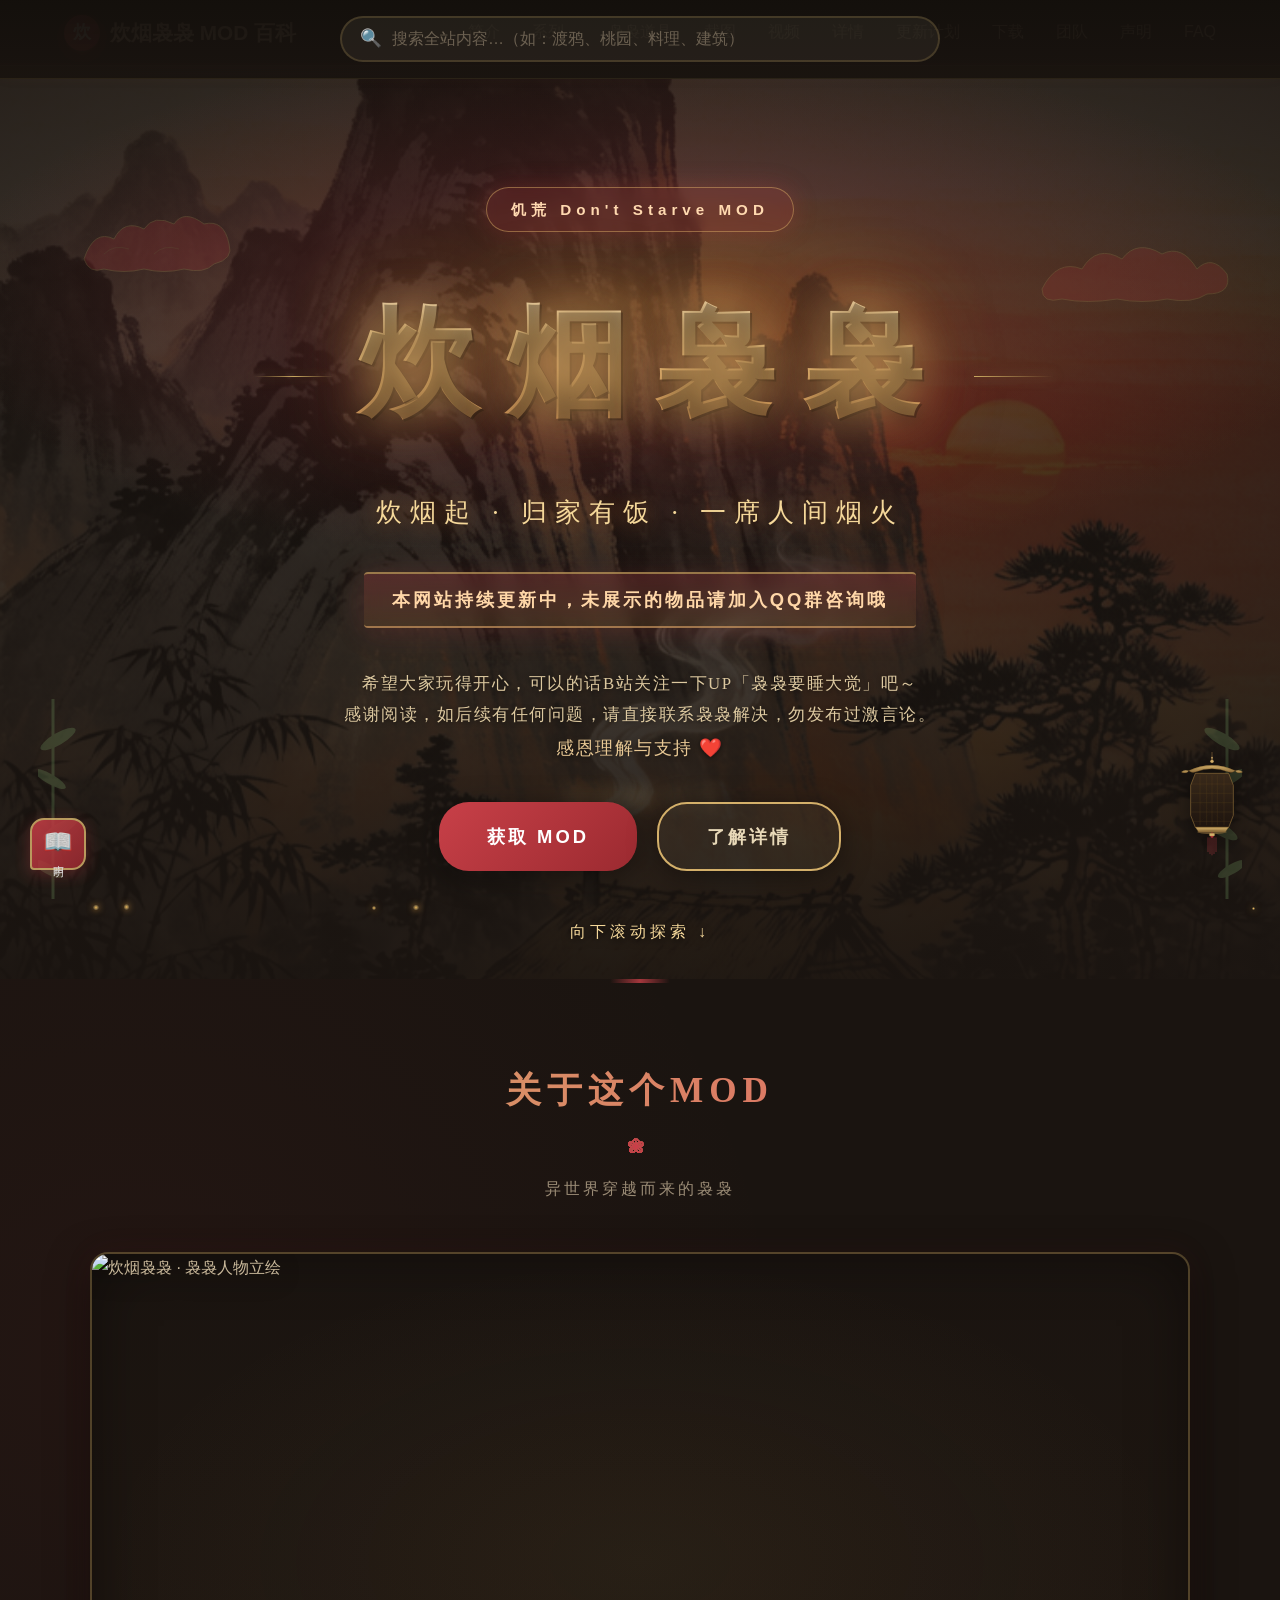
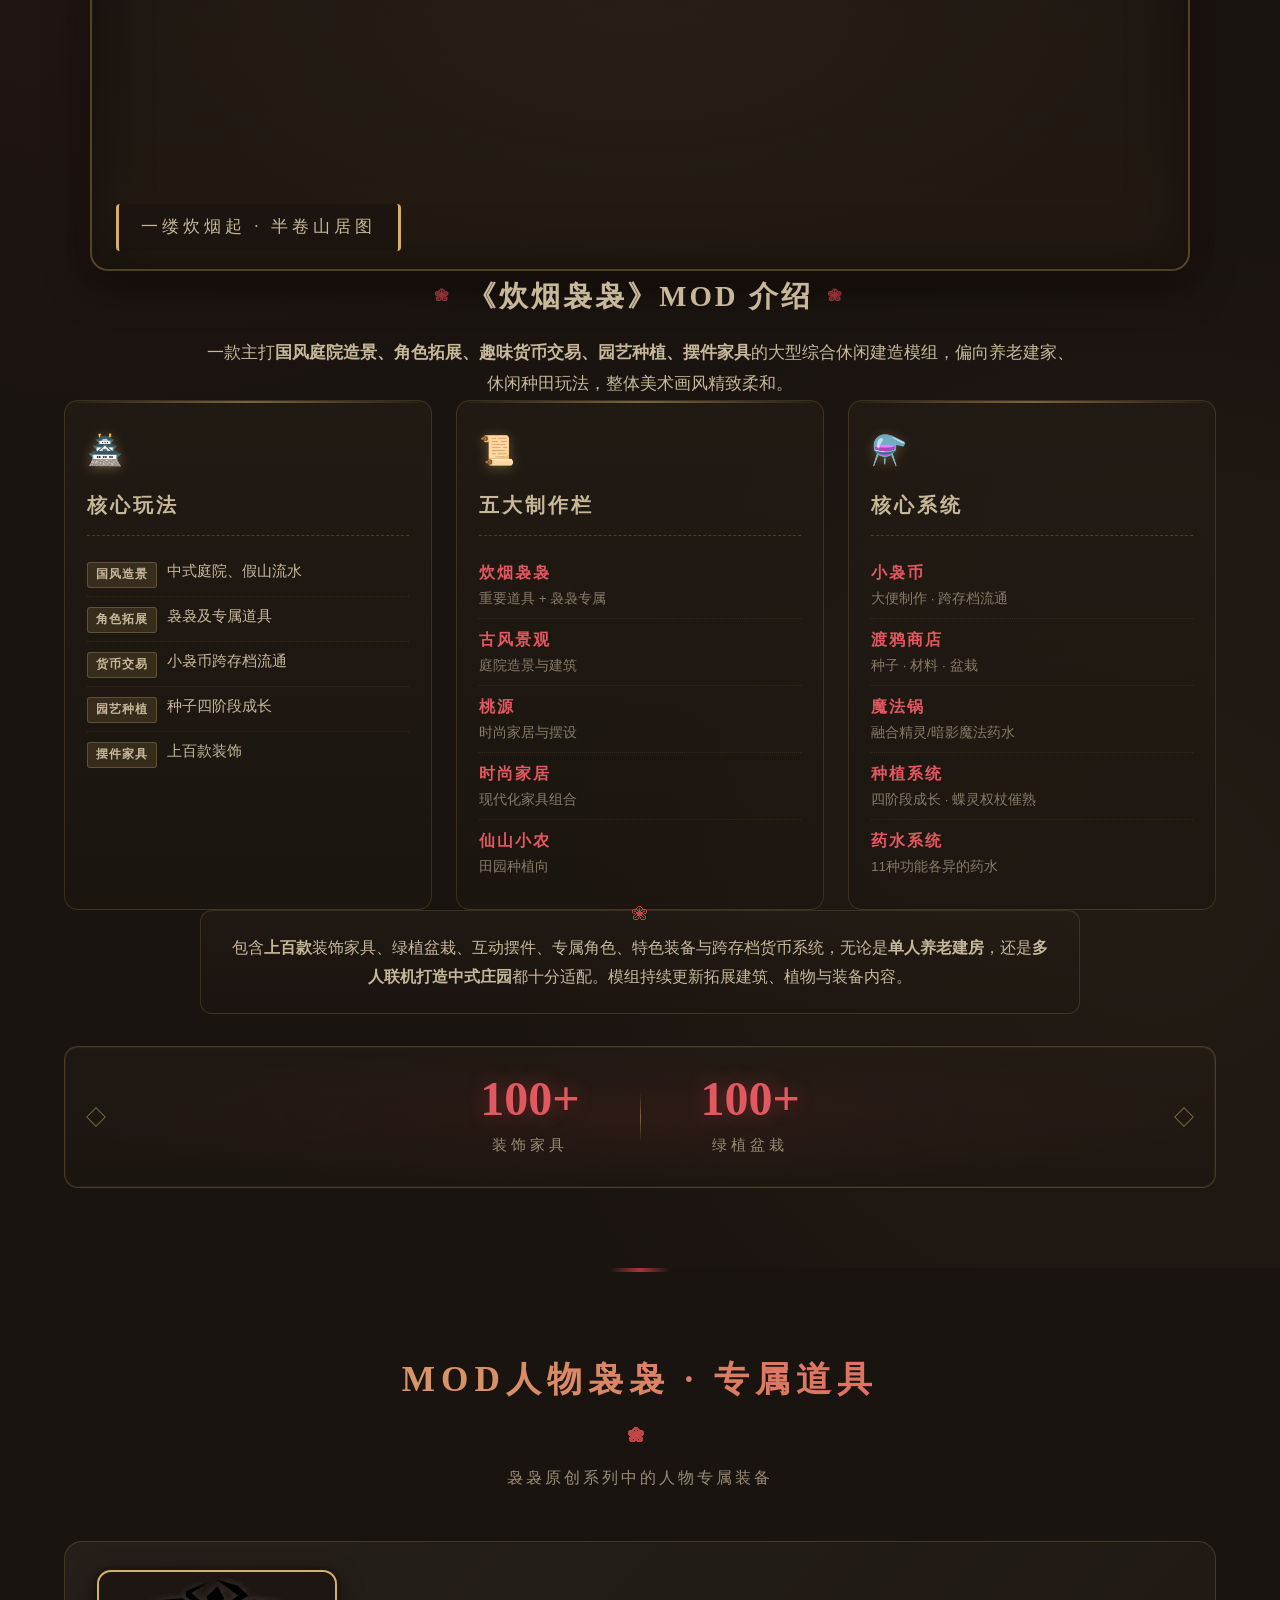
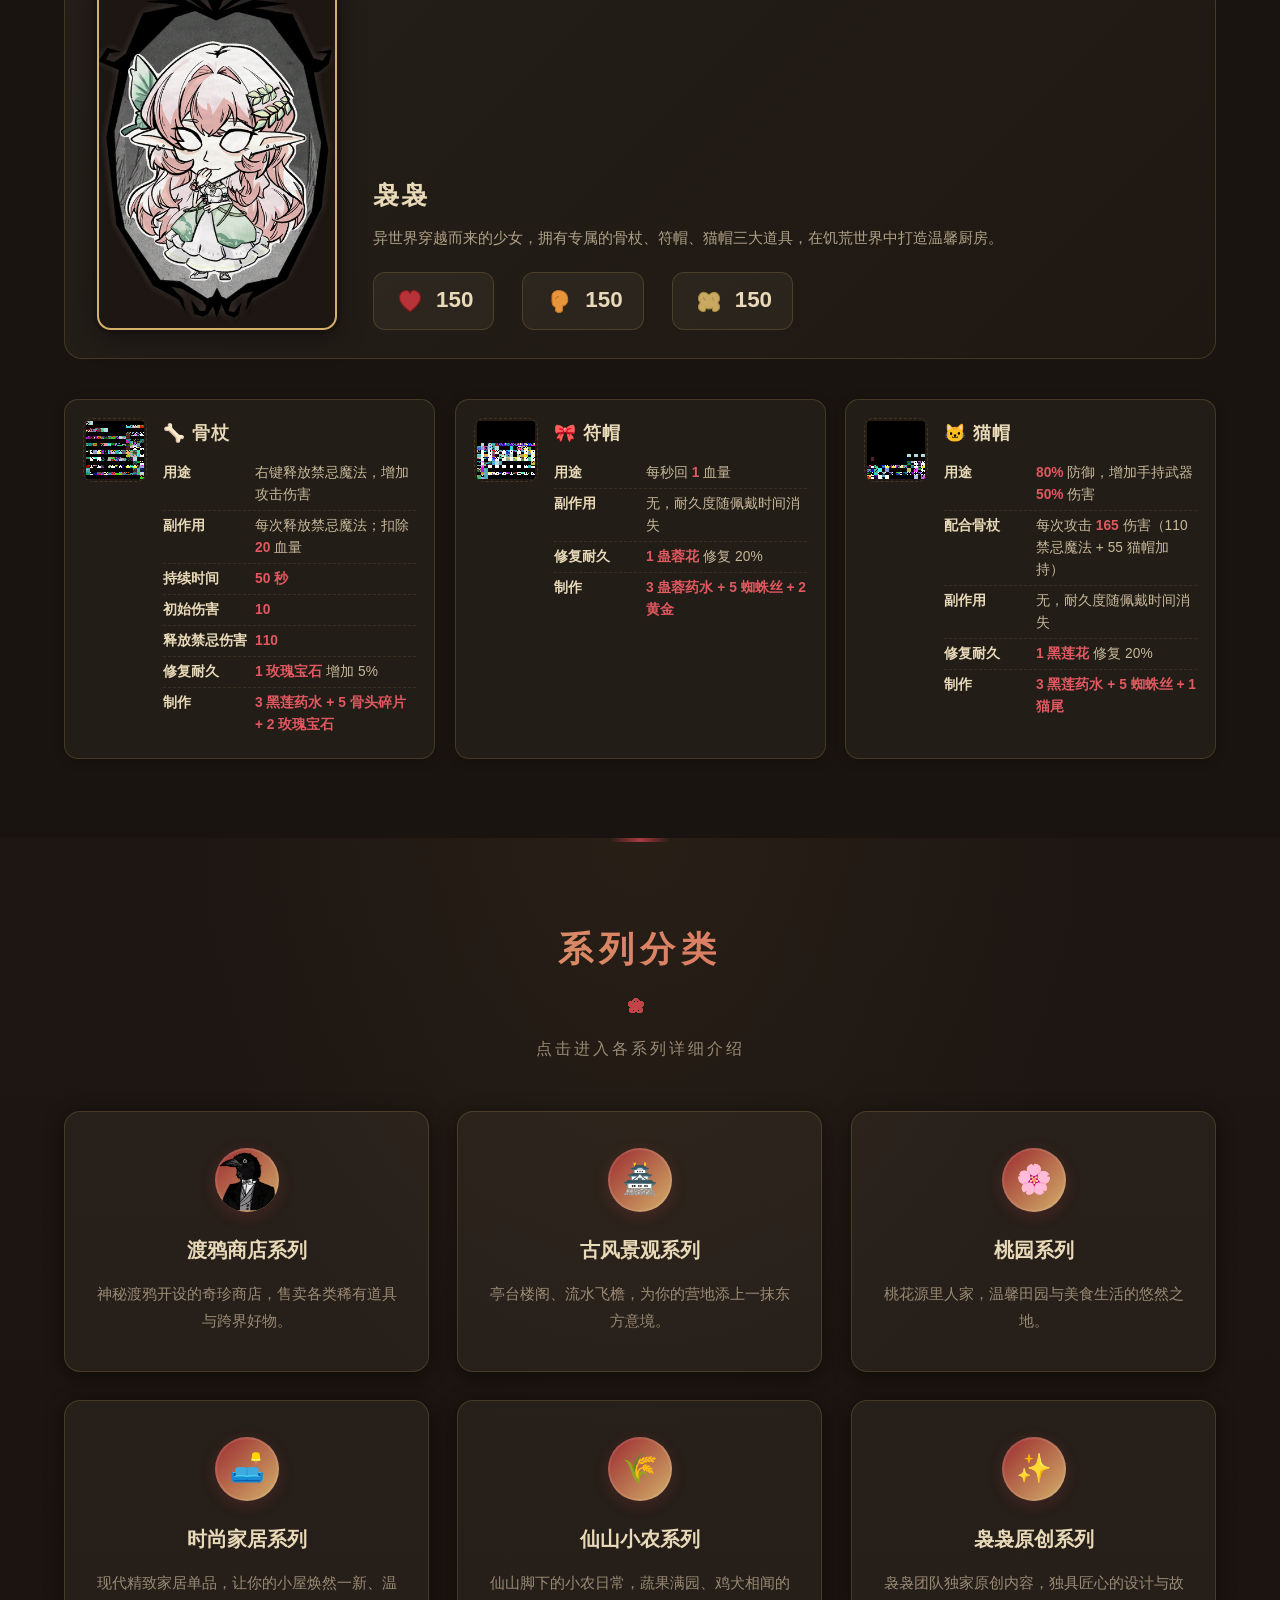
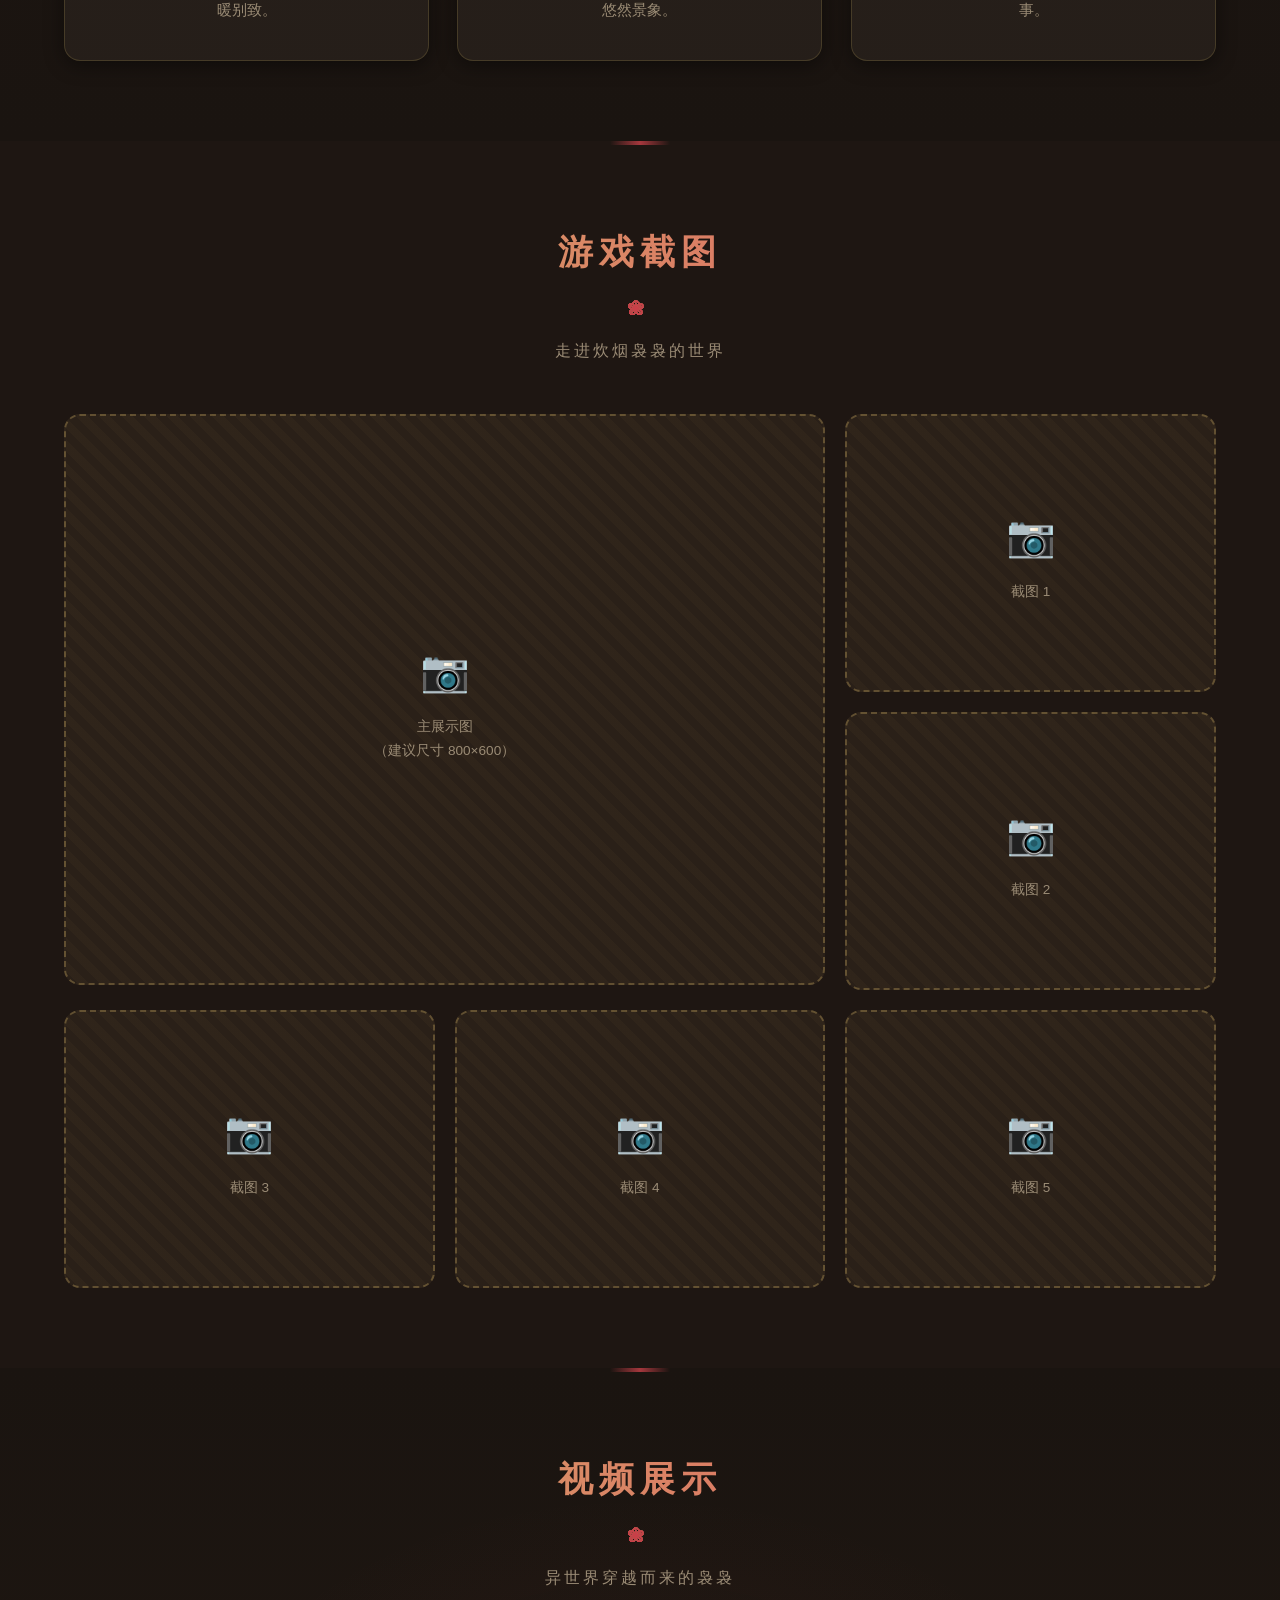
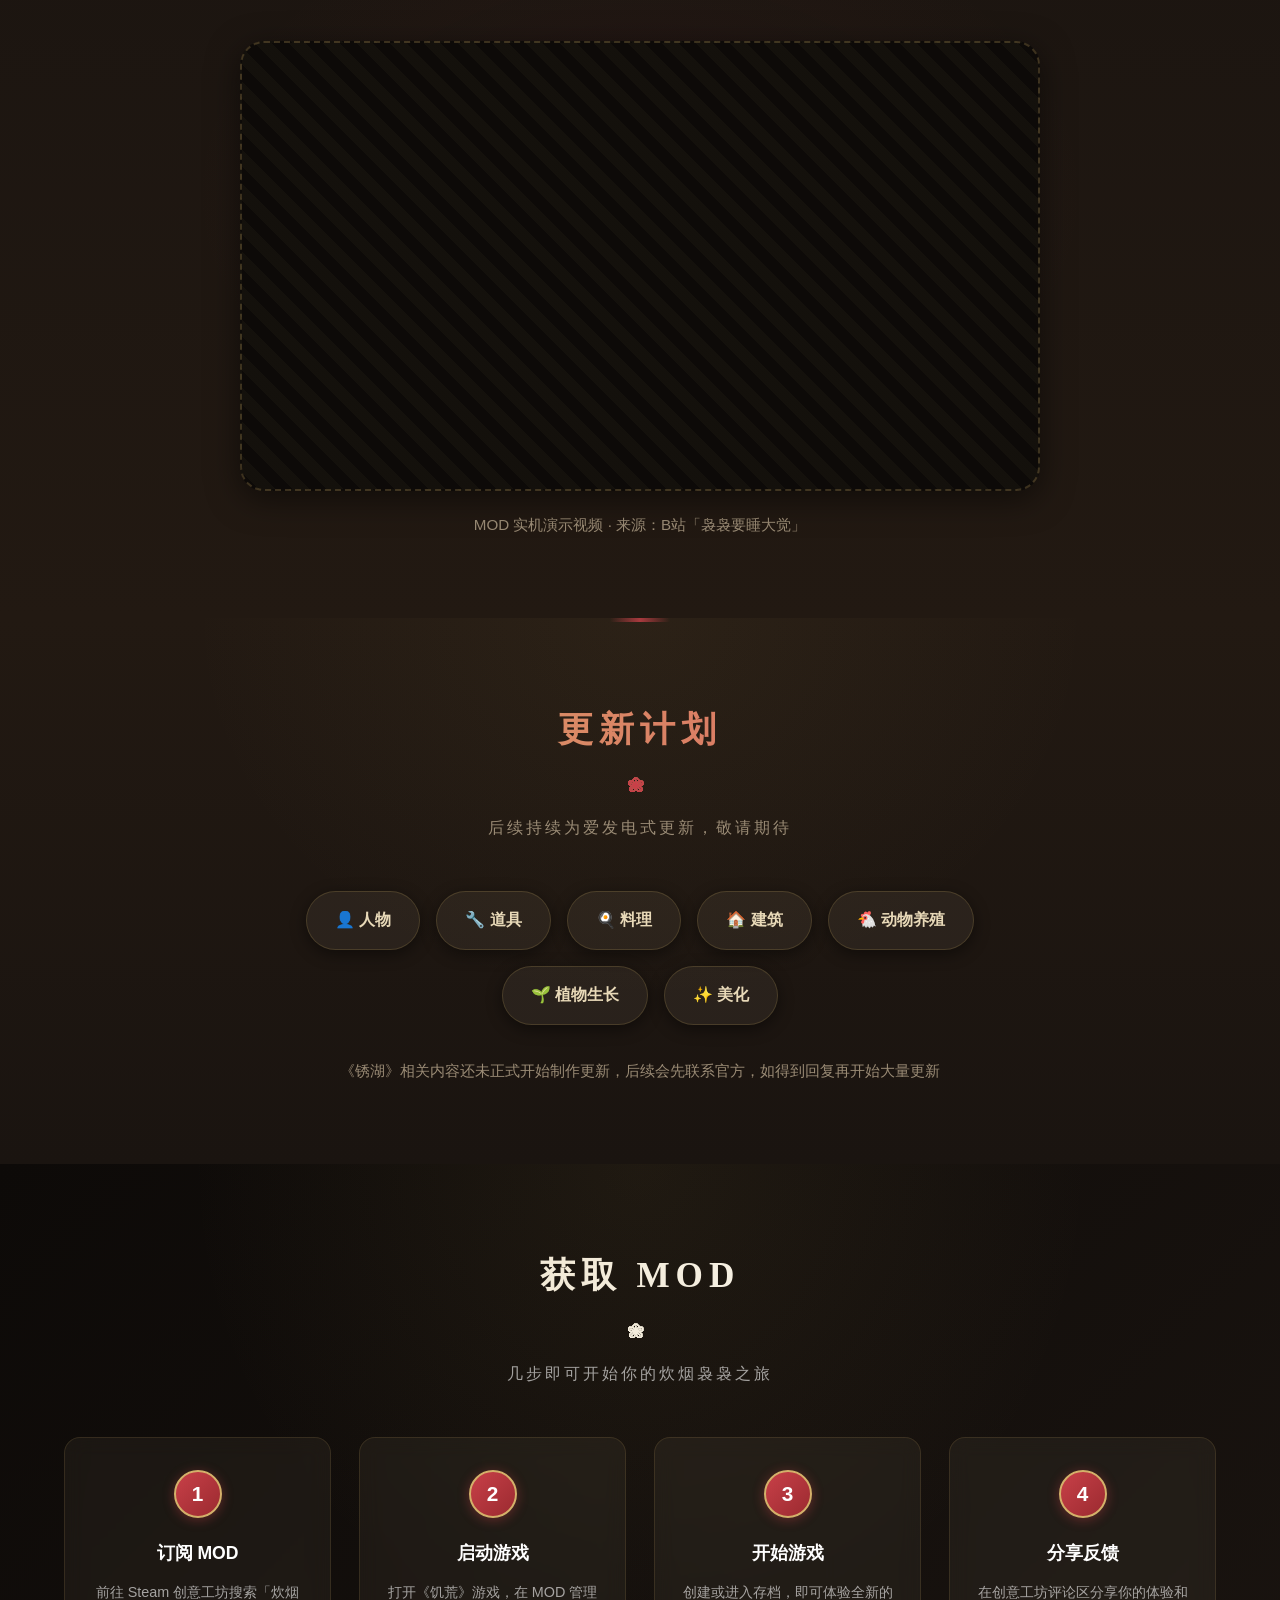
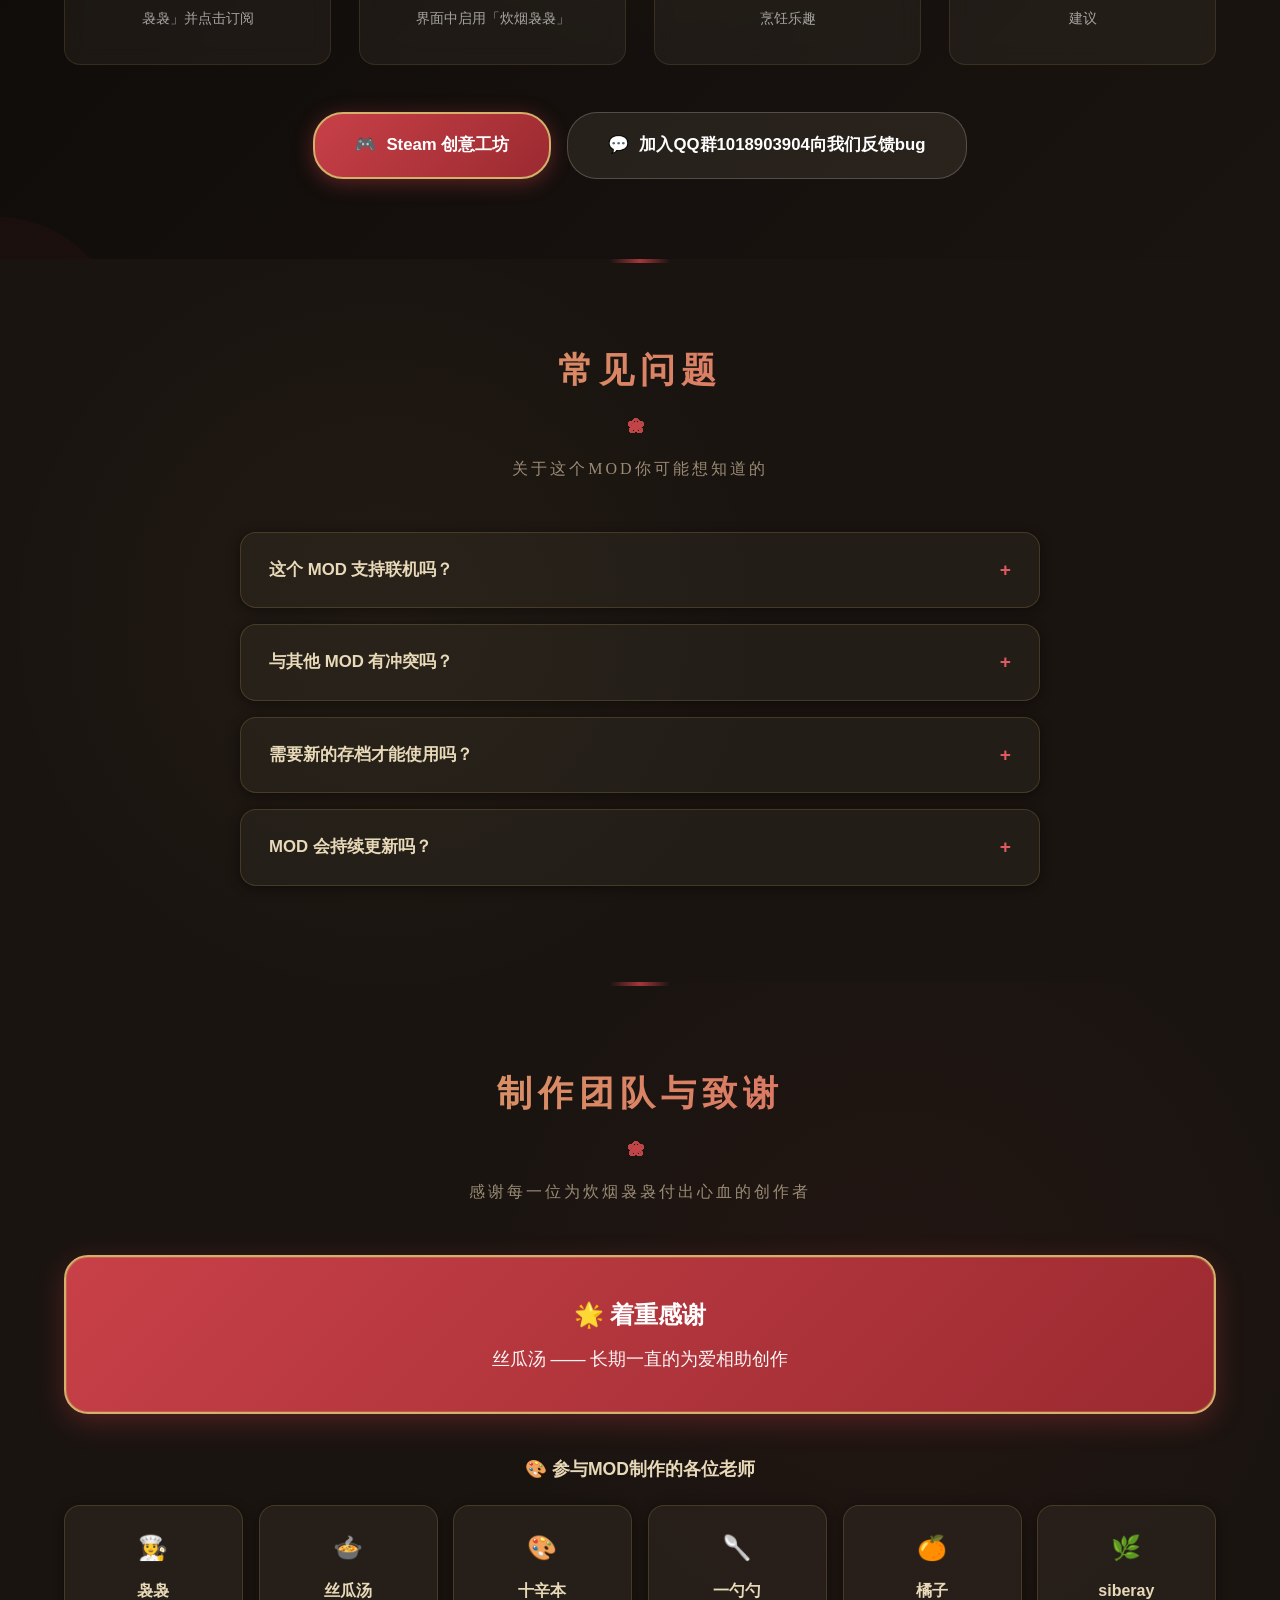
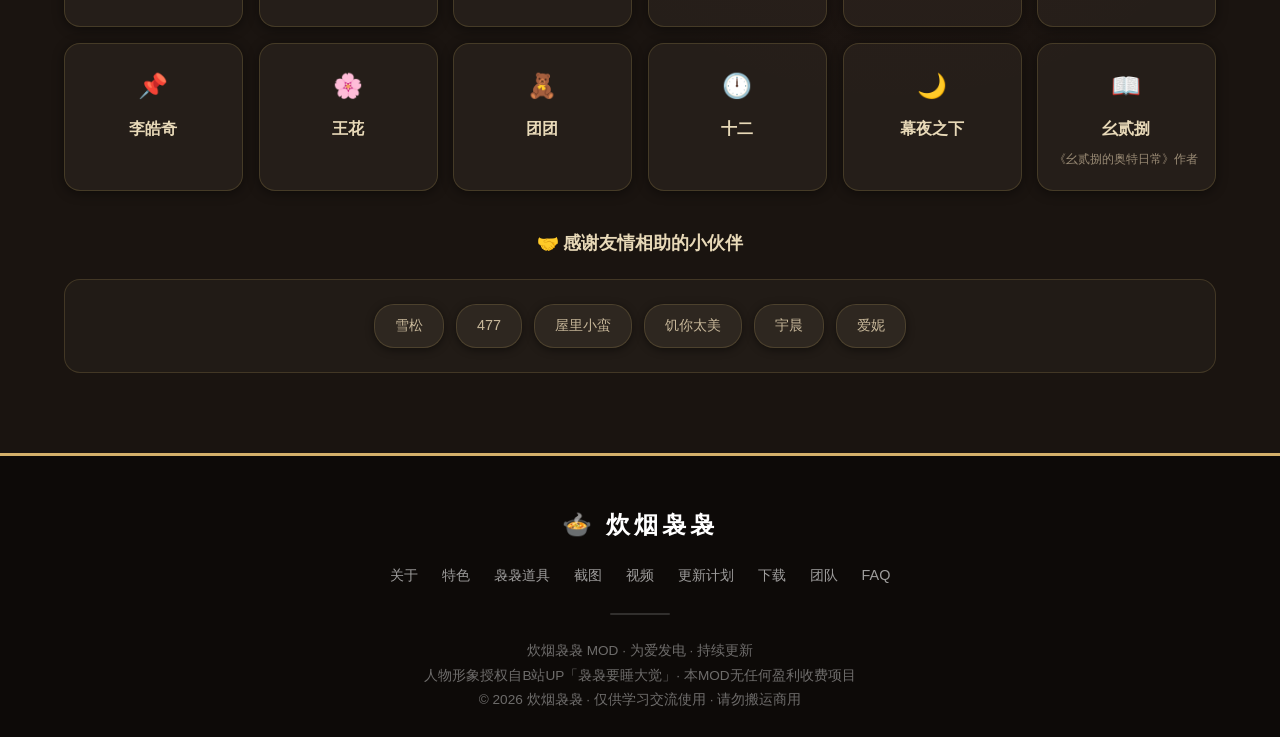
==== index.html @ ee92a2b7 "炊烟袅袅 MOD 百科 - 初始部署" ====
<!DOCTYPE html>
<html lang="zh-CN">
<head>
    <meta charset="UTF-8">
    <meta name="viewport" content="width=device-width, initial-scale=1.0">
    <title>炊烟袅袅 MOD 百科 | 饥荒</title>
    <meta name="description" content="炊烟袅袅 — 一款为《饥荒》打造的温馨田园美食MOD。炊烟升起，归家有饭。">
    <link rel="stylesheet" href="style.css?v=20260807_5">
</head>
<body>

    <!-- ==================== 导航栏 ==================== -->
    <!-- 【可修改】导航栏标题和链接可自行调整 -->
    <nav class="navbar" id="navbar">
        <div class="container">
            <a href="#hero" class="nav-logo">
                <span class="nav-logo-icon">炊</span>
                <span>炊烟袅袅 MOD 百科</span>
            </a>
            <ul class="nav-links" id="navLinks">
                <li><a href="#about">简介</a></li>
                <li class="nav-dropdown">
                    <a href="#features">系列 ▾</a>
                    <ul class="nav-dropdown-menu">
                        <li><a href="#features">▸ 系列总览</a></li>
                        <li><a href="series-duya.html">▸ 渡鸦商店</a></li>
                        <li><a href="series-gufeng.html">▸ 古风景观</a></li>
                        <li><a href="series-taoyuan.html">▸ 桃园系列</a></li>
                        <li><a href="series-shishang.html">▸ 时尚家居</a></li>
                        <li><a href="series-xianshan.html">▸ 仙山小农</a></li>
                        <li><a href="series-niaoniao.html">▸ 袅袅原创</a></li>
                    </ul>
                </li>
                <li><a href="#mod-character">袅袅道具</a></li>
                <li><a href="#gallery">截图</a></li>
                <li><a href="#video">视频</a></li>
                <li><a href="#details">详情</a></li>
                <li><a href="#roadmap">更新计划</a></li>
                <li><a href="#download">下载</a></li>
                <li><a href="#credits">团队</a></li>
                <li><a href="javascript:void(0)" onclick="openBookModal()">声明</a></li>
                <li><a href="#faq">FAQ</a></li>
            </ul>
            <button class="nav-toggle" id="navToggle">☰</button>
        </div>
    </nav>

    <!-- ==================== 搜索栏 ==================== -->
    <div class="search-bar-wrapper" id="searchBarWrapper">
        <div class="search-bar">
            <div class="search-input-wrapper">
                <span class="search-icon">🔍</span>
                <input type="text" class="search-input" id="searchInput" placeholder="搜索全站内容…（如：渡鸦、桃园、料理、建筑）" autocomplete="off">
                <button class="search-clear" id="searchClear" onclick="clearSearch()">✕</button>
            </div>
            <div class="search-results" id="searchResults"></div>
        </div>
    </div>

    <!-- ==================== Hero 英雄区 ==================== -->
    <!-- 【可修改】MOD名称、标语、徽标均可替换 -->
    <section class="hero" id="hero">
        <!-- 全屏背景图 -->
        <div class="hero-bg" style="background-image: url('assets/hero_guofeng.png');"></div>
        <!-- 暗化蒙版（让文字清晰） -->
        <div class="hero-overlay"></div>
        <!-- 顶部暖色光晕（夕阳感） -->
        <div class="hero-glow"></div>
        <!-- 顶部烟雾 -->
        <div class="hero-smoke">
            <span></span><span></span><span></span><span></span><span></span><span></span><span></span>
        </div>

        <!-- 装饰祥云（左上） -->
        <svg class="auspicious-cloud cloud-tl" width="180" height="90" viewBox="0 0 180 90" style="position:absolute;top:120px;left:5%;opacity:0.20;">
            <path d="M20,60 Q30,30 50,40 Q60,20 80,30 Q90,15 110,25 Q120,10 140,25 Q160,20 165,45 Q170,60 150,65 Q140,75 120,70 Q100,75 80,70 Q60,75 40,70 Q25,75 20,60 Z" fill="#B73239" stroke="#C9A961" stroke-width="1"/>
            <path d="M40,55 Q50,45 65,50" stroke="#C9A961" stroke-width="0.5" fill="none"/>
            <path d="M90,55 Q100,45 115,50" stroke="#C9A961" stroke-width="0.5" fill="none"/>
        </svg>

        <!-- 装饰祥云（右上） -->
        <svg class="auspicious-cloud cloud-tr" width="220" height="100" viewBox="0 0 220 100" style="position:absolute;top:140px;right:3%;opacity:0.18;">
            <path d="M20,70 Q35,40 60,50 Q75,25 100,40 Q115,20 140,35 Q160,25 175,50 Q190,35 205,55 Q210,75 185,75 Q170,85 145,80 Q120,85 95,80 Q65,85 40,80 Q20,85 20,70 Z" fill="#B73239" stroke="#C9A961" stroke-width="1"/>
        </svg>

        <!-- 装饰竹叶（左下） -->
        <svg class="bamboo" width="60" height="200" viewBox="0 0 60 200" style="position:absolute;bottom:80px;left:3%;opacity:0.30;">
            <line x1="15" y1="0" x2="15" y2="200" stroke="#6B8E5A" stroke-width="3"/>
            <ellipse cx="20" cy="40" rx="20" ry="6" fill="#6B8E5A" transform="rotate(-30 20 40)"/>
            <ellipse cx="12" cy="80" rx="18" ry="5" fill="#6B8E5A" transform="rotate(30 12 80)"/>
            <ellipse cx="22" cy="130" rx="20" ry="6" fill="#6B8E5A" transform="rotate(-30 22 130)"/>
            <ellipse cx="10" cy="170" rx="16" ry="5" fill="#6B8E5A" transform="rotate(30 10 170)"/>
        </svg>

        <!-- 装饰竹叶（右下） -->
        <svg class="bamboo" width="60" height="200" viewBox="0 0 60 200" style="position:absolute;bottom:80px;right:3%;opacity:0.30;">
            <line x1="45" y1="0" x2="45" y2="200" stroke="#6B8E5A" stroke-width="3"/>
            <ellipse cx="40" cy="40" rx="20" ry="6" fill="#6B8E5A" transform="rotate(30 40 40)"/>
            <ellipse cx="48" cy="80" rx="18" ry="5" fill="#6B8E5A" transform="rotate(-30 48 80)"/>
            <ellipse cx="38" cy="130" rx="20" ry="6" fill="#6B8E5A" transform="rotate(30 38 130)"/>
            <ellipse cx="50" cy="170" rx="16" ry="5" fill="#6B8E5A" transform="rotate(-30 50 170)"/>
        </svg>

        <div class="hero-content">
            <span class="hero-badge">饥荒 Don't Starve MOD</span>
            <h1 class="hero-title" data-text="炊烟袅袅">炊烟袅袅</h1>
            <div class="hero-subtitle">炊烟起 · 归家有饭 · 一席人间烟火</div>
            <p class="hero-notice">本网站持续更新中，未展示的物品请加入QQ群咨询哦</p>
            <div class="hero-greeting">
                <p>希望大家玩得开心，可以的话B站关注一下UP「袅袅要睡大觉」吧～</p>
                <p>感谢阅读，如后续有任何问题，请直接联系袅袅解决，勿发布过激言论。</p>
                <p class="hero-thanks">感恩理解与支持 ❤️</p>
            </div>
            <div class="hero-buttons">
                <a href="#download" class="btn btn-primary">获取 MOD</a>
                <a href="#about" class="btn btn-outline">了解详情</a>
            </div>
        </div>

        <div class="scroll-hint">向下滚动探索 ↓</div>
    </section>

    <!-- ==================== 关于/简介区 ==================== -->
    <section class="section about" id="about">
        <div class="container">
            <h2 class="section-title">关于这个MOD</h2>
            <p class="section-subtitle">异世界穿越而来的袅袅</p>

            <!-- 顶部横幅主图 -->
            <div class="about-banner fade-in">
                <img src="assets/图片高清放大.png" alt="炊烟袅袅 · 袅袅人物立绘">
                <div class="about-banner-caption">一缕炊烟起 · 半卷山居图</div>
            </div>

            <!-- 引言段：位于横幅下方居中 -->
            <div class="about-intro fade-in">
                <h3>《炊烟袅袅》MOD 介绍</h3>
                <p>一款主打<strong>国风庭院造景、角色拓展、趣味货币交易、园艺种植、摆件家具</strong>的大型综合休闲建造模组，偏向养老建家、休闲种田玩法，整体美术画风精致柔和。</p>
            </div>

            <!-- 三大模块卡片（核心玩法 / 制作栏 / 核心系统） -->
            <div class="about-cards">

                <!-- 卡片 1：核心玩法 -->
                <div class="about-card fade-in">
                    <div class="about-card-icon">🏯</div>
                    <h4>核心玩法</h4>
                    <ul class="about-card-list">
                        <li><span class="tag">国风造景</span>中式庭院、假山流水</li>
                        <li><span class="tag">角色拓展</span>袅袅及专属道具</li>
                        <li><span class="tag">货币交易</span>小袅币跨存档流通</li>
                        <li><span class="tag">园艺种植</span>种子四阶段成长</li>
                        <li><span class="tag">摆件家具</span>上百款装饰</li>
                    </ul>
                </div>

                <!-- 卡片 2：五个制作栏 -->
                <div class="about-card fade-in">
                    <div class="about-card-icon">📜</div>
                    <h4>五大制作栏</h4>
                    <ul class="about-card-list make-list">
                        <li><strong>炊烟袅袅</strong><span>重要道具 + 袅袅专属</span></li>
                        <li><strong>古风景观</strong><span>庭院造景与建筑</span></li>
                        <li><strong>桃源</strong><span>时尚家居与摆设</span></li>
                        <li><strong>时尚家居</strong><span>现代化家具组合</span></li>
                        <li><strong>仙山小农</strong><span>田园种植向</span></li>
                    </ul>
                </div>

                <!-- 卡片 3：核心系统 -->
                <div class="about-card fade-in">
                    <div class="about-card-icon">⚗️</div>
                    <h4>核心系统</h4>
                    <ul class="about-card-list system-list">
                        <li><strong>小袅币</strong><span>大便制作 · 跨存档流通</span></li>
                        <li><strong>渡鸦商店</strong><span>种子 · 材料 · 盆栽</span></li>
                        <li><strong>魔法锅</strong><span>融合精灵/暗影魔法药水</span></li>
                        <li><strong>种植系统</strong><span>四阶段成长 · 蝶灵权杖催熟</span></li>
                        <li><strong>药水系统</strong><span>11种功能各异的药水</span></li>
                    </ul>
                </div>
            </div>

            <!-- 尾部包裹段：适用场景 -->
            <div class="about-extra fade-in">
                <p>包含<strong>上百款</strong>装饰家具、绿植盆栽、互动摆件、专属角色、特色装备与跨存档货币系统，无论是<strong>单人养老建房</strong>，还是<strong>多人联机打造中式庄园</strong>都十分适配。模组持续更新拓展建筑、植物与装备内容。</p>
            </div>

            <!-- 底部统计数据条幅 -->
            <div class="about-stats-banner fade-in">
                <div class="about-stat">
                    <div class="stat-number">100<span class="stat-plus">+</span></div>
                    <div class="stat-label">装饰家具</div>
                </div>
                <div class="stats-divider"></div>
                <div class="about-stat">
                    <div class="stat-number">100<span class="stat-plus">+</span></div>
                    <div class="stat-label">绿植盆栽</div>
                </div>
            </div>
        </div>
    </section>

    <!-- ==================== MOD人物袅袅专属道具区 ==================== -->
    <section class="section mod-character" id="mod-character">
        <div class="container">
            <h2 class="section-title">MOD人物袅袅 · 专属道具</h2>
            <p class="section-subtitle">袅袅原创系列中的人物专属装备</p>

            <!-- 人物立绘 + 三维属性 -->
            <div class="char-showcase">
                <div class="char-portrait">
                    <img src="assets/niaoniao_portrait.png" alt="袅袅立绘" class="char-portrait-img">
                </div>
                <div class="char-info">
                    <h3>袅袅</h3>
                    <p>异世界穿越而来的少女，拥有专属的骨杖、符帽、猫帽三大道具，在饥荒世界中打造温馨厨房。</p>
                    <div class="char-stats">
                        <div class="char-stat-item">
                            <span class="char-stat-icon">
                                <svg viewBox="0 0 32 32" xmlns="http://www.w3.org/2000/svg">
                                    <path d="M16 28 C16 28 4 20 4 12 C4 7 8 4 12 4 C14 4 16 6 16 8 C16 6 18 4 20 4 C24 4 28 7 28 12 C28 20 16 28 16 28 Z" fill="#B73239" stroke="#8B1A1F" stroke-width="1.2"/>
                                </svg>
                            </span>
                            <span class="char-stat-value">150</span>
                        </div>
                        <div class="char-stat-item">
                            <span class="char-stat-icon">
                                <svg viewBox="0 0 32 32" xmlns="http://www.w3.org/2000/svg">
                                    <path d="M8 10 C8 6 12 4 16 4 C22 4 26 8 26 14 C26 18 24 21 20 22 L20 26 C20 28 18 29 16 29 C14 29 12 28 12 26 L12 23 C9 22 8 19 8 16 Z" fill="#E8943A" stroke="#C77A2A" stroke-width="1.2"/>
                                    <path d="M12 14 C12 12 14 11 16 11" stroke="#A85D1A" stroke-width="0.8" fill="none"/>
                                </svg>
                            </span>
                            <span class="char-stat-value">150</span>
                        </div>
                        <div class="char-stat-item">
                            <span class="char-stat-icon">
                                <svg viewBox="0 0 32 32" xmlns="http://www.w3.org/2000/svg">
                                    <path d="M10 6 C7 6 4 9 4 13 C4 15 5 17 6 18 C5 19 4 21 4 23 C4 26 7 28 10 28 C11 28 12 27 12 26 L12 24 C14 25 18 25 20 24 L20 26 C20 27 21 28 22 28 C25 28 28 26 28 23 C28 21 27 19 26 18 C27 17 28 15 28 13 C28 9 25 6 22 6 C20 6 18 7 16 9 C14 7 12 6 10 6 Z" fill="#C9A961" stroke="#A88A3E" stroke-width="1.2"/>
                                    <path d="M10 12 C10 14 11 15 12 15" stroke="#8B7230" stroke-width="0.8" fill="none"/>
                                    <path d="M20 12 C20 14 21 15 22 15" stroke="#8B7230" stroke-width="0.8" fill="none"/>
                                </svg>
                            </span>
                            <span class="char-stat-value">150</span>
                        </div>
                    </div>
                </div>
            </div>

            <div class="item-grid">

                <!-- 骨杖 -->
                <div class="item-card-small">
                    <div class="item-icon-64">
                        <img src="assets/niao_eq_staff_bone.png" alt="骨杖">
                    </div>
                    <div class="item-stats">
                        <h4 class="item-name" style="margin-bottom:8px;">🦴 骨杖</h4>
                        <div class="item-stat-row"><span class="item-stat-key">用途</span><span class="item-stat-val">右键释放禁忌魔法，增加攻击伤害</span></div>
                        <div class="item-stat-row"><span class="item-stat-key">副作用</span><span class="item-stat-val">每次释放禁忌魔法；扣除 <strong>20</strong> 血量</span></div>
                        <div class="item-stat-row"><span class="item-stat-key">持续时间</span><span class="item-stat-val"><strong>50 秒</strong></span></div>
                        <div class="item-stat-row"><span class="item-stat-key">初始伤害</span><span class="item-stat-val"><strong>10</strong></span></div>
                        <div class="item-stat-row"><span class="item-stat-key">释放禁忌伤害</span><span class="item-stat-val"><strong>110</strong></span></div>
                        <div class="item-stat-row"><span class="item-stat-key">修复耐久</span><span class="item-stat-val"><strong>1 玫瑰宝石</strong> 增加 5%</span></div>
                        <div class="item-stat-row"><span class="item-stat-key">制作</span><span class="item-stat-val"><strong>3 黑莲药水 + 5 骨头碎片 + 2 玫瑰宝石</strong></span></div>
                    </div>
                </div>

                <!-- 符帽 -->
                <div class="item-card-small">
                    <div class="item-icon-64">
                        <img src="assets/niao_eq_hat_talisman.png" alt="符帽">
                    </div>
                    <div class="item-stats">
                        <h4 class="item-name" style="margin-bottom:8px;">🎀 符帽</h4>
                        <div class="item-stat-row"><span class="item-stat-key">用途</span><span class="item-stat-val">每秒回 <strong>1</strong> 血量</span></div>
                        <div class="item-stat-row"><span class="item-stat-key">副作用</span><span class="item-stat-val">无，耐久度随佩戴时间消失</span></div>
                        <div class="item-stat-row"><span class="item-stat-key">修复耐久</span><span class="item-stat-val"><strong>1 蛊蓉花</strong> 修复 20%</span></div>
                        <div class="item-stat-row"><span class="item-stat-key">制作</span><span class="item-stat-val"><strong>3 蛊蓉药水 + 5 蜘蛛丝 + 2 黄金</strong></span></div>
                    </div>
                </div>

                <!-- 猫帽 -->
                <div class="item-card-small">
                    <div class="item-icon-64">
                        <img src="assets/niao_eq_hat_kitty.png" alt="猫帽">
                    </div>
                    <div class="item-stats">
                        <h4 class="item-name" style="margin-bottom:8px;">🐱 猫帽</h4>
                        <div class="item-stat-row"><span class="item-stat-key">用途</span><span class="item-stat-val"><strong>80%</strong> 防御，增加手持武器 <strong>50%</strong> 伤害</span></div>
                        <div class="item-stat-row"><span class="item-stat-key">配合骨杖</span><span class="item-stat-val">每次攻击 <strong>165</strong> 伤害（110 禁忌魔法 + 55 猫帽加持）</span></div>
                        <div class="item-stat-row"><span class="item-stat-key">副作用</span><span class="item-stat-val">无，耐久度随佩戴时间消失</span></div>
                        <div class="item-stat-row"><span class="item-stat-key">修复耐久</span><span class="item-stat-val"><strong>1 黑莲花</strong> 修复 20%</span></div>
                        <div class="item-stat-row"><span class="item-stat-key">制作</span><span class="item-stat-val"><strong>3 黑莲药水 + 5 蜘蛛丝 + 1 猫尾</strong></span></div>
                    </div>
                </div>

            </div>
        </div>
    </section>

    <!-- ==================== 系列分类区 ==================== -->
    <!-- 【可修改】系列卡片点击会跳转至下方对应系列详情区 -->
    <section class="section features" id="features">
        <div class="container">
            <h2 class="section-title">系列分类</h2>
            <p class="section-subtitle">点击进入各系列详细介绍</p>
            <div class="features-grid">
                <!-- 系列卡片 1：渡鸦商店 -->
                <a href="series-duya.html" class="series-card fade-in">
                    <div class="feature-icon feature-icon-img"><img src="assets/duya_shop_icon.png" alt="渡鸦商店"></div>
                    <h3>渡鸦商店系列</h3>
                    <p>神秘渡鸦开设的奇珍商店，售卖各类稀有道具与跨界好物。</p>
                </a>
                <!-- 系列卡片 2：古风景观 -->
                <a href="series-gufeng.html" class="series-card fade-in">
                    <div class="feature-icon">🏯</div>
                    <h3>古风景观系列</h3>
                    <p>亭台楼阁、流水飞檐，为你的营地添上一抹东方意境。</p>
                </a>
                <!-- 系列卡片 3：桃园 -->
                <a href="series-taoyuan.html" class="series-card fade-in">
                    <div class="feature-icon">🌸</div>
                    <h3>桃园系列</h3>
                    <p>桃花源里人家，温馨田园与美食生活的悠然之地。</p>
                </a>
                <!-- 系列卡片 4：时尚家居 -->
                <a href="series-shishang.html" class="series-card fade-in">
                    <div class="feature-icon">🛋️</div>
                    <h3>时尚家居系列</h3>
                    <p>现代精致家居单品，让你的小屋焕然一新、温暖别致。</p>
                </a>
                <!-- 系列卡片 5：仙山小农 -->
                <a href="series-xianshan.html" class="series-card fade-in">
                    <div class="feature-icon">🌾</div>
                    <h3>仙山小农系列</h3>
                    <p>仙山脚下的小农日常，蔬果满园、鸡犬相闻的悠然景象。</p>
                </a>
                <!-- 系列卡片 6：袅袅原创 -->
                <a href="series-niaoniao.html" class="series-card fade-in">
                    <div class="feature-icon">✨</div>
                    <h3>袅袅原创系列</h3>
                    <p>袅袅团队独家原创内容，独具匠心的设计与故事。</p>
                </a>
            </div>
        </div>
    </section>

    <!-- ==================== 图片展示区 ==================== -->
    <!-- 【可修改】每个占位框均可替换为实际游戏截图 -->
    <section class="section gallery" id="gallery">
        <div class="container">
            <h2 class="section-title">游戏截图</h2>
            <p class="section-subtitle">走进炊烟袅袅的世界</p>
            <div class="gallery-grid">
                <!-- 大图占位 -->
                <!-- 【图片占位】替换方法：删除占位内容，添加 <img src="图片路径" style="width:100%;height:100%;object-fit:cover;border-radius:14px;"> -->
                <div class="gallery-item large">
                    <span class="placeholder-icon">📷</span>
                    <span class="placeholder-text">主展示图<br>（建议尺寸 800×600）</span>
                </div>
                <!-- 小图占位 1 -->
                <div class="gallery-item">
                    <span class="placeholder-icon">📷</span>
                    <span class="placeholder-text">截图 1</span>
                </div>
                <!-- 小图占位 2 -->
                <div class="gallery-item">
                    <span class="placeholder-icon">📷</span>
                    <span class="placeholder-text">截图 2</span>
                </div>
                <!-- 小图占位 3 -->
                <div class="gallery-item">
                    <span class="placeholder-icon">📷</span>
                    <span class="placeholder-text">截图 3</span>
                </div>
                <!-- 小图占位 4 -->
                <div class="gallery-item">
                    <span class="placeholder-icon">📷</span>
                    <span class="placeholder-text">截图 4</span>
                </div>
                <!-- 小图占位 5 -->
                <div class="gallery-item">
                    <span class="placeholder-icon">📷</span>
                    <span class="placeholder-text">截图 5</span>
                </div>
            </div>
        </div>
    </section>

    <!-- ==================== 视频展示区 ==================== -->
    <section class="section video-section" id="video">
        <div class="container">
            <h2 class="section-title">视频展示</h2>
            <p class="section-subtitle">异世界穿越而来的袅袅</p>
            <div class="video-container">
                <iframe src="//player.bilibili.com/player.html?bvid=BV1P9VC6AEhm&autoplay=0" scrolling="no" border="0" frameborder="no" framespacing="0" allowfullscreen="true" style="width:100%;height:100%;border-radius:24px;"></iframe>
            </div>
            <p class="video-caption">MOD 实机演示视频 · 来源：B站「袅袅要睡大觉」</p>
        </div>
    </section>

    <!-- ==================== 更新计划区 ==================== -->
    <section class="section roadmap" id="roadmap">
        <div class="container">
            <h2 class="section-title">更新计划</h2>
            <p class="section-subtitle">后续持续为爱发电式更新，敬请期待</p>
            <div class="roadmap-tags">
                <div class="roadmap-tag">👤 人物</div>
                <div class="roadmap-tag">🔧 道具</div>
                <div class="roadmap-tag">🍳 料理</div>
                <div class="roadmap-tag">🏠 建筑</div>
                <div class="roadmap-tag">🐔 动物养殖</div>
                <div class="roadmap-tag">🌱 植物生长</div>
                <div class="roadmap-tag">✨ 美化</div>
            </div>
            <p class="roadmap-note">《锈湖》相关内容还未正式开始制作更新，后续会先联系官方，如得到回复再开始大量更新</p>
        </div>
    </section>

    <!-- ==================== 下载/指引区 ==================== -->
    <!-- 【可修改】下载链接和步骤说明可自行调整 -->
    <section class="section download" id="download">
        <div class="container">
            <h2 class="section-title">获取 MOD</h2>
            <p class="section-subtitle">几步即可开始你的炊烟袅袅之旅</p>
            <div class="download-steps">
                <div class="step-card">
                    <div class="step-number">1</div>
                    <h4>订阅 MOD</h4>
                    <p>前往 Steam 创意工坊搜索「炊烟袅袅」并点击订阅</p>
                </div>
                <div class="step-card">
                    <div class="step-number">2</div>
                    <h4>启动游戏</h4>
                    <p>打开《饥荒》游戏，在 MOD 管理界面中启用「炊烟袅袅」</p>
                </div>
                <div class="step-card">
                    <div class="step-number">3</div>
                    <h4>开始游戏</h4>
                    <p>创建或进入存档，即可体验全新的烹饪乐趣</p>
                </div>
                <div class="step-card">
                    <div class="step-number">4</div>
                    <h4>分享反馈</h4>
                    <p>在创意工坊评论区分享你的体验和建议</p>
                </div>
            </div>
            <div class="download-buttons">
                <!-- 【链接占位】将 # 替换为 Steam 创意工坊实际链接 -->
                <a href="#" class="btn-download" target="_blank" rel="noopener">
                    <span>🎮</span> Steam 创意工坊
                </a>
                <!-- 【链接占位】QQ群链接 -->
                <a href="https://qm.qq.com/q/1018903904" class="btn-download-secondary" target="_blank" rel="noopener">
                    <span>💬</span> 加入QQ群1018903904向我们反馈bug
                </a>
            </div>
        </div>
    </section>

    <!-- ==================== 常见问题区 ==================== -->
    <!-- 【可修改】问题和答案均可自行编辑 -->
    <section class="section faq" id="faq">
        <div class="container">
            <h2 class="section-title">常见问题</h2>
            <p class="section-subtitle">关于这个MOD你可能想知道的</p>
            <div class="faq-list">
                <div class="faq-item">
                    <div class="faq-question" onclick="toggleFAQ(this)">
                        <span>这个 MOD 支持联机吗？</span>
                        <span class="faq-icon">+</span>
                    </div>
                    <div class="faq-answer">
                        <p>支持。炊烟袅袅 MOD 兼容《饥荒：联机版》，你可以和好友一起享受烹饪的乐趣。请确保所有玩家都订阅并启用了该 MOD。</p>
                    </div>
                </div>
                <div class="faq-item">
                    <div class="faq-question" onclick="toggleFAQ(this)">
                        <span>与其他 MOD 有冲突吗？</span>
                        <span class="faq-icon">+</span>
                    </div>
                    <div class="faq-answer">
                        <p>本 MOD 经过充分测试，与大多数热门 MOD 兼容。如果遇到冲突问题，请调整 MOD 加载顺序或反馈给作者。</p>
                    </div>
                </div>
                <div class="faq-item">
                    <div class="faq-question" onclick="toggleFAQ(this)">
                        <span>需要新的存档才能使用吗？</span>
                        <span class="faq-icon">+</span>
                    </div>
                    <div class="faq-answer">
                        <p>不需要。你可以直接在已有存档中启用该 MOD，新增内容会在游戏中自然出现。</p>
                    </div>
                </div>
                <div class="faq-item">
                    <div class="faq-question" onclick="toggleFAQ(this)">
                        <span>MOD 会持续更新吗？</span>
                        <span class="faq-icon">+</span>
                    </div>
                    <div class="faq-answer">
                        <p>作者会根据玩家反馈持续优化和更新内容，后续计划加入更多食谱、建筑和特殊机制。</p>
                    </div>
                </div>
            </div>
        </div>
    </section>

    <!-- ==================== 制作团队与致谢区 ==================== -->
    <section class="section credits" id="credits">
        <div class="container">
            <h2 class="section-title">制作团队与致谢</h2>
            <p class="section-subtitle">感谢每一位为炊烟袅袅付出心血的创作者</p>

            <!-- 着重感谢 -->
            <div class="credits-highlight fade-in">
                <h3>🌟 着重感谢</h3>
                <p>丝瓜汤 —— 长期一直的为爱相助创作</p>
            </div>

            <!-- 制作团队 -->
            <p class="credits-section-label">🎨 参与MOD制作的各位老师</p>
            <div class="credits-team-grid">
                <div class="team-member">
                    <span class="member-icon">👩‍🍳</span>
                    袅袅
                </div>
                <div class="team-member">
                    <span class="member-icon">🍲</span>
                    丝瓜汤
                </div>
                <div class="team-member">
                    <span class="member-icon">🎨</span>
                    十辛本
                </div>
                <div class="team-member">
                    <span class="member-icon">🥄</span>
                    一勺勺
                </div>
                <div class="team-member">
                    <span class="member-icon">🍊</span>
                    橘子
                </div>
                <div class="team-member">
                    <span class="member-icon">🌿</span>
                    siberay
                </div>
                <div class="team-member">
                    <span class="member-icon">📌</span>
                    李皓奇
                </div>
                <div class="team-member">
                    <span class="member-icon">🌸</span>
                    王花
                </div>
                <div class="team-member">
                    <span class="member-icon">🧸</span>
                    团团
                </div>
                <div class="team-member">
                    <span class="member-icon">🕛</span>
                    十二
                </div>
                <div class="team-member">
                    <span class="member-icon">🌙</span>
                    幕夜之下
                </div>
                <div class="team-member">
                    <span class="member-icon">📖</span>
                    幺贰捌
                    <div class="member-note">《幺贰捌的奥特日常》作者</div>
                </div>
            </div>

            <!-- 友情相助 -->
            <p class="credits-section-label">🤝 感谢友情相助的小伙伴</p>
            <div class="credits-friends">
                <span class="friend-tag">雪松</span>
                <span class="friend-tag">477</span>
                <span class="friend-tag">屋里小蛮</span>
                <span class="friend-tag">饥你太美</span>
                <span class="friend-tag">宇晨</span>
                <span class="friend-tag">爱妮</span>
            </div>
        </div>
    </section>

    <!-- ==================== 页脚 ==================== -->
    <!-- 【可修改】页脚信息和链接可自行调整 -->
    <footer class="footer">
        <div class="container">
            <div class="footer-logo">
                <span>🍲</span> 炊烟袅袅
            </div>
            <div class="footer-links">
                <a href="#about">关于</a>
                <a href="#features">特色</a>
                <a href="#mod-character">袅袅道具</a>
                <a href="#gallery">截图</a>
                <a href="#video">视频</a>
                <a href="#roadmap">更新计划</a>
                <a href="#download">下载</a>
                <a href="#credits">团队</a>
                <a href="#faq">FAQ</a>
            </div>
            <div class="footer-divider"></div>
            <p class="footer-copy">
                炊烟袅袅 MOD · 为爱发电 · 持续更新<br>
                人物形象授权自B站UP「袅袅要睡大觉」· 本MOD无任何盈利收费项目<br>
                © 2026 炊烟袅袅 · 仅供学习交流使用 · 请勿搬运商用
            </p>
        </div>
    </footer>

    <!-- 返回顶部按钮 -->
    <button class="back-to-top" id="backToTop" onclick="scrollToTop()">↑</button>

    <!-- ==================== 浮动书本标签（版权与声明） ==================== -->
    <button class="book-float" id="bookFloat" onclick="openBookModal()" title="版权与声明">
        <span class="book-float-icon">📖</span>
        <span class="book-float-label">声明</span>
    </button>

    <!-- ==================== 版权声明弹窗 ==================== -->
    <div class="book-modal-overlay" id="bookModalOverlay" onclick="closeBookModal(event)">
        <div class="book-modal" onclick="event.stopPropagation()">
            <button class="book-modal-close" onclick="closeBookModal()">✕</button>
            <h3 class="book-modal-title">📜 版权与声明</h3>
            <div class="book-modal-body">
                <div class="book-modal-grid">
                    <div class="book-modal-card">
                        <h4>🎨 素材来源</h4>
                        <ul>
                            <li>部分贴图自小红书博主授权原创 + 其他游戏贴图临摹</li>
                            <li>部分贴图来自AI素材图临摹，如和其他MOD雷同纯属巧合</li>
                            <li>人物形象授权自bilibili平台UP主：<strong>袅袅要睡大觉</strong></li>
                        </ul>
                    </div>
                    <div class="book-modal-card">
                        <h4>📜 二创声明</h4>
                        <ul>
                            <li>本MOD添加有来自《桃源深处有人家》《仙山小农》贴图二创内容</li>
                            <li>非MOD与官方合作，但已与官方获得联系，并得到肯定回复</li>
                            <li>大家可以放心建家用，后续也会持续为爱发电式更新</li>
                            <li>所有内容直接订阅MOD游玩即可，无任何限制</li>
                        </ul>
                    </div>
                </div>
                <div class="book-modal-warning">
                    <strong>⚠️ 重要提醒：</strong>
                    本MOD无任何私下盈利收费项目，切勿上当受骗！！！！！　
                    请勿将本MOD二创内容私自搬运或商用！！！本MOD无权给予授权
                </div>
            </div>
        </div>
    </div>

    <!-- ==================== JavaScript ==================== -->
    <script>
        // 导航栏移动端菜单切换
        const navToggle = document.getElementById('navToggle');
        const navLinks = document.getElementById('navLinks');

        navToggle.addEventListener('click', function() {
            navLinks.classList.toggle('active');
        });

        // 点击导航链接后关闭移动端菜单
        document.querySelectorAll('.nav-links a').forEach(link => {
            link.addEventListener('click', function() {
                navLinks.classList.remove('active');
            });
        });

        // 导航栏滚动效果
        const navbar = document.getElementById('navbar');
        window.addEventListener('scroll', function() {
            if (window.scrollY > 50) {
                navbar.style.boxShadow = '0 2px 20px rgba(139, 94, 60, 0.2)';
            } else {
                navbar.style.boxShadow = '0 2px 20px rgba(139, 94, 60, 0.15)';
            }
        });

        // 返回顶部按钮
        const backToTop = document.getElementById('backToTop');
        window.addEventListener('scroll', function() {
            if (window.scrollY > 400) {
                backToTop.classList.add('visible');
            } else {
                backToTop.classList.remove('visible');
            }
        });

        function scrollToTop() {
            window.scrollTo({ top: 0, behavior: 'smooth' });
        }

        // FAQ 折叠切换
        function toggleFAQ(element) {
            const item = element.parentElement;
            const isActive = item.classList.contains('active');

            // 关闭所有 FAQ 项
            document.querySelectorAll('.faq-item').forEach(i => {
                i.classList.remove('active');
            });

            // 打开当前项（如果之前是关闭的）
            if (!isActive) {
                item.classList.add('active');
            }
        }

        // 滚动渐入动画
        const observerOptions = {
            threshold: 0.15,
            rootMargin: '0px 0px -50px 0px'
        };

        const observer = new IntersectionObserver(function(entries) {
            entries.forEach(entry => {
                if (entry.isIntersecting) {
                    entry.target.classList.add('visible');
                }
            });
        }, observerOptions);

        document.querySelectorAll('.fade-in').forEach(el => {
            observer.observe(el);
        });

        // 图片展示区点击提示
        document.querySelectorAll('.gallery-item').forEach(item => {
            item.addEventListener('click', function() {
                console.log('提示：请在代码中替换此占位框为实际图片');
            });
        });

        // ===== 版权声明弹窗 =====
        function openBookModal() {
            document.getElementById('bookModalOverlay').classList.add('active');
            document.body.style.overflow = 'hidden';
        }

        function closeBookModal(event) {
            if (event && event.target.closest('.book-modal')) return;
            document.getElementById('bookModalOverlay').classList.remove('active');
            document.body.style.overflow = '';
        }

        // 按 ESC 关闭弹窗
        document.addEventListener('keydown', function(e) {
            if (e.key === 'Escape') closeBookModal();
        });
    </script>
    <script src="search.js?v=20260807"></script>
    <script src="effects.js?v=20260807_4"></script>
    <script src="palace-lamp.js?v=20260807"></script>
</body>
</html>
---- style.css ----
/* ========================================
           炊烟袅袅 MOD 介绍站 - 暗夜古风样式表
           深墨底 #1A1410 / 暖金文字 #E8D9B8 / 朱砂红 #B73239 / 古金 #D4B06A
           ======================================== */

        /* ===== 自定义鼠标光标 ===== */
        body {
            cursor: url('assets/niaoniao.png') 16 16, auto;
        }

        a, button, .btn, .faq-question, .nav-toggle, .nav-logo-icon,
        .roadmap-tag, .team-member, .friend-tag, .gallery-item,
        .scroll-hint, .back-to-top {
            cursor: url('assets/niaoniao.png') 16 16, pointer;
        }

        /* ===== 重置与基础 ===== */
        *, *::before, *::after {
            margin: 0;
            padding: 0;
            box-sizing: border-box;
        }

        :root {
            /* 暗夜古风配色 */
            --color-primary: #C84048;          /* 朱砂红（提亮以适应深色背景） */
            --color-primary-dark: #9B2A30;     /* 深朱砂 */
            --color-primary-light: #E05860;    /* 浅朱砂 */
            --color-cream: #2A2018;            /* 深宣纸 */
            --color-cream-dark: #1E1612;       /* 更深宣纸 */
            --color-brown: #8B7355;            /* 古墨（中等亮度，用于边框） */
            --color-brown-dark: #E8D9B8;       /* 暖金（深色模式下变为浅色文字） */
            --color-green: #7BA66A;            /* 竹青（提亮） */
            --color-yellow: #D4B06A;           /* 古金（提亮以适应深色背景） */
            --color-ink: #E8D9B8;              /* 墨色文字（浅色） */
            --color-text: #C8B89A;             /* 正文文字（暖灰金） */
            --color-text-light: #9A8B75;       /* 浅墨文字 */
            --color-paper: #1A1410;            /* 纸张主色（深墨黑） */
            --color-cloud: #D4B06A;            /* 祥云金 */
            --color-white: #FFFFFF;
            --color-shadow: rgba(0, 0, 0, 0.45);
            --color-card-bg: rgba(255, 235, 200, 0.05);
            --color-card-border: rgba(201, 169, 97, 0.2);
            --radius-sm: 8px;
            --radius-md: 16px;
            --radius-lg: 24px;
            --transition: all 0.3s ease;
        }

        html {
            scroll-behavior: smooth;
        }

        body {
            font-family: "PingFang SC", "Microsoft YaHei", "Noto Serif SC", "STKaiti", "KaiTi", "楷体", sans-serif;
            background-color: var(--color-paper);
            color: var(--color-text);
            line-height: 1.8;
            overflow-x: hidden;
            /* 暗夜纹理叠加 */
            background-image:
                radial-gradient(circle at 20% 30%, rgba(183, 50, 57, 0.08) 0%, transparent 40%),
                radial-gradient(circle at 80% 70%, rgba(201, 169, 97, 0.06) 0%, transparent 40%),
                radial-gradient(circle at 50% 50%, rgba(30, 22, 18, 0.5) 0%, transparent 70%);
            background-attachment: fixed;
        }

        /* ===== 通用容器 ===== */
        .container {
            max-width: 1200px;
            margin: 0 auto;
            padding: 0 24px;
        }

        .section {
            padding: 80px 0;
            position: relative;
        }

        .section::before {
            content: "";
            position: absolute;
            top: 0;
            left: 50%;
            transform: translateX(-50%);
            width: 60px;
            height: 4px;
            background: linear-gradient(90deg, transparent, var(--color-primary), transparent);
            opacity: 0.8;
        }

        .section-title {
            text-align: center;
            font-size: 2.2rem;
            color: var(--color-brown-dark);
            margin-bottom: 12px;
            font-weight: 700;
            letter-spacing: 6px;
            font-family: "STKaiti", "KaiTi", "楷体", "Noto Serif SC", serif;
        }

        .section-subtitle {
            text-align: center;
            font-size: 1rem;
            color: var(--color-text-light);
            margin-bottom: 48px;
            letter-spacing: 3px;
            font-family: "STKaiti", "KaiTi", "楷体", serif;
        }

.section-title::after {
    content: "❀";
    display: block;
    color: var(--color-primary);
    -webkit-text-fill-color: var(--color-primary);
    margin: 12px auto 0;
    font-size: 1rem;
    letter-spacing: 8px;
}

        a {
            text-decoration: none;
            color: inherit;
            transition: var(--transition);
        }

        /* ===== 导航栏 ===== */
        .navbar {
            position: fixed;
            top: 0;
            left: 0;
            right: 0;
            z-index: 1000;
            background: rgba(20, 16, 12, 0.92);
            -webkit-backdrop-filter: blur(12px);
            backdrop-filter: blur(12px);
            box-shadow: 0 2px 20px rgba(0, 0, 0, 0.5);
            border-bottom: 1px solid rgba(201, 169, 97, 0.2);
            transition: var(--transition);
        }

        .navbar .container {
            display: flex;
            justify-content: space-between;
            align-items: center;
            padding-top: 14px;
            padding-bottom: 14px;
        }

        .nav-logo {
            display: flex;
            align-items: center;
            gap: 10px;
            font-size: 1.3rem;
            font-weight: 700;
            color: var(--color-brown-dark);
        }

        .nav-logo-icon {
            width: 36px;
            height: 36px;
            background: linear-gradient(135deg, var(--color-primary), var(--color-primary-dark));
            border-radius: 50%;
            display: flex;
            align-items: center;
            justify-content: center;
            font-size: 1.1rem;
            color: white;
            box-shadow: 0 2px 12px rgba(200, 64, 72, 0.4);
        }

        .nav-links {
            display: flex;
            gap: 32px;
            list-style: none;
        }

        .nav-links a {
            color: var(--color-text);
            font-weight: 500;
            position: relative;
            padding: 4px 0;
        }

        .nav-links a::after {
            content: "";
            position: absolute;
            bottom: 0;
            left: 0;
            width: 0;
            height: 2px;
            background: var(--color-primary);
            transition: width 0.3s ease;
        }

        .nav-links a:hover {
            color: var(--color-yellow);
        }

        .nav-links a:hover::after {
            width: 100%;
        }

        /* ===== 导航下拉菜单 ===== */
        .nav-dropdown {
            position: relative;
        }

        .nav-dropdown-menu {
            position: absolute;
            top: 100%;
            left: -16px;
            margin-top: 8px;
            background: rgba(26, 20, 16, 0.98);
            -webkit-backdrop-filter: blur(12px);
            backdrop-filter: blur(12px);
            border: 1px solid rgba(201, 169, 97, 0.25);
            border-radius: var(--radius-sm);
            box-shadow: 0 8px 32px rgba(0, 0, 0, 0.5);
            list-style: none;
            min-width: 180px;
            padding: 8px 0;
            opacity: 0;
            visibility: hidden;
            transform: translateY(-6px);
            transition: all 0.25s ease;
            z-index: 1001;
        }

        .nav-dropdown:hover .nav-dropdown-menu {
            opacity: 1;
            visibility: visible;
            transform: translateY(0);
        }

        .nav-dropdown-menu li {
            margin: 0;
        }

        .nav-dropdown-menu a {
            display: block;
            padding: 8px 18px;
            color: var(--color-text);
            font-size: 0.92rem;
            white-space: nowrap;
        }

        .nav-dropdown-menu a:hover {
            background: rgba(200, 64, 72, 0.12);
            color: var(--color-yellow);
        }

        .nav-dropdown-menu a::after {
            display: none;
        }

        .nav-toggle {
            display: none;
            font-size: 1.5rem;
            background: none;
            border: none;
            color: var(--color-brown-dark);
            cursor: pointer;
        }

        /* ===== Hero 英雄区（震撼全屏开场） ===== */
        .hero {
            min-height: 100vh;
            display: flex;
            align-items: center;
            justify-content: center;
            text-align: center;
            position: relative;
            overflow: hidden;
            padding-top: 0;
            isolation: isolate;
        }

        /* 全屏背景图 */
        .hero-bg {
            position: absolute;
            inset: 0;
            background-size: cover;
            background-position: center 30%;
            background-repeat: no-repeat;
            z-index: -3;
            animation: heroZoom 30s ease-in-out infinite alternate;
            filter: brightness(0.95) saturate(1.05);
        }

        @keyframes heroZoom {
            0%   { transform: scale(1.0); }
            100% { transform: scale(1.08); }
        }

        /* 暗化蒙版（让文字清晰显示） */
        .hero-overlay {
            position: absolute;
            inset: 0;
            z-index: -2;
            background:
                radial-gradient(ellipse at center, rgba(26, 20, 16, 0.55) 0%, rgba(26, 20, 16, 0.85) 100%),
                linear-gradient(180deg,
                    rgba(26, 20, 16, 0.55) 0%,
                    rgba(26, 20, 16, 0.30) 30%,
                    rgba(26, 20, 16, 0.45) 60%,
                    rgba(26, 20, 16, 0.85) 100%);
        }

        /* 顶部暖色光晕（夕阳感） */
        .hero-glow {
            position: absolute;
            top: -10%;
            left: 50%;
            transform: translateX(-50%);
            width: 130%;
            height: 70%;
            background: radial-gradient(ellipse at center, rgba(212, 130, 65, 0.35) 0%, rgba(200, 64, 72, 0.15) 30%, transparent 60%);
            z-index: -1;
            pointer-events: none;
            animation: glowPulse 8s ease-in-out infinite;
        }

        @keyframes glowPulse {
            0%, 100% { opacity: 0.85; }
            50%      { opacity: 1; }
        }

        /* 顶部上升的烟雾 */
        .hero-smoke {
            position: absolute;
            top: 25%;
            left: 50%;
            transform: translateX(-50%);
            width: 600px;
            height: 500px;
            pointer-events: none;
            z-index: -1;
            opacity: 0.7;
        }

        .hero-smoke span {
            position: absolute;
            bottom: 0;
            width: 14px;
            height: 14px;
            background: radial-gradient(circle, rgba(255, 220, 170, 0.85) 0%, rgba(201, 169, 97, 0.4) 50%, transparent 80%);
            border-radius: 50%;
            filter: blur(10px);
        }

        .hero-smoke span:nth-child(1) { left: 42%; animation: smokeRise 6s ease-in-out infinite; }
        .hero-smoke span:nth-child(2) { left: 48%; animation: smokeRise 7s ease-in-out infinite 0.6s; }
        .hero-smoke span:nth-child(3) { left: 55%; animation: smokeRise 5.5s ease-in-out infinite 1.2s; }
        .hero-smoke span:nth-child(4) { left: 60%; animation: smokeRise 7.5s ease-in-out infinite 1.8s; }
        .hero-smoke span:nth-child(5) { left: 38%; animation: smokeRise 6.5s ease-in-out infinite 2.4s; }
        .hero-smoke span:nth-child(6) { left: 50%; animation: smokeRise 8s ease-in-out infinite 3s; }
        .hero-smoke span:nth-child(7) { left: 45%; animation: smokeRise 6.8s ease-in-out infinite 3.6s; }

        @keyframes smokeRise {
            0%   { transform: translateY(0) scale(1); opacity: 0; }
            20%  { opacity: 0.8; }
            100% { transform: translateY(-450px) scale(4); opacity: 0; }
        }

        .hero-content {
            position: relative;
            z-index: 10;
            max-width: 1000px;
            padding: 0 24px;
            animation: heroFadeIn 1.6s ease-out;
        }

        @keyframes heroFadeIn {
            0%   { opacity: 0; transform: translateY(40px); }
            100% { opacity: 1; transform: translateY(0); }
        }

        .hero-badge {
            display: inline-block;
            background: rgba(200, 64, 72, 0.18);
            color: #FFD9B0;
            padding: 8px 24px;
            border-radius: 24px;
            font-size: 0.95rem;
            font-weight: 600;
            margin-bottom: 24px;
            letter-spacing: 5px;
            border: 1px solid rgba(212, 169, 100, 0.5);
            box-shadow: 0 0 24px rgba(200, 64, 72, 0.25);
            backdrop-filter: blur(6px);
            -webkit-backdrop-filter: blur(6px);
        }

        .hero-title {
            font-size: 7.5rem;
            font-weight: 800;
            color: #FFF6E0;
            margin: 0 0 18px;
            letter-spacing: 28px;
            text-shadow:
                0 0 40px rgba(255, 200, 120, 0.6),
                0 0 80px rgba(212, 130, 65, 0.5),
                0 4px 20px rgba(0, 0, 0, 0.7),
                2px 2px 0 rgba(0, 0, 0, 0.4);
            font-family: "STKaiti", "KaiTi", "楷体", "Noto Serif SC", serif;
            margin-left: 28px; /* 补偿字间距造成的视觉偏移 */
            background: linear-gradient(180deg,
                #FFF8E5 0%,
                #F5D89A 35%,
                #E8B870 60%,
                #D4945A 80%,
                #B86A40 100%);
            -webkit-background-clip: text;
            -webkit-text-fill-color: transparent;
            background-clip: text;
            position: relative;
            display: inline-block;
            animation: titleGlow 4s ease-in-out infinite;
        }

        @keyframes titleGlow {
            0%, 100% {
                filter: drop-shadow(0 0 30px rgba(255, 200, 120, 0.4))
                        drop-shadow(0 0 60px rgba(212, 130, 65, 0.3));
            }
            50% {
                filter: drop-shadow(0 0 45px rgba(255, 220, 160, 0.7))
                        drop-shadow(0 0 90px rgba(212, 130, 65, 0.5));
            }
        }

        /* 标题左右两侧古风装饰线 */
        .hero-title::before {
            content: "";
            display: inline-block;
            width: 80px;
            height: 1px;
            background: linear-gradient(90deg, transparent, #C9A961, transparent);
            vertical-align: middle;
            margin: 0 24px 0 0;
            box-shadow: 0 0 12px rgba(201, 169, 97, 0.5);
            -webkit-text-fill-color: transparent;
        }
        .hero-title::after {
            content: "";
            display: inline-block;
            width: 80px;
            height: 1px;
            background: linear-gradient(90deg, #C9A961, transparent);
            vertical-align: middle;
            margin: 0 0 0 24px;
            box-shadow: 0 0 12px rgba(201, 169, 97, 0.5);
            -webkit-text-fill-color: transparent;
        }

        .hero-subtitle {
            font-size: 1.6rem;
            color: #F5D89A;
            margin: 0 0 36px;
            letter-spacing: 8px;
            font-family: "STKaiti", "KaiTi", "楷体", serif;
            text-shadow: 0 0 20px rgba(212, 130, 65, 0.6), 0 2px 10px rgba(0, 0, 0, 0.5);
            font-weight: 400;
        }

        .hero-notice {
            display: inline-block;
            font-size: 1.15rem;
            font-weight: 600;
            color: #FFD7A8;
            margin: 0 0 36px;
            letter-spacing: 3px;
            padding: 12px 28px;
            background: linear-gradient(180deg, rgba(200, 64, 72, 0.25), rgba(212, 130, 65, 0.15));
            border-top: 2px solid rgba(212, 169, 100, 0.6);
            border-bottom: 2px solid rgba(212, 169, 100, 0.6);
            max-width: 90%;
            line-height: 1.5;
            backdrop-filter: blur(8px);
            -webkit-backdrop-filter: blur(8px);
            border-radius: 4px;
            box-shadow: 0 4px 30px rgba(200, 64, 72, 0.2);
        }

        .hero-greeting {
            margin-top: 4px;
            margin-bottom: 36px;
            text-align: center;
            color: #DDC9A0;
            font-size: 1.05rem;
            line-height: 1.9;
            letter-spacing: 1.5px;
            font-family: "STKaiti", "KaiTi", "楷体", serif;
            text-shadow: 0 1px 4px rgba(0, 0, 0, 0.5);
        }

        .hero-greeting p { margin: 0; }
        .hero-thanks { color: #E8C894 !important; font-size: 1.15rem !important; }

        .hero-buttons {
            display: flex;
            gap: 20px;
            justify-content: center;
            flex-wrap: wrap;
            margin-top: 8px;
        }

        .hero-buttons .btn {
            padding: 16px 48px;
            font-size: 1.15rem;
            letter-spacing: 3px;
            box-shadow: 0 6px 30px rgba(0, 0, 0, 0.4);
        }

        .btn {
            display: inline-flex;
            align-items: center;
            gap: 8px;
            padding: 14px 36px;
            border-radius: 30px;
            font-size: 1rem;
            font-weight: 600;
            cursor: pointer;
            border: none;
            transition: var(--transition);
            letter-spacing: 1px;
        }

        .btn-primary {
            background: linear-gradient(135deg, var(--color-primary), var(--color-primary-dark));
            color: white;
            box-shadow: 0 4px 20px rgba(200, 64, 72, 0.4);
        }

        .btn-primary:hover {
            background: var(--color-primary-dark);
            transform: translateY(-2px);
            box-shadow: 0 6px 24px rgba(200, 64, 72, 0.55);
        }

        .btn-outline {
            background: rgba(255, 235, 200, 0.05);
            color: var(--color-brown-dark);
            border: 2px solid var(--color-yellow);
        }

        .btn-outline:hover {
            background: rgba(201, 169, 97, 0.15);
            color: var(--color-yellow);
            transform: translateY(-2px);
        }

        .scroll-hint {
            position: absolute;
            bottom: 32px;
            left: 50%;
            transform: translateX(-50%);
            color: #F5D89A;
            font-size: 1rem;
            letter-spacing: 4px;
            font-family: "STKaiti", "KaiTi", serif;
            text-shadow: 0 2px 8px rgba(0, 0, 0, 0.8);
            animation: bounce 2s ease-in-out infinite;
            z-index: 10;
        }

        @keyframes bounce {
            0%, 100% { transform: translateX(-50%) translateY(0); }
            50% { transform: translateX(-50%) translateY(8px); }
        }

        /* ===== 关于/简介区 ===== */
        .about {
            background: var(--color-paper);
            background-image:
                radial-gradient(circle at 10% 20%, rgba(183, 50, 57, 0.06) 0%, transparent 35%),
                radial-gradient(circle at 90% 80%, rgba(201, 169, 97, 0.05) 0%, transparent 35%);
        }

        /* ===== 关于区（新布局：横幅 + 卡片网格） ===== */
        .about-grid {
            display: grid;
            grid-template-columns: 1fr;
            gap: 36px;
        }

        /* 顶部横幅主图 */
        .about-banner {
            position: relative;
            width: 100%;
            max-width: 1100px;
            margin: 0 auto;
            aspect-ratio: 16 / 9;
            max-height: 620px;
            border-radius: 18px;
            overflow: hidden;
            border: 2px solid rgba(201, 169, 97, 0.3);
            box-shadow:
                0 12px 40px rgba(0, 0, 0, 0.5),
                0 0 30px rgba(200, 64, 72, 0.08),
                inset 0 0 60px rgba(0, 0, 0, 0.4);
            transition: transform 0.6s ease, box-shadow 0.6s ease;
            background:
                radial-gradient(ellipse at center, rgba(201, 169, 97, 0.06) 0%, transparent 70%),
                linear-gradient(180deg, #1A1410 0%, #221912 100%);
        }

        .about-banner:hover {
            box-shadow:
                0 16px 50px rgba(0, 0, 0, 0.6),
                0 0 40px rgba(201, 169, 97, 0.18),
                inset 0 0 0 1px rgba(201, 169, 97, 0.3);
        }

        .about-banner img {
            width: 100%;
            height: 100%;
            object-fit: contain;
            object-position: center center;
            display: block;
            transition: transform 8s ease;
            filter: drop-shadow(0 4px 12px rgba(0, 0, 0, 0.4));
        }

        .about-banner:hover img {
            transform: scale(1.03);
        }

        .about-banner-caption {
            position: absolute;
            left: 24px;
            bottom: 18px;
            padding: 8px 22px;
            background: rgba(26, 20, 16, 0.7);
            color: var(--color-yellow-light);
            font-family: "STKaiti", "KaiTi", "楷体", serif;
            font-size: 1.05rem;
            letter-spacing: 4px;
            border-left: 3px solid var(--color-yellow);
            border-right: 3px solid var(--color-yellow);
            backdrop-filter: blur(8px);
            -webkit-backdrop-filter: blur(8px);
            border-radius: 4px;
        }

        /* 引言段 */
        .about-intro {
            max-width: 880px;
            margin: 0 auto;
            text-align: center;
        }

        .about-intro h3 {
            font-family: "STKaiti", "KaiTi", "楷体", serif;
            font-size: 1.8rem;
            color: var(--color-yellow-light);
            margin-bottom: 14px;
            letter-spacing: 3px;
            position: relative;
            display: inline-block;
            padding: 0 32px;
        }

        .about-intro h3::before,
        .about-intro h3::after {
            content: "❀";
            position: absolute;
            top: 50%;
            transform: translateY(-50%);
            color: var(--color-primary);
            font-size: 0.85rem;
            opacity: 0.7;
        }

        .about-intro h3::before { left: 0; }
        .about-intro h3::after { right: 0; }

        .about-intro p {
            color: var(--color-text);
            font-size: 1.05rem;
            line-height: 1.9;
            margin: 0;
        }

        .about-intro strong {
            color: var(--color-yellow-light);
            font-weight: 600;
        }

        /* 三列卡片网格 */
        .about-cards {
            display: grid;
            grid-template-columns: repeat(3, 1fr);
            gap: 24px;
        }

        .about-card {
            background: linear-gradient(180deg, rgba(38, 30, 22, 0.6) 0%, rgba(28, 22, 16, 0.6) 100%);
            border: 1px solid rgba(201, 169, 97, 0.18);
            border-radius: 14px;
            padding: 24px 22px;
            transition: transform 0.4s ease, border-color 0.4s ease, box-shadow 0.4s ease;
            position: relative;
            overflow: hidden;
        }

        .about-card::before {
            content: "";
            position: absolute;
            top: 0;
            left: 0;
            right: 0;
            height: 2px;
            background: linear-gradient(90deg, transparent, var(--color-yellow), transparent);
            opacity: 0.5;
            transition: opacity 0.4s ease;
        }

        .about-card:hover {
            transform: translateY(-4px);
            border-color: rgba(201, 169, 97, 0.45);
            box-shadow: 0 12px 30px rgba(0, 0, 0, 0.5),
                        0 0 24px rgba(201, 169, 97, 0.12);
        }

        .about-card:hover::before {
            opacity: 1;
        }

        .about-card-icon {
            font-size: 1.8rem;
            margin-bottom: 10px;
            display: inline-block;
            filter: drop-shadow(0 2px 6px rgba(201, 169, 97, 0.4));
        }

        .about-card h4 {
            font-family: "STKaiti", "KaiTi", "楷体", serif;
            font-size: 1.25rem;
            color: var(--color-yellow-light);
            margin: 0 0 16px;
            letter-spacing: 3px;
            padding-bottom: 12px;
            border-bottom: 1px dashed rgba(201, 169, 97, 0.25);
        }

        .about-card-list {
            list-style: none;
            margin: 0;
            padding: 0;
        }

        .about-card-list li {
            display: flex;
            align-items: flex-start;
            gap: 10px;
            padding: 8px 0;
            font-size: 0.93rem;
            color: var(--color-text);
            border-bottom: 1px dotted rgba(201, 169, 97, 0.12);
            line-height: 1.6;
        }

        .about-card-list li:last-child {
            border-bottom: none;
        }

        /* 核心玩法 列表项的 tag 标签 */
        .about-card-list .tag {
            display: inline-block;
            padding: 2px 8px;
            background: rgba(201, 169, 97, 0.15);
            color: var(--color-yellow-light);
            border-radius: 3px;
            font-size: 0.78rem;
            font-weight: 600;
            letter-spacing: 1px;
            white-space: nowrap;
            border: 1px solid rgba(201, 169, 97, 0.3);
            flex-shrink: 0;
            margin-top: 2px;
        }

        /* 制作栏 / 系统 列表项 */
        .make-list li,
        .system-list li {
            display: flex;
            flex-direction: column;
            gap: 2px;
        }

        .make-list strong,
        .system-list strong {
            color: var(--color-primary-light);
            font-family: "STKaiti", "KaiTi", "楷体", serif;
            font-size: 1.02rem;
            letter-spacing: 2px;
        }

        .make-list span,
        .system-list span {
            color: var(--color-text-light);
            font-size: 0.85rem;
            opacity: 0.85;
        }

        /* 尾部段落 */
        .about-extra {
            max-width: 880px;
            margin: 0 auto;
            text-align: center;
            padding: 22px 28px;
            background: linear-gradient(180deg, rgba(38, 30, 22, 0.5) 0%, rgba(28, 22, 16, 0.4) 100%);
            border-radius: 12px;
            border: 1px solid rgba(201, 169, 97, 0.18);
            position: relative;
        }

        .about-extra::before {
            content: "❀";
            position: absolute;
            top: -10px;
            left: 50%;
            transform: translateX(-50%);
            background: var(--color-bg);
            padding: 0 12px;
            color: var(--color-primary);
            font-size: 1rem;
        }

        .about-extra p {
            color: var(--color-text);
            font-size: 0.98rem;
            line-height: 1.85;
            margin: 0;
        }

        .about-extra strong {
            color: var(--color-yellow-light);
            font-weight: 600;
        }

        /* 底部统计条幅 */
        .about-stats-banner {
            display: flex;
            align-items: center;
            justify-content: center;
            gap: 60px;
            margin-top: 32px;
            padding: 28px 40px;
            background:
                radial-gradient(ellipse at center, rgba(200, 64, 72, 0.08) 0%, transparent 70%),
                linear-gradient(180deg, rgba(38, 30, 22, 0.5) 0%, rgba(28, 22, 16, 0.6) 100%);
            border-radius: 14px;
            border: 1px solid rgba(201, 169, 97, 0.25);
            box-shadow: inset 0 0 0 1px rgba(201, 169, 97, 0.08);
            position: relative;
        }

        .about-stats-banner::before,
        .about-stats-banner::after {
            content: "";
            position: absolute;
            top: 50%;
            width: 14px;
            height: 14px;
            border: 1px solid var(--color-yellow);
            transform: translateY(-50%) rotate(45deg);
            opacity: 0.5;
        }

        .about-stats-banner::before { left: 24px; }
        .about-stats-banner::after { right: 24px; }

        .about-stat {
            text-align: center;
        }

        .about-stat .stat-number {
            font-size: 3rem;
            font-weight: 800;
            color: var(--color-primary-light);
            line-height: 1;
            text-shadow: 0 0 20px rgba(200, 64, 72, 0.4);
            font-family: "STKaiti", "KaiTi", "楷体", serif;
        }

        .about-stat .stat-plus {
            color: var(--color-yellow);
            font-weight: 700;
            font-size: 2.2rem;
            margin-left: 2px;
        }

        .about-stat .stat-label {
            font-size: 0.95rem;
            color: var(--color-text-light);
            margin-top: 6px;
            letter-spacing: 4px;
        }

        .stats-divider {
            width: 1px;
            height: 50px;
            background: linear-gradient(180deg, transparent, var(--color-yellow), transparent);
            opacity: 0.5;
        }

        /* ===== 特色介绍区 ===== */
        .features {
            background:
                radial-gradient(ellipse at center top, rgba(201, 169, 97, 0.06) 0%, transparent 50%),
                linear-gradient(180deg, #1E1612 0%, #1A1410 100%);
        }

        .features-grid {
            display: grid;
            grid-template-columns: repeat(auto-fill, minmax(300px, 1fr));
            gap: 28px;
        }

        .feature-card {
            background: var(--color-card-bg);
            border-radius: var(--radius-md);
            padding: 36px 28px;
            text-align: center;
            box-shadow: 0 4px 20px var(--color-shadow);
            transition: var(--transition);
            border: 1px solid var(--color-card-border);
            position: relative;
            overflow: hidden;
        }

        .feature-card::before {
            content: "";
            position: absolute;
            top: 0;
            left: 0;
            right: 0;
            height: 4px;
            background: linear-gradient(90deg, var(--color-primary), var(--color-yellow));
            opacity: 0;
            transition: opacity 0.3s ease;
        }

        .feature-card:hover {
            transform: translateY(-6px);
            box-shadow: 0 8px 30px rgba(200, 64, 72, 0.25);
            border-color: var(--color-primary);
            background: rgba(255, 235, 200, 0.08);
        }

        .feature-card:hover::before {
            opacity: 1;
        }

        .feature-icon {
            width: 64px;
            height: 64px;
            margin: 0 auto 20px;
            background: linear-gradient(135deg, var(--color-primary-dark), var(--color-yellow));
            border-radius: 50%;
            display: flex;
            align-items: center;
            justify-content: center;
            font-size: 1.8rem;
            box-shadow: inset 0 0 0 2px rgba(255, 255, 255, 0.1), 0 4px 16px rgba(200, 64, 72, 0.2);
            overflow: hidden;
        }

        .feature-icon-img img {
            width: 100%;
            height: 100%;
            object-fit: cover;
            display: block;
        }

        .feature-card h3 {
            font-size: 1.25rem;
            color: var(--color-brown-dark);
            margin-bottom: 12px;
        }

        .feature-card p {
            color: var(--color-text-light);
            font-size: 0.95rem;
        }

        /* ===== 系列卡片（可点击的 a 标签）===== */
        a.series-card {
            display: block;
            text-decoration: none;
            color: inherit;
            background: var(--color-card-bg);
            border-radius: var(--radius-md);
            padding: 36px 28px;
            text-align: center;
            box-shadow: 0 4px 20px var(--color-shadow);
            transition: var(--transition);
            border: 1px solid var(--color-card-border);
            position: relative;
            overflow: hidden;
        }

        a.series-card::before {
            content: "";
            position: absolute;
            top: 0;
            left: 0;
            right: 0;
            height: 4px;
            background: linear-gradient(90deg, var(--color-primary), var(--color-yellow));
            opacity: 0;
            transition: opacity 0.3s ease;
        }

        a.series-card:hover {
            transform: translateY(-6px);
            box-shadow: 0 8px 30px rgba(200, 64, 72, 0.25);
            border-color: var(--color-primary);
            background: rgba(255, 235, 200, 0.08);
        }

        a.series-card:hover::before {
            opacity: 1;
        }

        a.series-card h3 {
            font-size: 1.25rem;
            color: var(--color-brown-dark);
            margin-bottom: 12px;
        }

        a.series-card p {
            color: var(--color-text-light);
            font-size: 0.95rem;
        }

        a.series-card::after {
            content: "点击进入 →";
            display: block;
            margin-top: 16px;
            font-size: 0.85rem;
            color: var(--color-primary-light);
            opacity: 0;
            transition: opacity 0.3s ease;
        }

        a.series-card:hover::after {
            opacity: 1;
        }

        /* ===== 系列详情区 ===== */
        .series-detail {
            background: linear-gradient(180deg, var(--color-cream) 0%, var(--color-cream-dark) 100%);
        }

        .series-back {
            display: inline-block;
            color: var(--color-primary-light);
            text-decoration: none;
            font-weight: 600;
            margin-bottom: 24px;
            padding: 6px 14px;
            border-radius: 20px;
            border: 1px solid var(--color-primary);
            background: rgba(200, 64, 72, 0.1);
            transition: var(--transition);
        }

        .series-back:hover {
            background: var(--color-primary);
            color: white;
        }

        .series-header {
            display: flex;
            align-items: center;
            gap: 20px;
            margin-bottom: 32px;
            padding-bottom: 20px;
            border-bottom: 2px dashed rgba(201, 169, 97, 0.3);
        }

        .series-icon-big {
            width: 90px;
            height: 90px;
            min-width: 90px;
            background: linear-gradient(135deg, var(--color-primary-dark), var(--color-yellow));
            border-radius: 50%;
            display: flex;
            align-items: center;
            justify-content: center;
            font-size: 2.6rem;
            box-shadow: inset 0 0 0 3px rgba(255, 255, 255, 0.1), 0 4px 16px rgba(200, 64, 72, 0.3);
            overflow: hidden;
        }

        .series-icon-big img {
            width: 100%;
            height: 100%;
            object-fit: cover;
            display: block;
        }

        .series-intro {
            background: rgba(255, 235, 200, 0.04);
            border-left: 4px solid var(--color-primary);
            padding: 24px 28px;
            border-radius: var(--radius-sm);
            margin-bottom: 40px;
            line-height: 1.9;
            color: var(--color-text);
        }

        .series-intro p {
            margin-bottom: 12px;
        }

        .series-intro p:last-child {
            margin-bottom: 0;
        }

        .series-sub-heading {
            font-size: 1.3rem;
            color: var(--color-brown-dark);
            margin: 32px 0 20px;
            padding-left: 14px;
            border-left: 4px solid var(--color-primary);
        }

        .series-gallery {
            display: grid;
            grid-template-columns: repeat(3, 1fr);
            gap: 16px;
            margin-bottom: 32px;
        }

        .series-text {
            background: rgba(255, 235, 200, 0.04);
            padding: 28px 32px;
            border-radius: var(--radius-md);
            border: 1px solid var(--color-card-border);
            line-height: 1.9;
        }

        .series-text p {
            margin-bottom: 14px;
            color: var(--color-text);
        }

        .series-text p:last-child {
            margin-bottom: 0;
        }

        @media (max-width: 968px) {
            .series-gallery {
                grid-template-columns: repeat(2, 1fr);
            }
        }

        @media (max-width: 768px) {
            .series-header {
                flex-direction: column;
                align-items: flex-start;
                text-align: left;
            }

            .series-gallery {
                grid-template-columns: 1fr;
            }

            .series-icon-big {
                margin-bottom: 8px;
            }
        }

        /* ===== 图片展示区 ===== */
        .gallery {
            background: var(--color-cream-dark);
        }

        .gallery-grid {
            display: grid;
            grid-template-columns: repeat(3, 1fr);
            gap: 20px;
        }

        .gallery-item {
            aspect-ratio: 4/3;
            background:
                repeating-linear-gradient(45deg, transparent 0px, transparent 8px, rgba(201, 169, 97, 0.03) 8px, rgba(201, 169, 97, 0.03) 16px),
                var(--color-cream);
            border-radius: var(--radius-md);
            border: 2px dashed rgba(201, 169, 97, 0.35);
            display: flex;
            flex-direction: column;
            align-items: center;
            justify-content: center;
            color: var(--color-text-light);
            cursor: pointer;
            transition: var(--transition);
            position: relative;
            overflow: hidden;
        }

        .gallery-item:hover {
            border-color: var(--color-primary);
            background:
                repeating-linear-gradient(45deg, transparent 0px, transparent 8px, rgba(200, 64, 72, 0.04) 8px, rgba(200, 64, 72, 0.04) 16px),
                rgba(40, 30, 22, 0.8);
            transform: scale(1.02);
        }

        .gallery-item .placeholder-icon {
            font-size: 2.5rem;
            margin-bottom: 8px;
        }

        .gallery-item .placeholder-text {
            font-size: 0.85rem;
            text-align: center;
            padding: 0 12px;
        }

        .gallery-item.large {
            grid-column: span 2;
            grid-row: span 2;
        }

        /* ===== 视频展示区 ===== */
        .video-section {
            background:
                radial-gradient(ellipse at center, rgba(200, 64, 72, 0.06) 0%, transparent 50%),
                linear-gradient(180deg, #1A1410 0%, #221912 100%);
        }

        .video-container {
            max-width: 800px;
            margin: 0 auto;
            aspect-ratio: 16/9;
            background:
                repeating-linear-gradient(45deg, transparent 0px, transparent 12px, rgba(201, 169, 97, 0.04) 12px, rgba(201, 169, 97, 0.04) 24px),
                #0D0A08;
            border-radius: var(--radius-lg);
            display: flex;
            flex-direction: column;
            align-items: center;
            justify-content: center;
            color: rgba(255, 255, 255, 0.4);
            box-shadow: 0 8px 32px rgba(0, 0, 0, 0.5);
            border: 2px dashed rgba(201, 169, 97, 0.25);
            position: relative;
            overflow: hidden;
        }

        .video-container .placeholder-icon {
            font-size: 4rem;
            margin-bottom: 16px;
        }

        .video-container .placeholder-text {
            font-size: 1rem;
            text-align: center;
            padding: 0 20px;
        }

        .video-caption {
            text-align: center;
            margin-top: 20px;
            color: var(--color-text-light);
            font-size: 0.95rem;
        }

        /* ===== 详细内容区（可编辑文字） ===== */
        .details {
            background: var(--color-cream-dark);
        }

        .details-grid {
            display: grid;
            grid-template-columns: repeat(2, 1fr);
            gap: 40px;
        }

        .detail-block {
            background: var(--color-card-bg);
            border-radius: var(--radius-md);
            padding: 36px;
            box-shadow: 0 4px 20px var(--color-shadow);
            border-left: 4px solid var(--color-primary);
            border-top: 1px solid var(--color-card-border);
            border-right: 1px solid var(--color-card-border);
            border-bottom: 1px solid var(--color-card-border);
        }

        .detail-block h3 {
            font-size: 1.4rem;
            color: var(--color-brown-dark);
            margin-bottom: 16px;
            display: flex;
            align-items: center;
            gap: 10px;
        }

        .detail-block .detail-icon {
            width: 40px;
            height: 40px;
            background: var(--color-primary-dark);
            border-radius: 50%;
            display: flex;
            align-items: center;
            justify-content: center;
            font-size: 1.2rem;
            flex-shrink: 0;
        }

        .detail-block p {
            color: var(--color-text);
            margin-bottom: 12px;
            line-height: 1.9;
        }

        .detail-block ul {
            list-style: none;
            padding-left: 8px;
        }

        .detail-block ul li {
            color: var(--color-text);
            padding: 6px 0;
            padding-left: 24px;
            position: relative;
        }

        .detail-block ul li::before {
            content: "🍲";
            position: absolute;
            left: 0;
        }

        /* ===== 下载/指引区 ===== */
        .download {
            background:
                radial-gradient(ellipse at top, rgba(201, 169, 97, 0.08) 0%, transparent 50%),
                linear-gradient(135deg, #0D0A08 0%, #1A1410 100%);
            color: white;
            text-align: center;
            position: relative;
            overflow: hidden;
        }

        .download::before {
            content: "";
            position: absolute;
            top: -50%;
            right: -10%;
            width: 300px;
            height: 300px;
            background: rgba(201, 169, 97, 0.06);
            border-radius: 50%;
        }

        .download::after {
            content: "";
            position: absolute;
            bottom: -30%;
            left: -10%;
            width: 250px;
            height: 250px;
            background: rgba(200, 64, 72, 0.05);
            border-radius: 50%;
        }

        .download .section-title {
            color: white;
        }

.download .section-title::after {
    background: var(--color-yellow);
    -webkit-text-fill-color: var(--color-yellow);
}

        .download .section-subtitle {
            color: rgba(255, 255, 255, 0.6);
        }

        .download-steps {
            display: grid;
            grid-template-columns: repeat(auto-fit, minmax(250px, 1fr));
            gap: 28px;
            margin-bottom: 48px;
            position: relative;
            z-index: 1;
        }

        .step-card {
            background: rgba(255, 235, 200, 0.05);
            -webkit-backdrop-filter: blur(10px);
            backdrop-filter: blur(10px);
            border-radius: var(--radius-md);
            padding: 32px 24px;
            border: 1px solid rgba(201, 169, 97, 0.15);
            transition: var(--transition);
        }

        .step-card:hover {
            background: rgba(255, 235, 200, 0.1);
            transform: translateY(-4px);
            border-color: rgba(201, 169, 97, 0.3);
        }

        .step-number {
            width: 48px;
            height: 48px;
            background: linear-gradient(135deg, var(--color-primary), var(--color-primary-dark));
            border-radius: 50%;
            display: flex;
            align-items: center;
            justify-content: center;
            font-size: 1.3rem;
            font-weight: 800;
            margin: 0 auto 20px;
            color: white;
            border: 2px solid var(--color-yellow);
            box-shadow: 0 2px 12px rgba(200, 64, 72, 0.4);
        }

        .step-card h4 {
            font-size: 1.1rem;
            margin-bottom: 10px;
        }

        .step-card p {
            color: rgba(255, 255, 255, 0.6);
            font-size: 0.9rem;
        }

        .download-buttons {
            display: flex;
            gap: 16px;
            justify-content: center;
            flex-wrap: wrap;
            position: relative;
            z-index: 1;
        }

        .btn-download {
            background: linear-gradient(135deg, var(--color-primary), var(--color-primary-dark));
            color: white;
            padding: 16px 40px;
            border-radius: 30px;
            font-size: 1.05rem;
            font-weight: 700;
            box-shadow: 0 4px 20px rgba(200, 64, 72, 0.4);
            display: inline-flex;
            align-items: center;
            gap: 10px;
            border: 2px solid var(--color-yellow);
        }

        .btn-download:hover {
            background: var(--color-primary-light);
            transform: translateY(-2px);
            box-shadow: 0 6px 24px rgba(200, 64, 72, 0.55);
        }

        .btn-download-secondary {
            background: rgba(255, 235, 200, 0.08);
            color: white;
            padding: 16px 40px;
            border-radius: 30px;
            font-size: 1.05rem;
            font-weight: 600;
            border: 1px solid rgba(255, 255, 255, 0.2);
            display: inline-flex;
            align-items: center;
            gap: 10px;
        }

        .btn-download-secondary:hover {
            background: rgba(255, 235, 200, 0.15);
            transform: translateY(-2px);
        }

        /* ===== 常见问题区 ===== */
        .faq {
            background: var(--color-paper);
            background-image:
                radial-gradient(circle at 30% 50%, rgba(201, 169, 97, 0.04) 0%, transparent 40%);
        }

        .faq-list {
            max-width: 800px;
            margin: 0 auto;
        }

        .faq-item {
            background: rgba(255, 235, 200, 0.04);
            border-radius: var(--radius-md);
            margin-bottom: 16px;
            overflow: hidden;
            box-shadow: 0 2px 12px var(--color-shadow);
            transition: var(--transition);
            border: 1px solid var(--color-card-border);
        }

        .faq-item:hover {
            box-shadow: 0 4px 20px rgba(200, 64, 72, 0.15);
            border-color: rgba(201, 169, 97, 0.3);
        }

        .faq-question {
            padding: 20px 28px;
            cursor: pointer;
            display: flex;
            justify-content: space-between;
            align-items: center;
            font-weight: 600;
            color: var(--color-brown-dark);
            font-size: 1.05rem;
            transition: var(--transition);
        }

        .faq-question:hover {
            color: var(--color-yellow);
        }

        .faq-question .faq-icon {
            transition: transform 0.3s ease;
            font-size: 1.2rem;
            color: var(--color-primary-light);
        }

        .faq-item.active .faq-question .faq-icon {
            transform: rotate(45deg);
        }

        .faq-answer {
            max-height: 0;
            overflow: hidden;
            transition: max-height 0.3s ease, padding 0.3s ease;
            padding: 0 28px;
            color: var(--color-text-light);
        }

        .faq-item.active .faq-answer {
            max-height: 200px;
            padding: 0 28px 20px;
        }

        /* ===== 页脚 ===== */
        .footer {
            background: #0D0A08;
            color: rgba(255, 255, 255, 0.6);
            padding: 48px 0 24px;
            text-align: center;
            border-top: 3px solid var(--color-yellow);
        }

        .footer-logo {
            font-size: 1.5rem;
            font-weight: 700;
            color: white;
            margin-bottom: 16px;
            display: flex;
            align-items: center;
            justify-content: center;
            gap: 10px;
            font-family: "STKaiti", "KaiTi", "楷体", "Noto Serif SC", serif;
            letter-spacing: 4px;
        }

        .footer-links {
            display: flex;
            gap: 24px;
            justify-content: center;
            margin-bottom: 24px;
            flex-wrap: wrap;
        }

        .footer-links a {
            color: rgba(255, 255, 255, 0.6);
            font-size: 0.9rem;
        }

        .footer-links a:hover {
            color: var(--color-yellow);
        }

        .footer-divider {
            width: 60px;
            height: 2px;
            background: rgba(255, 255, 255, 0.15);
            margin: 0 auto 24px;
            border-radius: 1px;
        }

        .footer-copy {
            font-size: 0.85rem;
            color: rgba(255, 255, 255, 0.4);
        }

        /* ===== 更新计划区 ===== */
        .roadmap {
            background:
                radial-gradient(ellipse at top, rgba(201, 169, 97, 0.06) 0%, transparent 50%),
                linear-gradient(180deg, #221912 0%, #1A1410 100%);
        }

        .roadmap-tags {
            display: flex;
            flex-wrap: wrap;
            gap: 16px;
            justify-content: center;
            max-width: 800px;
            margin: 0 auto;
        }

        .roadmap-tag {
            background: rgba(255, 235, 200, 0.06);
            padding: 14px 28px;
            border-radius: 30px;
            font-size: 1rem;
            font-weight: 600;
            color: var(--color-brown-dark);
            box-shadow: 0 4px 16px var(--color-shadow);
            transition: var(--transition);
            display: inline-flex;
            align-items: center;
            gap: 8px;
            border: 1px solid var(--color-card-border);
        }

        .roadmap-tag:hover {
            background: linear-gradient(135deg, var(--color-primary), var(--color-primary-dark));
            color: white;
            transform: translateY(-3px);
            box-shadow: 0 6px 20px rgba(200, 64, 72, 0.4);
            border-color: var(--color-yellow);
        }

        .roadmap-note {
            text-align: center;
            margin-top: 32px;
            color: var(--color-text-light);
            font-size: 0.95rem;
        }

        /* ===== 制作团队与致谢区 ===== */
        .credits {
            background: var(--color-paper);
            background-image:
                radial-gradient(circle at 70% 30%, rgba(183, 50, 57, 0.05) 0%, transparent 35%);
        }

        .credits-highlight {
            background: linear-gradient(135deg, var(--color-primary) 0%, var(--color-primary-dark) 100%);
            border-radius: var(--radius-lg);
            padding: 36px;
            text-align: center;
            color: white;
            margin-bottom: 40px;
            box-shadow:
                0 8px 28px rgba(200, 64, 72, 0.3),
                inset 0 0 0 1px rgba(201, 169, 97, 0.3);
            border: 2px solid var(--color-yellow);
        }

        .credits-highlight h3 {
            font-size: 1.5rem;
            margin-bottom: 8px;
        }

        .credits-highlight p {
            font-size: 1.1rem;
            opacity: 0.95;
        }

        .credits-team-grid {
            display: grid;
            grid-template-columns: repeat(auto-fill, minmax(160px, 1fr));
            gap: 16px;
            margin-bottom: 36px;
        }

        .team-member {
            background: rgba(255, 235, 200, 0.05);
            border-radius: var(--radius-md);
            padding: 20px 16px;
            text-align: center;
            box-shadow: 0 2px 12px var(--color-shadow);
            transition: var(--transition);
            font-weight: 600;
            color: var(--color-brown-dark);
            border: 1px solid var(--color-card-border);
        }

        .team-member:hover {
            transform: translateY(-4px);
            box-shadow: 0 6px 20px rgba(200, 64, 72, 0.2);
            border: 1px solid var(--color-primary);
            background: rgba(255, 235, 200, 0.08);
        }

        .team-member .member-icon {
            font-size: 1.5rem;
            margin-bottom: 8px;
            display: block;
        }

        .team-member .member-note {
            font-size: 0.78rem;
            color: var(--color-text-light);
            font-weight: 400;
            margin-top: 4px;
        }

        .credits-section-label {
            text-align: center;
            font-size: 1.1rem;
            color: var(--color-brown-dark);
            margin-bottom: 20px;
            font-weight: 600;
        }

        .credits-friends {
            display: flex;
            flex-wrap: wrap;
            gap: 12px;
            justify-content: center;
            padding: 24px;
            background: rgba(255, 235, 200, 0.03);
            border-radius: var(--radius-md);
            border: 1px solid var(--color-card-border);
        }

        .friend-tag {
            background: rgba(255, 235, 200, 0.06);
            padding: 8px 20px;
            border-radius: 20px;
            font-size: 0.9rem;
            color: var(--color-text);
            box-shadow: 0 2px 8px var(--color-shadow);
            border: 1px solid var(--color-card-border);
        }

        /* ===== 版权声明区 ===== */
        .copyright {
            background:
                radial-gradient(ellipse at top, rgba(183, 50, 57, 0.05) 0%, transparent 50%),
                linear-gradient(180deg, #221912 0%, #1A1410 100%);
        }

        .copyright-cards {
            display: grid;
            grid-template-columns: repeat(auto-fit, minmax(300px, 1fr));
            gap: 24px;
            margin-bottom: 32px;
        }

        .copyright-card {
            background: rgba(255, 235, 200, 0.04);
            border-radius: var(--radius-md);
            padding: 28px;
            box-shadow: 0 4px 16px var(--color-shadow);
            border-top: 4px solid var(--color-yellow);
            border: 1px solid var(--color-card-border);
            border-top-width: 4px;
            border-top-color: var(--color-yellow);
        }

        .copyright-card h4 {
            font-size: 1.15rem;
            color: var(--color-brown-dark);
            margin-bottom: 14px;
            display: flex;
            align-items: center;
            gap: 8px;
        }

        .copyright-card p {
            color: var(--color-text);
            font-size: 0.92rem;
            margin-bottom: 10px;
            line-height: 1.9;
        }

        .copyright-card p:last-child {
            margin-bottom: 0;
        }

        .copyright-card ul {
            list-style: none;
            padding: 0;
        }

        .copyright-card ul li {
            color: var(--color-text);
            font-size: 0.92rem;
            padding: 6px 0;
            padding-left: 20px;
            position: relative;
            line-height: 1.8;
        }

        .copyright-card ul li::before {
            content: "•";
            color: var(--color-primary-light);
            position: absolute;
            left: 6px;
            font-weight: bold;
        }

        .copyright-warning {
            background:
                repeating-linear-gradient(45deg, transparent 0px, transparent 10px, rgba(200, 64, 72, 0.06) 10px, rgba(200, 64, 72, 0.06) 20px),
                rgba(200, 64, 72, 0.08);
            border: 2px solid var(--color-primary);
            border-radius: var(--radius-md);
            padding: 28px 32px;
            margin-bottom: 24px;
        }

        .copyright-warning h4 {
            color: var(--color-primary-light);
            font-size: 1.15rem;
            margin-bottom: 14px;
            display: flex;
            align-items: center;
            gap: 8px;
        }

        .copyright-warning p {
            color: var(--color-text);
            font-size: 0.95rem;
            margin-bottom: 8px;
            line-height: 1.9;
        }

        .copyright-warning p:last-child {
            margin-bottom: 0;
        }

        .copyright-note {
            text-align: center;
            color: var(--color-text-light);
            font-size: 0.95rem;
            line-height: 2;
            max-width: 700px;
            margin: 0 auto;
        }

        .copyright-note strong {
            color: var(--color-brown-dark);
        }

        /* ===== 返回顶部按钮 ===== */
        .back-to-top {
            position: fixed;
            bottom: 30px;
            right: 30px;
            width: 48px;
            height: 48px;
            background: linear-gradient(135deg, var(--color-primary), var(--color-primary-dark));
            color: white;
            border-radius: 50%;
            display: flex;
            align-items: center;
            justify-content: center;
            font-size: 1.3rem;
            cursor: pointer;
            box-shadow: 0 4px 16px rgba(200, 64, 72, 0.4);
            opacity: 0;
            visibility: hidden;
            transition: var(--transition);
            z-index: 999;
            border: 2px solid var(--color-yellow);
        }

        .back-to-top.visible {
            opacity: 1;
            visibility: visible;
        }

        .back-to-top:hover {
            background: var(--color-primary-dark);
            transform: translateY(-3px);
        }

        /* ===== 响应式适配 ===== */
        @media (max-width: 968px) {
            .about-cards {
                grid-template-columns: 1fr;
                gap: 20px;
            }

            .details-grid {
                grid-template-columns: 1fr;
            }

            .gallery-grid {
                grid-template-columns: repeat(2, 1fr);
            }

            .gallery-item.large {
                grid-column: span 2;
            }
        }

        @media (max-width: 768px) {
            .nav-links {
                display: none;
                position: absolute;
                top: 100%;
                left: 0;
                right: 0;
                background: rgba(20, 16, 12, 0.98);
                flex-direction: column;
                padding: 20px;
                box-shadow: 0 4px 20px rgba(0, 0, 0, 0.5);
                gap: 16px;
            }

            .nav-links.active {
                display: flex;
            }

            .nav-toggle {
                display: block;
            }

            .hero-title {
                font-size: 3.4rem;
                letter-spacing: 16px;
                margin-left: 16px;
            }
            .hero-title::before, .hero-title::after {
                width: 40px;
                margin: 0 12px;
            }

            .hero-subtitle {
                font-size: 1.1rem;
                letter-spacing: 4px;
            }

            .hero-badge {
                font-size: 0.8rem;
                padding: 6px 16px;
                letter-spacing: 3px;
            }

            .hero-notice {
                font-size: 0.95rem;
                padding: 10px 16px;
                letter-spacing: 2px;
            }

            .section-title {
                font-size: 1.7rem;
            }

            .section {
                padding: 60px 0;
            }

            .gallery-grid {
                grid-template-columns: 1fr;
            }

            .gallery-item.large {
                grid-column: span 1;
                grid-row: span 1;
            }

            .about-stats {
                gap: 20px;
            }

            .about-banner {
                aspect-ratio: 4 / 3;
                max-height: 380px;
                border-radius: 12px;
            }

            .about-banner-caption {
                font-size: 0.85rem;
                padding: 6px 14px;
                letter-spacing: 3px;
                left: 12px;
                bottom: 12px;
            }

            .about-cards {
                grid-template-columns: 1fr;
                gap: 18px;
            }

            .about-card {
                padding: 20px 18px;
            }

            .about-intro h3 {
                font-size: 1.5rem;
                padding: 0 24px;
            }

            .about-stats-banner {
                gap: 30px;
                padding: 22px 20px;
            }

            .about-stats-banner::before,
            .about-stats-banner::after {
                display: none;
            }

            .about-stat .stat-number {
                font-size: 2.4rem;
            }

            .about-stat .stat-plus {
                font-size: 1.8rem;
            }

            .nav-dropdown-menu {
                position: static;
                opacity: 1;
                visibility: visible;
                transform: none;
                box-shadow: none;
                background: rgba(200, 64, 72, 0.08);
                border: none;
                border-left: 2px solid var(--color-primary);
                border-radius: 0;
                margin-top: 4px;
                padding: 4px 0;
                min-width: auto;
            }

            .nav-dropdown-menu a {
                padding: 6px 24px;
                font-size: 0.85rem;
            }
        }

        /* ===== 滚动渐入动画 ===== */
        .fade-in {
            opacity: 0;
            transform: translateY(30px);
            transition: opacity 0.6s ease, transform 0.6s ease;
        }

        .fade-in.visible {
            opacity: 1;
            transform: translateY(0);
        }

        /* ===== 搜索栏 ===== */
        .search-bar-wrapper {
            background: linear-gradient(180deg, rgba(20, 16, 12, 0.98) 0%, rgba(26, 20, 16, 0.95) 100%);
            padding: 16px 24px;
            border-bottom: 1px solid rgba(201, 169, 97, 0.12);
            position: relative;
            z-index: 1001;
        }

        .search-bar-wrapper.hidden {
            display: none;
        }

        .search-bar {
            max-width: 600px;
            margin: 0 auto;
            position: relative;
        }

        .search-input-wrapper {
            display: flex;
            align-items: center;
            background: rgba(255, 235, 200, 0.06);
            border: 2px solid rgba(201, 169, 97, 0.2);
            border-radius: 28px;
            padding: 0 18px;
            transition: all 0.3s ease;
        }

        .search-input-wrapper:focus-within {
            border-color: var(--color-primary);
            box-shadow: 0 2px 16px rgba(200, 64, 72, 0.2);
            background: rgba(255, 235, 200, 0.1);
        }

        .search-input-wrapper .search-icon {
            font-size: 1.1rem;
            color: var(--color-text-light);
            margin-right: 10px;
            flex-shrink: 0;
        }

        .search-input {
            flex: 1;
            border: none;
            outline: none;
            background: transparent;
            font-size: 1rem;
            color: var(--color-text);
            padding: 12px 0;
            font-family: inherit;
        }

        .search-input::placeholder {
            color: var(--color-text-light);
            opacity: 0.6;
        }

        .search-clear {
            background: none;
            border: none;
            font-size: 1.2rem;
            color: var(--color-text-light);
            cursor: pointer;
            padding: 4px 8px;
            display: none;
        }

        .search-clear.visible {
            display: block;
        }

        /* 搜索结果下拉 */
        .search-results {
            display: none;
            position: absolute;
            top: calc(100% + 8px);
            left: 0;
            right: 0;
            background: rgba(20, 16, 12, 0.98);
            -webkit-backdrop-filter: blur(12px);
            backdrop-filter: blur(12px);
            border-radius: 16px;
            box-shadow: 0 8px 32px rgba(0, 0, 0, 0.5);
            border: 1px solid rgba(201, 169, 97, 0.2);
            max-height: 400px;
            overflow-y: auto;
            z-index: 1002;
        }

        .search-results.visible {
            display: block;
        }

        .search-result-item {
            padding: 14px 20px;
            border-bottom: 1px solid rgba(201, 169, 97, 0.08);
            cursor: pointer;
            transition: background 0.2s ease;
        }

        .search-result-item:last-child {
            border-bottom: none;
        }

        .search-result-item:hover {
            background: rgba(200, 64, 72, 0.1);
        }

        .search-result-title {
            font-weight: 600;
            color: var(--color-brown-dark);
            font-size: 0.95rem;
            margin-bottom: 4px;
            display: flex;
            align-items: center;
            gap: 6px;
        }

        .search-result-tag {
            display: inline-block;
            background: rgba(200, 64, 72, 0.15);
            color: var(--color-primary-light);
            font-size: 0.7rem;
            padding: 2px 8px;
            border-radius: 10px;
            font-weight: 500;
        }

        .search-result-snippet {
            font-size: 0.85rem;
            color: var(--color-text-light);
            line-height: 1.5;
        }

        .search-result-snippet mark {
            background: rgba(201, 169, 97, 0.25);
            color: var(--color-yellow);
            border-radius: 2px;
            padding: 0 2px;
        }

        .search-no-result {
            padding: 24px 20px;
            text-align: center;
            color: var(--color-text-light);
            font-size: 0.9rem;
        }

        .search-loading {
            padding: 20px;
            text-align: center;
            color: var(--color-text-light);
            font-size: 0.9rem;
        }

        /* ===== 系列页面导航栏（简化版） ===== */
        .series-nav {
            position: sticky;
            top: 0;
            z-index: 1000;
            background: rgba(20, 16, 12, 0.92);
            -webkit-backdrop-filter: blur(12px);
            backdrop-filter: blur(12px);
            box-shadow: 0 2px 20px rgba(0, 0, 0, 0.5);
            border-bottom: 1px solid rgba(201, 169, 97, 0.2);
        }

        .series-nav .container {
            display: flex;
            justify-content: space-between;
            align-items: center;
            padding-top: 12px;
            padding-bottom: 12px;
            flex-wrap: wrap;
            gap: 12px;
        }

        .series-nav-left {
            display: flex;
            align-items: center;
            gap: 16px;
        }

        .series-nav-back {
            display: inline-flex;
            align-items: center;
            gap: 6px;
            color: var(--color-primary-light);
            font-weight: 600;
            padding: 6px 16px;
            border-radius: 20px;
            border: 1px solid var(--color-primary);
            background: rgba(200, 64, 72, 0.1);
            transition: var(--transition);
            font-size: 0.9rem;
        }

        .series-nav-back:hover {
            background: var(--color-primary);
            color: white;
        }

        .series-nav-title {
            font-size: 1.1rem;
            font-weight: 700;
            color: var(--color-brown-dark);
            font-family: "STKaiti", "KaiTi", "楷体", serif;
        }

        .series-nav-links {
            display: flex;
            gap: 12px;
            list-style: none;
            flex-wrap: wrap;
        }

        .series-nav-links a {
            color: var(--color-text);
            font-size: 0.85rem;
            padding: 4px 10px;
            border-radius: 14px;
            transition: var(--transition);
        }

        .series-nav-links a:hover {
            background: rgba(200, 64, 72, 0.12);
            color: var(--color-yellow);
        }

        .series-nav-links a.current {
            background: var(--color-primary);
            color: white;
        }

        /* ===== 系列页面搜索栏 ===== */
        .series-search-wrapper {
            background: rgba(20, 16, 12, 0.92);
            padding: 10px 24px;
            border-bottom: 1px solid rgba(201, 169, 97, 0.08);
        }

        @media (max-width: 768px) {
            .search-bar-wrapper {
                padding: 12px 16px;
            }

            .series-nav .container {
                flex-direction: column;
                align-items: flex-start;
            }

            .series-nav-links {
                gap: 6px;
            }

            .series-nav-links a {
                font-size: 0.8rem;
                padding: 3px 8px;
            }
        }
/* Hero 标题下问候语 (样式已在 hero 内联块定义，此处删除以避免冲突) */

/* ===== 浮动书本标签（版权与声明） ===== */
.book-float {
    position: fixed;
    bottom: 30px;
    left: 30px;
    display: flex;
    flex-direction: column;
    align-items: center;
    gap: 2px;
    width: 56px;
    padding: 10px 4px 8px;
    background: linear-gradient(135deg, var(--color-primary), var(--color-primary-dark));
    color: white;
    border: 2px solid var(--color-yellow);
    border-radius: 14px 14px 14px 4px;
    cursor: pointer;
    box-shadow: 0 4px 16px rgba(200, 64, 72, 0.4);
    transition: var(--transition);
    z-index: 998;
    opacity: 0.85;
}

.book-float:hover {
    opacity: 1;
    transform: translateY(-3px);
    box-shadow: 0 6px 22px rgba(200, 64, 72, 0.6);
}

.book-float-icon {
    font-size: 1.5rem;
    line-height: 1;
}

.book-float-label {
    font-size: 0.7rem;
    letter-spacing: 2px;
    writing-mode: vertical-rl;
    text-orientation: upright;
}

/* ===== 版权声明弹窗 ===== */
.book-modal-overlay {
    position: fixed;
    top: 0;
    left: 0;
    width: 100%;
    height: 100%;
    background: rgba(0, 0, 0, 0.8);
    -webkit-backdrop-filter: blur(6px);
    backdrop-filter: blur(6px);
    display: flex;
    align-items: center;
    justify-content: center;
    opacity: 0;
    visibility: hidden;
    transition: opacity 0.3s ease, visibility 0.3s ease;
    z-index: 10000;
    padding: 20px;
}

.book-modal-overlay.active {
    opacity: 1;
    visibility: visible;
}

.book-modal {
    position: relative;
    max-width: 680px;
    width: 100%;
    max-height: 85vh;
    overflow-y: auto;
    background: linear-gradient(160deg, #2A2018 0%, #1E1612 100%);
    border: 2px solid var(--color-yellow);
    border-radius: 18px;
    padding: 36px 36px 30px;
    box-shadow: 0 12px 48px rgba(0, 0, 0, 0.6);
    transform: scale(0.9);
    transition: transform 0.3s ease;
}

.book-modal-overlay.active .book-modal {
    transform: scale(1);
}

.book-modal-close {
    position: absolute;
    top: 14px;
    right: 16px;
    width: 32px;
    height: 32px;
    background: rgba(200, 64, 72, 0.15);
    border: none;
    border-radius: 50%;
    font-size: 1.1rem;
    color: var(--color-primary-light);
    cursor: pointer;
    transition: var(--transition);
    display: flex;
    align-items: center;
    justify-content: center;
}

.book-modal-close:hover {
    background: var(--color-primary);
    color: white;
    transform: rotate(90deg);
}

.book-modal-title {
    color: var(--color-primary-light);
    font-size: 1.5rem;
    margin-bottom: 22px;
    text-align: center;
    letter-spacing: 4px;
    font-weight: 700;
}

.book-modal-grid {
    display: grid;
    grid-template-columns: repeat(2, 1fr);
    gap: 20px;
    margin-bottom: 18px;
}

.book-modal-card {
    background: rgba(255, 235, 200, 0.05);
    border-radius: 12px;
    padding: 16px 18px;
    border-left: 3px solid var(--color-green);
}

.book-modal-card h4 {
    color: var(--color-brown-dark);
    font-size: 1rem;
    margin-bottom: 10px;
    font-weight: 700;
}

.book-modal-card ul {
    list-style: none;
    padding: 0;
    margin: 0;
}

.book-modal-card li {
    color: var(--color-text);
    font-size: 0.88rem;
    line-height: 1.7;
    padding-left: 14px;
    position: relative;
    margin-bottom: 4px;
}

.book-modal-card li::before {
    content: "·";
    position: absolute;
    left: 4px;
    color: var(--color-primary-light);
    font-weight: 700;
}

.book-modal-warning {
    background: linear-gradient(135deg, rgba(200, 64, 72, 0.12) 0%, rgba(200, 64, 72, 0.06) 100%);
    border: 2px solid var(--color-primary);
    border-radius: 12px;
    padding: 14px 18px;
    color: var(--color-text);
    font-size: 0.92rem;
    line-height: 1.7;
    text-align: center;
}

.book-modal-warning strong {
    color: var(--color-primary-light);
}

/* ===== 弹窗响应式 ===== */
@media (max-width: 768px) {
    .book-modal-grid {
        grid-template-columns: 1fr;
    }
    .book-modal {
        padding: 28px 20px 24px;
    }
    .book-modal-title {
        font-size: 1.2rem;
        letter-spacing: 2px;
    }
    .book-float {
        width: 48px;
        bottom: 20px;
        left: 16px;
    }
    .book-float-icon {
        font-size: 1.3rem;
    }
    .hero-greeting {
        font-size: 0.85rem;
    }
}

/* ===== 渡鸦商店大图 ===== */
.shop-hero {
    max-width: 900px;
    margin: 30px auto 40px;
    padding: 0 20px;
    text-align: center;
    scroll-margin-top: 80px;
}

.shop-hero-image {
    width: 100%;
    max-width: 900px;
    height: auto;
    max-height: 480px;
    object-fit: contain;
    border-radius: 16px;
    border: 2px solid var(--color-yellow);
    box-shadow: 0 6px 30px rgba(0, 0, 0, 0.4);
    background: rgba(255, 235, 200, 0.03);
    transition: transform 0.3s ease, box-shadow 0.3s ease;
}

.shop-hero-image:hover {
    transform: scale(1.02);
    box-shadow: 0 8px 40px rgba(200, 64, 72, 0.25);
}

.shop-hero-caption {
    margin-top: 14px;
    color: var(--color-text);
    font-size: 0.92rem;
    letter-spacing: 2px;
    opacity: 0.85;
}

/* ===== 9个分类导航卡片 ===== */
.cat-nav {
    max-width: 1100px;
    margin: 0 auto 50px;
    padding: 0 20px;
}

.cat-nav-title {
    text-align: center;
    color: var(--color-primary-light);
    font-size: 1.6rem;
    letter-spacing: 6px;
    margin-bottom: 28px;
    font-weight: 700;
    position: relative;
    padding-bottom: 16px;
}

.cat-nav-title::after {
    content: '';
    position: absolute;
    bottom: 0;
    left: 50%;
    transform: translateX(-50%);
    width: 80px;
    height: 2px;
    background: linear-gradient(90deg, transparent, var(--color-yellow), transparent);
}

.cat-nav-grid {
    display: grid;
    grid-template-columns: repeat(3, 1fr);
    gap: 18px;
}

.cat-nav-item {
    background: linear-gradient(135deg, rgba(255, 235, 200, 0.05), rgba(255, 235, 200, 0.02));
    border: 1.5px solid var(--color-card-border);
    border-radius: 14px;
    padding: 22px 18px;
    text-align: center;
    text-decoration: none;
    color: var(--color-text);
    transition: all 0.3s ease;
    box-shadow: 0 2px 12px rgba(0, 0, 0, 0.2);
    position: relative;
    overflow: hidden;
}

.cat-nav-item::before {
    content: '';
    position: absolute;
    top: 0;
    left: -100%;
    width: 100%;
    height: 100%;
    background: linear-gradient(120deg, transparent, rgba(201, 169, 97, 0.1), transparent);
    transition: left 0.5s ease;
}

.cat-nav-item:hover {
    transform: translateY(-4px);
    box-shadow: 0 6px 24px rgba(200, 64, 72, 0.2);
    border-color: var(--color-primary);
    background: rgba(255, 235, 200, 0.08);
}

.cat-nav-item:hover::before {
    left: 100%;
}

.cat-nav-icon {
    font-size: 2rem;
    margin-bottom: 8px;
    display: block;
}

.cat-nav-name {
    font-size: 1.05rem;
    font-weight: 700;
    color: var(--color-brown-dark);
    letter-spacing: 2px;
    margin-bottom: 4px;
}

.cat-nav-desc {
    font-size: 0.78rem;
    color: var(--color-text-light);
    opacity: 0.75;
    line-height: 1.5;
}

@media (max-width: 900px) {
    .cat-nav-grid {
        grid-template-columns: repeat(2, 1fr);
    }
}

@media (max-width: 540px) {
    .cat-nav-grid {
        grid-template-columns: 1fr;
    }
}

/* ===== 分类详细介绍区 ===== */
.cat-section {
    max-width: 1000px;
    margin: 0 auto 50px;
    padding: 0 20px;
    scroll-margin-top: 80px;
}

.cat-section-header {
    display: flex;
    align-items: center;
    gap: 14px;
    margin-bottom: 24px;
    padding: 18px 24px;
    background: linear-gradient(135deg, rgba(201, 169, 97, 0.08), rgba(255, 235, 200, 0.04));
    border-left: 5px solid var(--color-primary);
    border-radius: 12px;
    box-shadow: 0 2px 12px rgba(0, 0, 0, 0.2);
}

.cat-section-icon {
    font-size: 2.2rem;
    line-height: 1;
}

.cat-section-title {
    flex: 1;
    color: var(--color-primary-light);
    font-size: 1.5rem;
    letter-spacing: 4px;
    font-weight: 700;
    margin: 0;
}

.cat-section-meta {
    color: var(--color-text);
    font-size: 0.85rem;
    opacity: 0.7;
}

/* ===== 单个商品卡（带128x128图标） ===== */
.item-grid {
    display: grid;
    grid-template-columns: repeat(auto-fill, minmax(320px, 1fr));
    gap: 20px;
}

.item-card {
    background: rgba(255, 235, 200, 0.04);
    border: 1.5px solid var(--color-card-border);
    border-radius: 14px;
    padding: 18px;
    box-shadow: 0 2px 12px rgba(0, 0, 0, 0.2);
    transition: all 0.3s ease;
    display: flex;
    gap: 16px;
}

.item-card:hover {
    border-color: var(--color-primary);
    box-shadow: 0 6px 20px rgba(200, 64, 72, 0.2);
    transform: translateY(-2px);
    background: rgba(255, 235, 200, 0.07);
}

.item-icon {
    flex-shrink: 0;
    width: 128px;
    height: 128px;
    border-radius: 10px;
    background: linear-gradient(135deg, rgba(40, 30, 22, 0.6), rgba(30, 22, 18, 0.4));
    border: 1.5px dashed var(--color-card-border);
    display: flex;
    flex-direction: column;
    align-items: center;
    justify-content: center;
    color: var(--color-text);
    font-size: 0.72rem;
    text-align: center;
    overflow: hidden;
    position: relative;
}

.item-icon img {
    width: 100%;
    height: 100%;
    object-fit: contain;
    image-rendering: pixelated;
    display: block;
    padding: 8px;
}

.item-icon-text {
    line-height: 1.4;
    opacity: 0.7;
    padding: 4px;
}

.item-icon-text strong {
    display: block;
    font-size: 0.8rem;
    margin-bottom: 2px;
}

.item-info {
    flex: 1;
    min-width: 0;
}

.item-name {
    color: var(--color-brown-dark);
    font-size: 1.1rem;
    font-weight: 700;
    margin: 0 0 4px;
    letter-spacing: 1px;
}

.item-price {
    color: var(--color-primary-light);
    font-size: 0.88rem;
    font-weight: 700;
    margin-bottom: 8px;
}

.item-detail {
    color: var(--color-text);
    font-size: 0.85rem;
    line-height: 1.7;
}

.item-detail strong {
    color: var(--color-primary-light);
}

@media (max-width: 600px) {
    .item-card {
        flex-direction: column;
    }
    .item-icon {
        margin: 0 auto;
    }
}

/* ===== 64x64 商品小卡（用于主页袅袅专属道具） ===== */
.item-icon-64 {
    flex-shrink: 0;
    width: 64px;
    height: 64px;
    border-radius: 10px;
    background: linear-gradient(135deg, rgba(40, 30, 22, 0.6), rgba(30, 22, 18, 0.4));
    border: 1.5px dashed var(--color-card-border);
    display: flex;
    flex-direction: column;
    align-items: center;
    justify-content: center;
    color: var(--color-text);
    font-size: 0.62rem;
    text-align: center;
    overflow: hidden;
    position: relative;
}

.item-icon-64 strong {
    display: block;
    font-size: 0.7rem;
    margin-bottom: 2px;
}

.item-icon-64 img {
    width: 100%;
    height: 100%;
    object-fit: contain;
    image-rendering: pixelated;
    padding: 2px;
}

@media (max-width: 600px) {
    .item-card-small {
        flex-direction: column;
        align-items: center;
    }
    .item-icon-64 {
        margin: 0 auto;
    }
}

/* ===== 袅袅专属道具：64x64小卡 + 道具属性表 ===== */
.item-card-small {
    background: rgba(255, 235, 200, 0.04);
    border: 1.5px solid var(--color-card-border);
    border-radius: 14px;
    padding: 18px;
    box-shadow: 0 2px 12px rgba(0, 0, 0, 0.2);
    transition: all 0.3s ease;
    display: flex;
    gap: 16px;
    align-items: flex-start;
}

.item-card-small:hover {
    border-color: var(--color-primary);
    box-shadow: 0 6px 20px rgba(200, 64, 72, 0.2);
    transform: translateY(-2px);
    background: rgba(255, 235, 200, 0.07);
}

.item-stats {
    flex: 1;
    min-width: 0;
}

.item-stat-row {
    display: flex;
    gap: 8px;
    padding: 4px 0;
    font-size: 0.86rem;
    line-height: 1.6;
    border-bottom: 1px dashed rgba(201, 169, 97, 0.12);
}

.item-stat-row:last-child {
    border-bottom: none;
}

.item-stat-key {
    flex-shrink: 0;
    color: var(--color-brown-dark);
    font-weight: 700;
    min-width: 84px;
}

.item-stat-val {
    color: var(--color-text);
    flex: 1;
}

.item-stat-val strong {
    color: var(--color-primary-light);
}

/* ===== 人物立绘 + 三维属性 ===== */
.char-showcase {
    display: flex;
    gap: 36px;
    align-items: flex-end;
    margin-bottom: 40px;
    padding: 28px 32px;
    background: linear-gradient(135deg, rgba(255, 235, 200, 0.05), rgba(201, 169, 97, 0.03));
    border: 1.5px solid rgba(201, 169, 97, 0.2);
    border-radius: 18px;
}

.char-portrait {
    flex-shrink: 0;
    width: 240px;
    height: 360px;
    border-radius: 14px;
    border: 2.5px solid var(--color-yellow);
    box-shadow: 0 8px 28px rgba(0, 0, 0, 0.4), 0 0 0 4px rgba(30, 22, 18, 0.5);
    background: var(--color-cream-dark);
    overflow: hidden;
    position: relative;
}

.char-portrait img {
    width: 100%;
    height: 100%;
    object-fit: cover;
    display: block;
}

.char-portrait-text {
    line-height: 1.6;
    opacity: 0.6;
    padding: 4px;
}

.char-portrait-text strong {
    display: block;
    font-size: 0.9rem;
    margin-bottom: 4px;
}

.char-info {
    flex: 1;
    min-width: 0;
}

.char-info h3 {
    font-family: 'STKaiti', 'KaiTi', serif;
    font-size: 1.6rem;
    color: var(--color-brown-dark);
    margin: 0 0 6px;
    letter-spacing: 2px;
}

.char-info p {
    color: var(--color-text);
    font-size: 0.92rem;
    line-height: 1.8;
    margin-bottom: 20px;
    opacity: 0.85;
}

.char-stats {
    display: flex;
    gap: 28px;
    flex-wrap: wrap;
}

.char-stat-item {
    display: flex;
    align-items: center;
    gap: 10px;
    background: rgba(255, 235, 200, 0.05);
    padding: 12px 20px;
    border-radius: 12px;
    border: 1.5px solid rgba(201, 169, 97, 0.2);
    transition: all 0.3s ease;
}

.char-stat-item:hover {
    border-color: var(--color-primary);
    box-shadow: 0 4px 14px rgba(200, 64, 72, 0.15);
    transform: translateY(-2px);
}

.char-stat-icon {
    width: 32px;
    height: 32px;
    flex-shrink: 0;
    display: flex;
    align-items: center;
    justify-content: center;
}

.char-stat-icon svg {
    width: 28px;
    height: 28px;
}

.char-stat-value {
    font-size: 1.4rem;
    font-weight: 800;
    color: var(--color-brown-dark);
    line-height: 1;
}

@media (max-width: 700px) {
    .char-showcase {
        flex-direction: column;
        align-items: center;
    }
    .char-portrait {
        margin-bottom: 20px;
    }
    .char-stats {
        justify-content: center;
        gap: 16px;
    }
}

/* ===== 通用占位框样式 ===== */
.placeholder-box {
    background: linear-gradient(135deg, rgba(40, 30, 22, 0.4), rgba(30, 22, 18, 0.3));
    border: 1.5px dashed var(--color-card-border);
    border-radius: 14px;
    padding: 50px 20px;
    text-align: center;
    color: var(--color-text);
    font-size: 0.95rem;
    line-height: 1.8;
    margin: 20px 0;
}

.placeholder-box strong {
    color: var(--color-brown-dark);
    display: block;
    margin-bottom: 6px;
    font-size: 1.05rem;
}

/* ============================================
   袅袅原创系列页 — MOD货币 / 魔法锅 / 药水
   ============================================ */

.currency-block,
.magic-pot-block,
.potion-block {
    margin-top: 40px;
    padding: 28px 32px;
    background: linear-gradient(135deg, rgba(255, 235, 200, 0.04), rgba(201, 169, 97, 0.02));
    border: 1.5px solid rgba(201, 169, 97, 0.2);
    border-radius: 18px;
    box-shadow: 0 6px 20px rgba(0, 0, 0, 0.2);
}

.currency-block-title {
    font-family: 'STKaiti', 'KaiTi', serif;
    font-size: 1.55rem;
    color: var(--color-brown-dark);
    margin: 0 0 6px 0;
    display: flex;
    align-items: center;
    gap: 8px;
}

.currency-block-sub {
    color: var(--color-text-light);
    font-size: 0.95rem;
    margin: 0 0 22px 0;
}

/* === MOD货币卡片 === */
.currency-grid {
    display: grid;
    grid-template-columns: repeat(auto-fit, minmax(280px, 1fr));
    gap: 20px;
}

.currency-card {
    display: flex;
    align-items: flex-start;
    gap: 18px;
    background: rgba(255, 235, 200, 0.04);
    border: 1.2px solid rgba(201, 169, 97, 0.2);
    border-radius: 14px;
    padding: 18px 20px;
    transition: transform 0.25s ease, box-shadow 0.25s ease, border-color 0.25s ease;
}

.currency-card:hover {
    transform: translateY(-3px);
    box-shadow: 0 8px 20px rgba(200, 64, 72, 0.15);
    border-color: var(--color-primary);
}

.currency-icon {
    flex-shrink: 0;
    width: 64px;
    height: 64px;
    border-radius: 12px;
    background: var(--color-cream-dark);
    border: 1.5px solid rgba(201, 169, 97, 0.3);
    display: flex;
    align-items: center;
    justify-content: center;
    overflow: hidden;
    box-shadow: inset 0 0 0 2px rgba(30, 22, 18, 0.5);
}

.currency-icon img {
    width: 100%;
    height: 100%;
    object-fit: cover;
    display: block;
}

.currency-icon .icon-placeholder {
    font-size: 1.8rem;
    color: var(--color-text-light);
}

.currency-info {
    flex: 1;
    min-width: 0;
}

.currency-info h4 {
    font-family: 'STKaiti', 'KaiTi', serif;
    font-size: 1.2rem;
    color: var(--color-brown-dark);
    margin: 0 0 8px 0;
}

.currency-recipe {
    font-size: 0.92rem;
    color: var(--color-text);
    margin: 4px 0;
    line-height: 1.6;
}

.currency-recipe strong {
    color: var(--color-primary-light);
}

.currency-use {
    font-size: 0.88rem;
    color: var(--color-text-light);
    line-height: 1.6;
    margin: 8px 0 0 0;
    font-style: italic;
}

/* === 魔法锅 === */
.magic-pot-card {
    display: flex;
    align-items: flex-start;
    gap: 24px;
    background: rgba(255, 235, 200, 0.04);
    border: 1.2px solid rgba(201, 169, 97, 0.2);
    border-radius: 14px;
    padding: 22px 26px;
}

.magic-pot-icon {
    flex-shrink: 0;
    width: 128px;
    height: 128px;
    border-radius: 14px;
    background: var(--color-cream-dark);
    border: 2px solid rgba(201, 169, 97, 0.3);
    display: flex;
    align-items: center;
    justify-content: center;
    overflow: hidden;
    box-shadow: inset 0 0 0 3px rgba(30, 22, 18, 0.5), 0 4px 12px rgba(0, 0, 0, 0.2);
}

.magic-pot-icon img {
    width: 100%;
    height: 100%;
    object-fit: cover;
    display: block;
}

.magic-pot-info {
    flex: 1;
    min-width: 0;
}

.magic-pot-recipe {
    font-size: 1rem;
    color: var(--color-text);
    margin: 0 0 14px 0;
    line-height: 1.7;
}

.magic-pot-recipe strong {
    color: var(--color-primary-light);
    font-size: 1.05rem;
}

.magic-pot-rules {
    list-style: none;
    padding: 0;
    margin: 0;
}

.magic-pot-rules li {
    font-size: 0.92rem;
    color: var(--color-text);
    line-height: 1.8;
    padding-left: 22px;
    position: relative;
}

.magic-pot-rules li::before {
    content: "✦";
    position: absolute;
    left: 0;
    color: var(--color-primary-light);
    font-size: 0.85rem;
}

.magic-pot-rules li.warning {
    color: var(--color-primary-light);
    font-weight: bold;
}

.magic-pot-rules li.warning::before {
    content: "⚠️";
}

/* === 药水卡片 === */
.potion-grid {
    display: grid;
    grid-template-columns: repeat(auto-fit, minmax(220px, 1fr));
    gap: 18px;
}

.potion-card {
    background: rgba(255, 235, 200, 0.04);
    border: 1.2px solid rgba(201, 169, 97, 0.2);
    border-radius: 14px;
    padding: 16px 18px;
    display: flex;
    flex-direction: column;
    align-items: center;
    text-align: center;
    transition: transform 0.25s ease, box-shadow 0.25s ease, border-color 0.25s ease;
}

.potion-card:hover {
    transform: translateY(-4px);
    box-shadow: 0 10px 22px rgba(200, 64, 72, 0.18);
    border-color: var(--color-primary);
}

.potion-icon {
    width: 64px;
    height: 64px;
    border-radius: 12px;
    background: var(--color-cream-dark);
    border: 1.5px solid rgba(201, 169, 97, 0.3);
    display: flex;
    align-items: center;
    justify-content: center;
    overflow: hidden;
    margin-bottom: 10px;
    box-shadow: inset 0 0 0 2px rgba(30, 22, 18, 0.5);
}

.potion-icon img {
    width: 100%;
    height: 100%;
    object-fit: cover;
    display: block;
}

.potion-card h4 {
    font-family: 'STKaiti', 'KaiTi', serif;
    font-size: 1.05rem;
    color: var(--color-brown-dark);
    margin: 0 0 8px 0;
}

.potion-effect {
    font-size: 0.86rem;
    color: var(--color-primary-light);
    font-weight: 600;
    line-height: 1.5;
    margin: 0 0 8px 0;
}

.potion-recipe {
    font-size: 0.82rem;
    color: var(--color-text-light);
    background: rgba(201, 169, 97, 0.08);
    padding: 4px 10px;
    border-radius: 8px;
    margin: 0;
    line-height: 1.5;
}

.potion-footer {
    text-align: center;
    color: var(--color-text-light);
    margin-top: 24px;
    font-size: 0.95rem;
}

/* 响应式适配 */
@media (max-width: 600px) {
    .currency-card,
    .magic-pot-card {
        flex-direction: column;
        align-items: center;
        text-align: center;
    }
    .magic-pot-icon,
    .currency-icon {
        margin-bottom: 6px;
    }
}

/* ================================================
   炫酷特效系统
   ================================================ */

/* ===== 顶部滚动进度条 ===== */
.scroll-progress {
    position: fixed;
    top: 0;
    left: 0;
    height: 3px;
    width: 0%;
    background: linear-gradient(90deg, var(--color-primary), var(--color-yellow), var(--color-primary));
    background-size: 200% 100%;
    z-index: 10001;
    transition: width 0.1s ease;
    box-shadow: 0 0 12px rgba(200, 64, 72, 0.7), 0 0 6px rgba(212, 176, 106, 0.5);
    animation: progressShimmer 3s linear infinite;
}

@keyframes progressShimmer {
    0% { background-position: 0% 0; }
    100% { background-position: 200% 0; }
}

/* ===== 粒子画布层 ===== */
#particle-canvas {
    position: fixed;
    top: 0;
    left: 0;
    width: 100%;
    height: 100%;
    pointer-events: none;
    z-index: 9998;
}

/* ===== 鼠标光晕 ===== */
.cursor-glow {
    position: fixed;
    width: 40px;
    height: 40px;
    border-radius: 50%;
    background: radial-gradient(circle, rgba(212, 176, 106, 0.5) 0%, rgba(200, 64, 72, 0.25) 50%, transparent 70%);
    pointer-events: none;
    z-index: 9997;
    transform: translate(-50%, -50%);
    transition: width 0.2s ease, height 0.2s ease, opacity 0.3s ease;
    mix-blend-mode: screen;
    opacity: 0;
}

.cursor-glow.active {
    opacity: 1;
}

.cursor-glow.hovering {
    width: 60px;
    height: 60px;
    background: radial-gradient(circle, rgba(200, 64, 72, 0.5) 0%, rgba(212, 176, 106, 0.3) 50%, transparent 70%);
}

/* ===== 背景飘浮粒子（炊烟火星） ===== */
.ember-particle {
    position: fixed;
    width: 4px;
    height: 4px;
    border-radius: 50%;
    background: radial-gradient(circle, rgba(255, 200, 100, 0.9), rgba(212, 176, 106, 0.5), transparent);
    box-shadow: 0 0 6px rgba(255, 180, 80, 0.6);
    pointer-events: none;
    z-index: 1;
    animation: emberFloat linear infinite;
}

@keyframes emberFloat {
    0% {
        transform: translateY(0) translateX(0) scale(1);
        opacity: 0;
    }
    10% {
        opacity: 0.9;
    }
    90% {
        opacity: 0.6;
    }
    100% {
        transform: translateY(-100vh) translateX(var(--drift, 30px)) scale(0.3);
        opacity: 0;
    }
}

/* ===== 标题流光效果 ===== */
.section-title {
    background: linear-gradient(90deg, var(--color-yellow) 0%, var(--color-primary-light) 50%, var(--color-yellow) 100%);
    background-size: 200% auto;
    -webkit-background-clip: text;
    background-clip: text;
    -webkit-text-fill-color: transparent;
    animation: titleShimmer 4s linear infinite;
}

@keyframes titleShimmer {
    0% { background-position: 0% center; }
    100% { background-position: 200% center; }
}

/* 兼容不支持 background-clip 的浏览器 */
@supports not (background-clip: text) {
    .section-title {
        -webkit-text-fill-color: var(--color-brown-dark);
        background: none;
    }
}

/* ===== 卡片3D悬浮效果 ===== */
.feature-card,
a.series-card,
.item-card,
.item-card-small,
.currency-card,
.potion-card,
.team-member,
.cat-nav-item,
.step-card {
    transform-style: preserve-3d;
    will-change: transform;
}

/* ===== 卡片悬浮光晕 ===== */
.feature-card::after,
a.series-card::after {
    content: "";
    position: absolute;
    top: -2px;
    left: -2px;
    right: -2px;
    bottom: -2px;
    border-radius: inherit;
    background: linear-gradient(135deg, var(--color-primary), var(--color-yellow), var(--color-primary));
    opacity: 0;
    z-index: -1;
    transition: opacity 0.3s ease;
    filter: blur(10px);
}

.feature-card:hover::after,
a.series-card:hover::after {
    opacity: 0.5;
}

/* ===== 按钮波纹效果 ===== */
.btn,
.btn-download,
.btn-download-secondary,
.series-back,
.series-nav-back {
    position: relative;
    overflow: hidden;
}

.ripple {
    position: absolute;
    border-radius: 50%;
    background: rgba(255, 255, 255, 0.3);
    transform: scale(0);
    animation: rippleExpand 0.6s ease-out;
    pointer-events: none;
}

@keyframes rippleExpand {
    to {
        transform: scale(4);
        opacity: 0;
    }
}

/* ===== 元素错落渐入 ===== */
.fade-in {
    opacity: 0;
    transform: translateY(40px);
    transition: opacity 0.7s cubic-bezier(0.16, 1, 0.3, 1), transform 0.7s cubic-bezier(0.16, 1, 0.3, 1);
}

.fade-in.visible {
    opacity: 1;
    transform: translateY(0);
}

/* ===== Hero 标题打字机光标（已用 ::after 装饰线替代，禁用此旧光标） ===== */

@keyframes cursorBlink {
    0%, 100% { opacity: 1; }
    50% { opacity: 0; }
}

/* ===== 导航栏链接下划线动画增强 ===== */
.nav-links a {
    position: relative;
    overflow: hidden;
}

.nav-links a::before {
    content: "";
    position: absolute;
    bottom: 0;
    left: 50%;
    width: 0;
    height: 2px;
    background: var(--color-yellow);
    transition: all 0.3s ease;
    transform: translateX(-50%);
}

.nav-links a:hover::before {
    width: 100%;
}

/* ===== 物品卡片悬浮发光边框 ===== */
.item-card:hover,
.item-card-small:hover,
.currency-card:hover,
.potion-card:hover {
    box-shadow: 0 0 0 1px var(--color-primary), 0 8px 24px rgba(200, 64, 72, 0.2), 0 0 24px rgba(212, 176, 106, 0.15);
}

/* ===== 数字计数器动画 ===== */
.stat-number,
.char-stat-value {
    display: inline-block;
}

/* ===== 搜索栏聚焦发光 ===== */
.search-input-wrapper:focus-within {
    box-shadow: 0 2px 16px rgba(200, 64, 72, 0.2), 0 0 0 3px rgba(212, 176, 106, 0.12);
}

/* ===== 页面加载淡入 ===== */
body {
    animation: bodyFadeIn 0.8s ease;
}

@keyframes bodyFadeIn {
    from { opacity: 0; }
    to { opacity: 1; }
}

/* 下载区标题用浅色流光 */
.download .section-title,
.download .section-title::after {
    background: linear-gradient(90deg, #E8D9B8 0%, #FFFFFF 50%, #E8D9B8 100%);
    background-size: 200% auto;
    -webkit-background-clip: text;
    background-clip: text;
    -webkit-text-fill-color: transparent;
    animation: titleShimmer 4s linear infinite;
}

/* 移动端禁用部分特效 ===== */
@media (max-width: 768px) {
    .cursor-glow {
        display: none;
    }
    .ember-particle {
        display: none;
    }
    .section-title {
        animation: none;
        -webkit-text-fill-color: var(--color-brown-dark);
        background: none;
    }
}
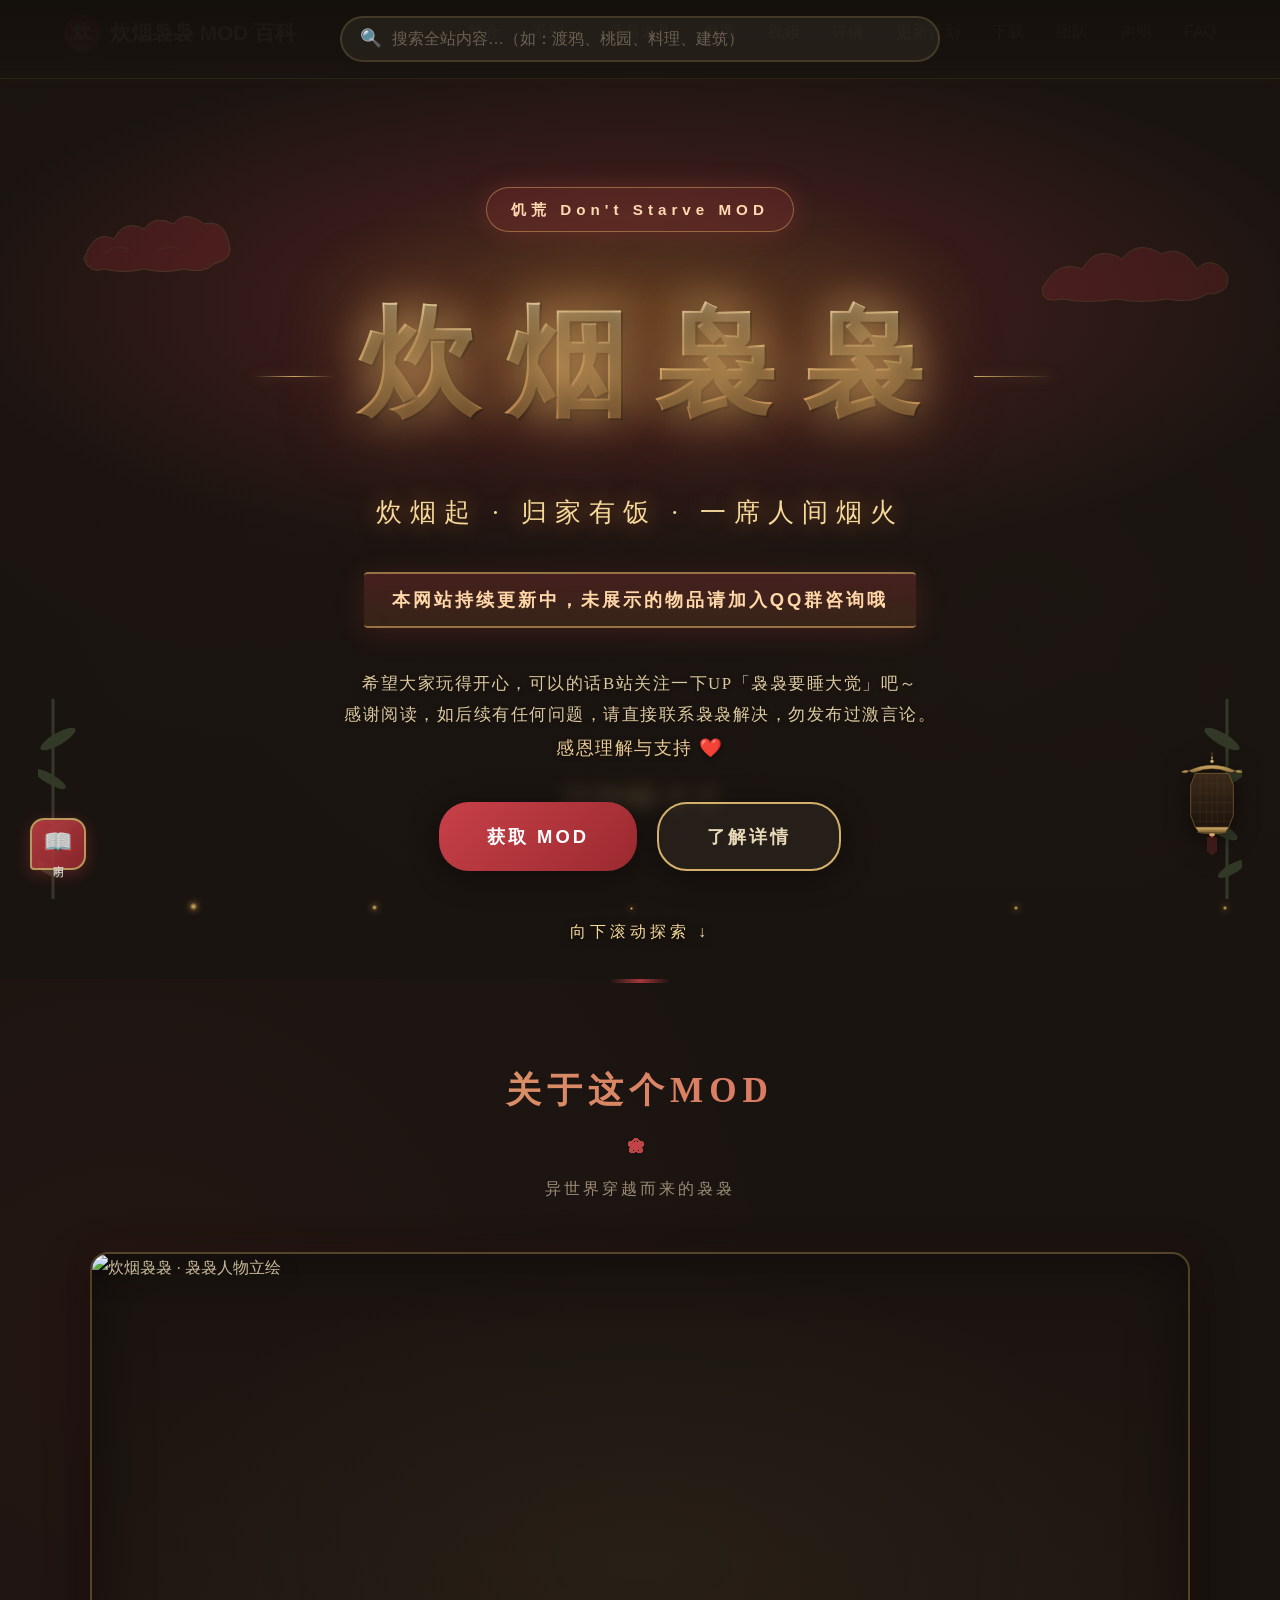
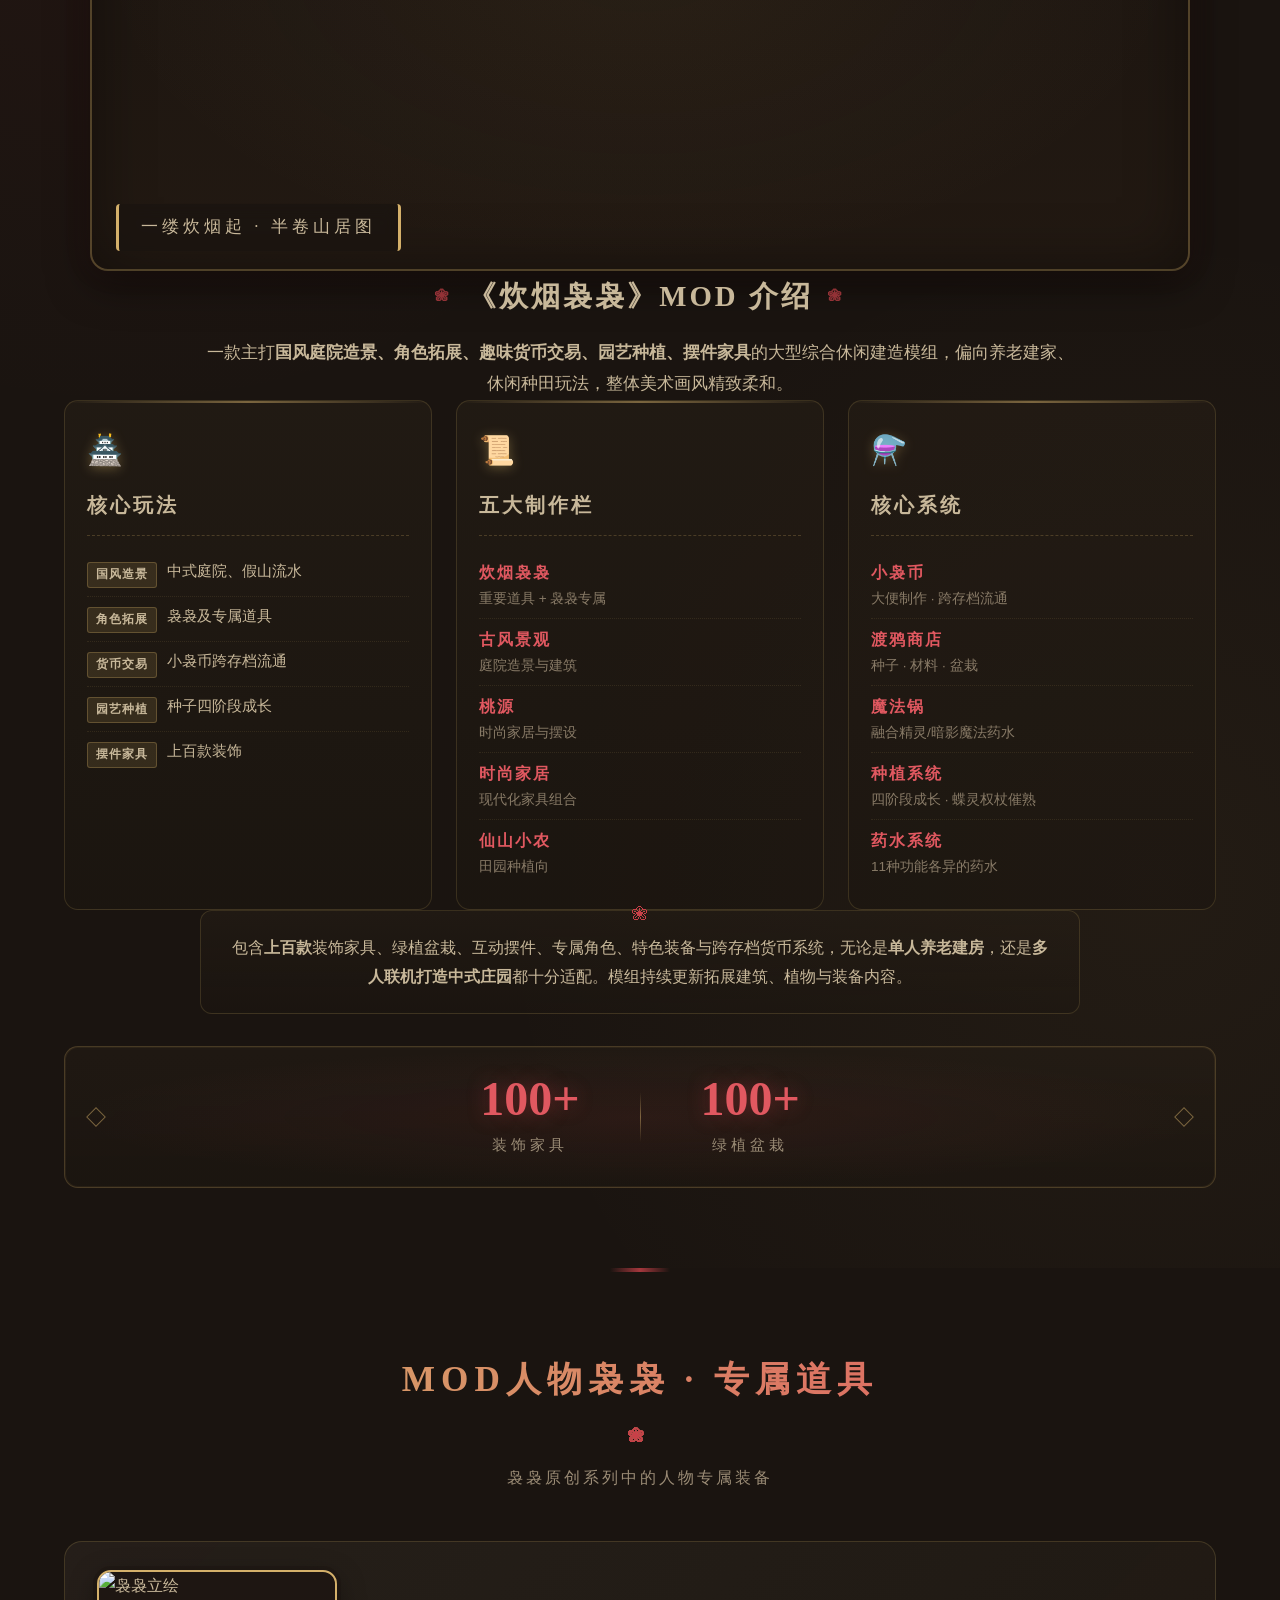
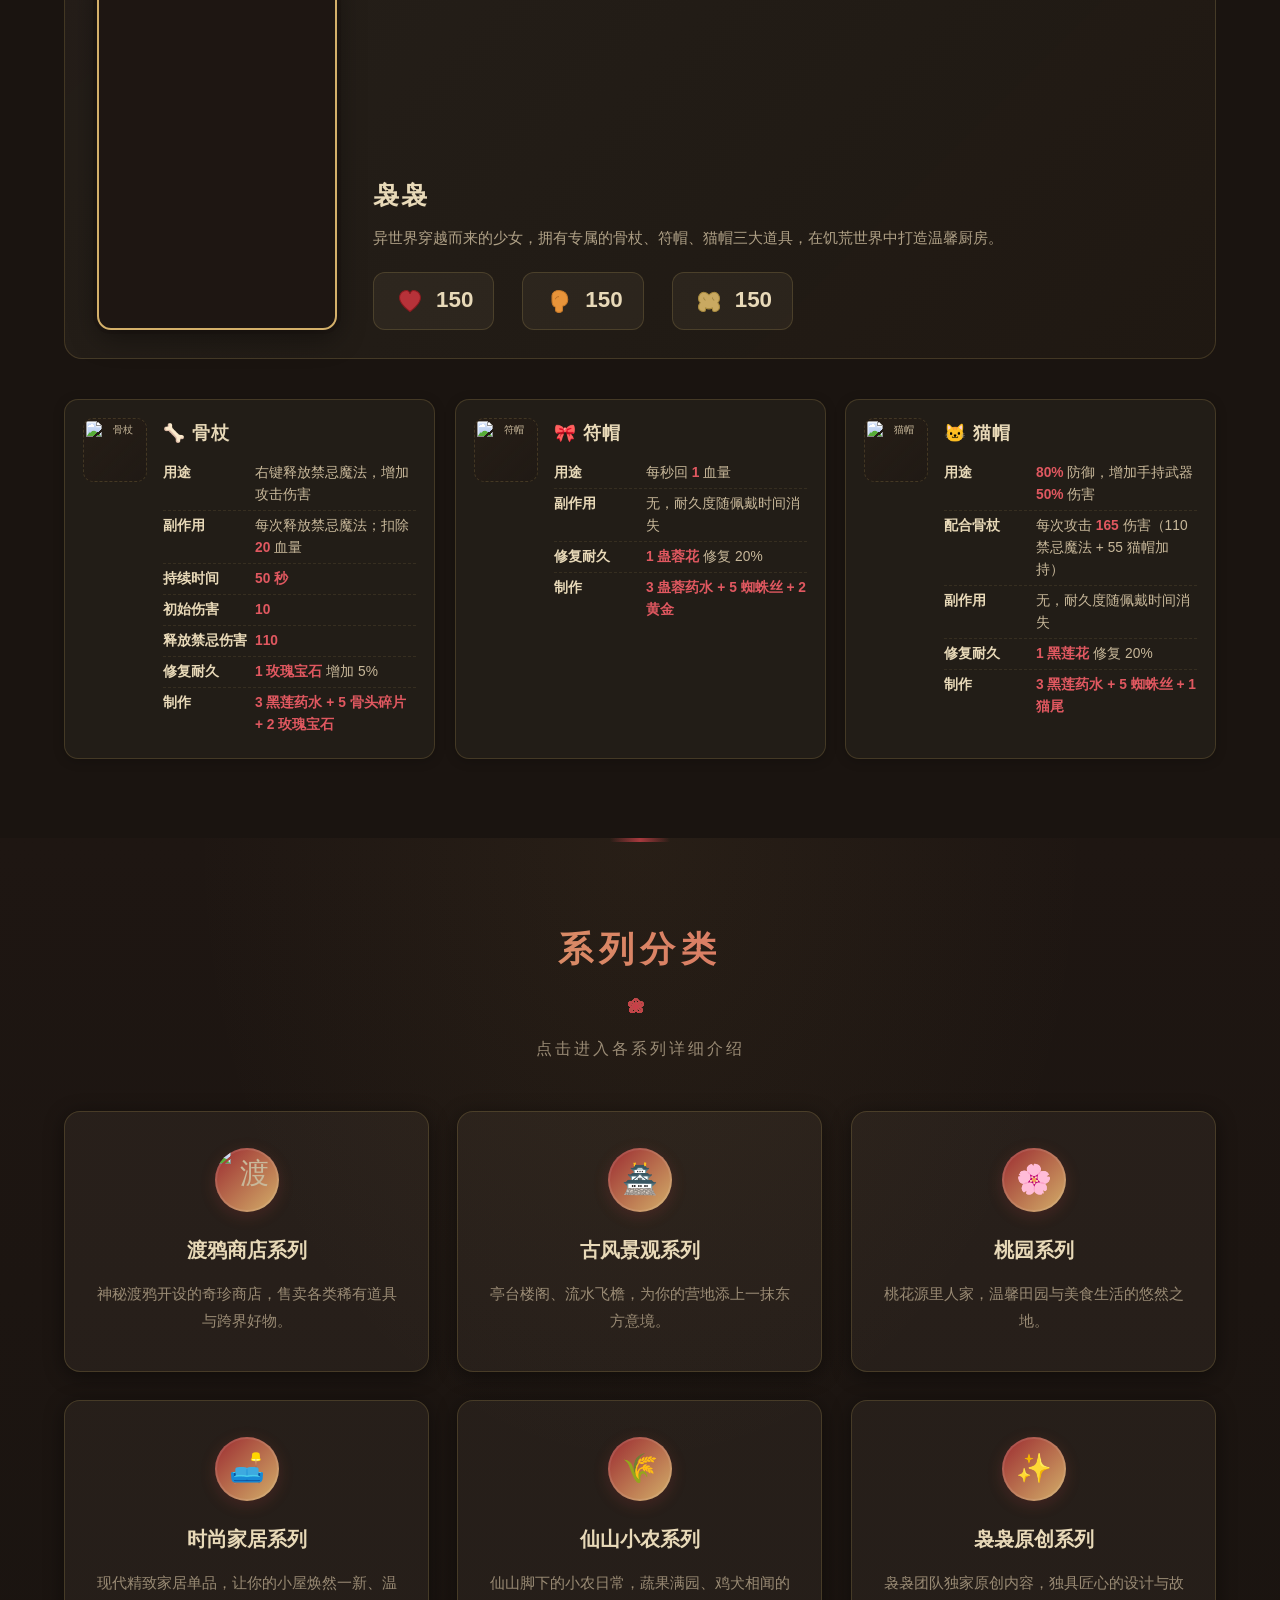
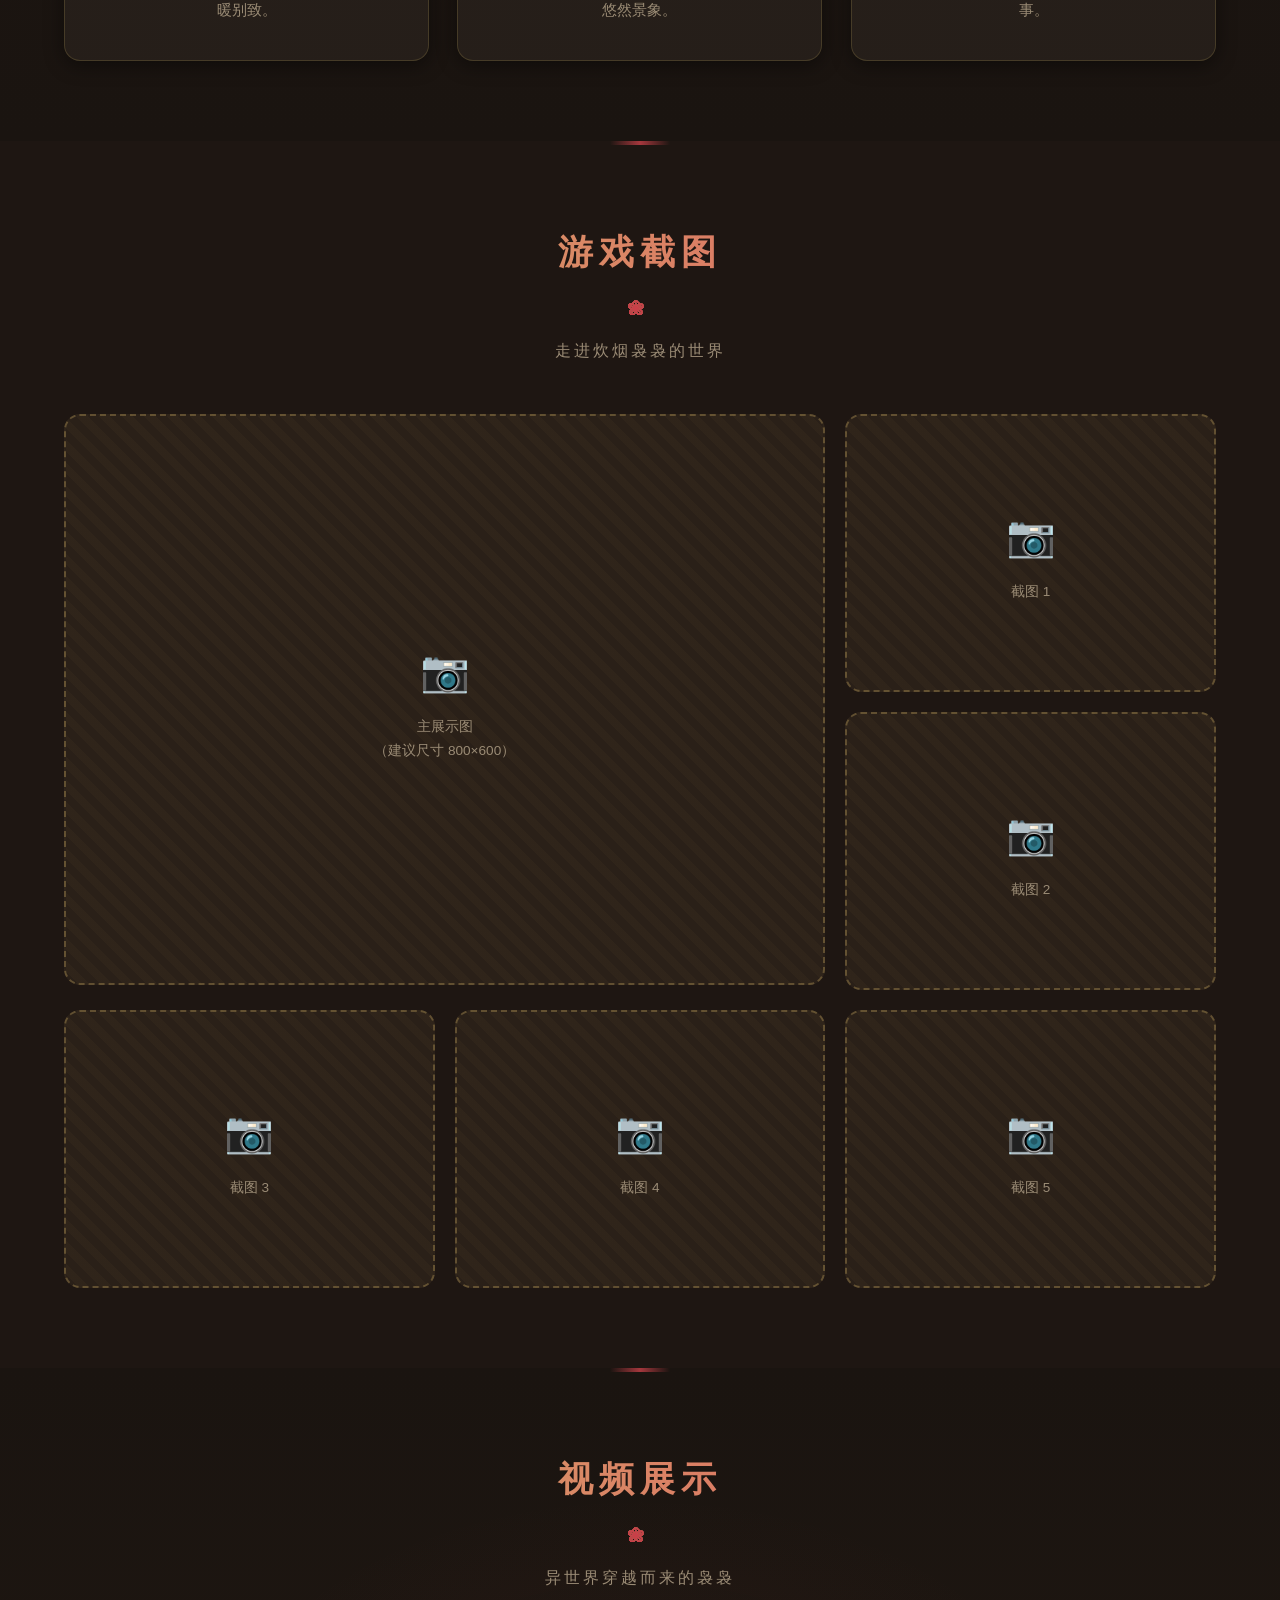
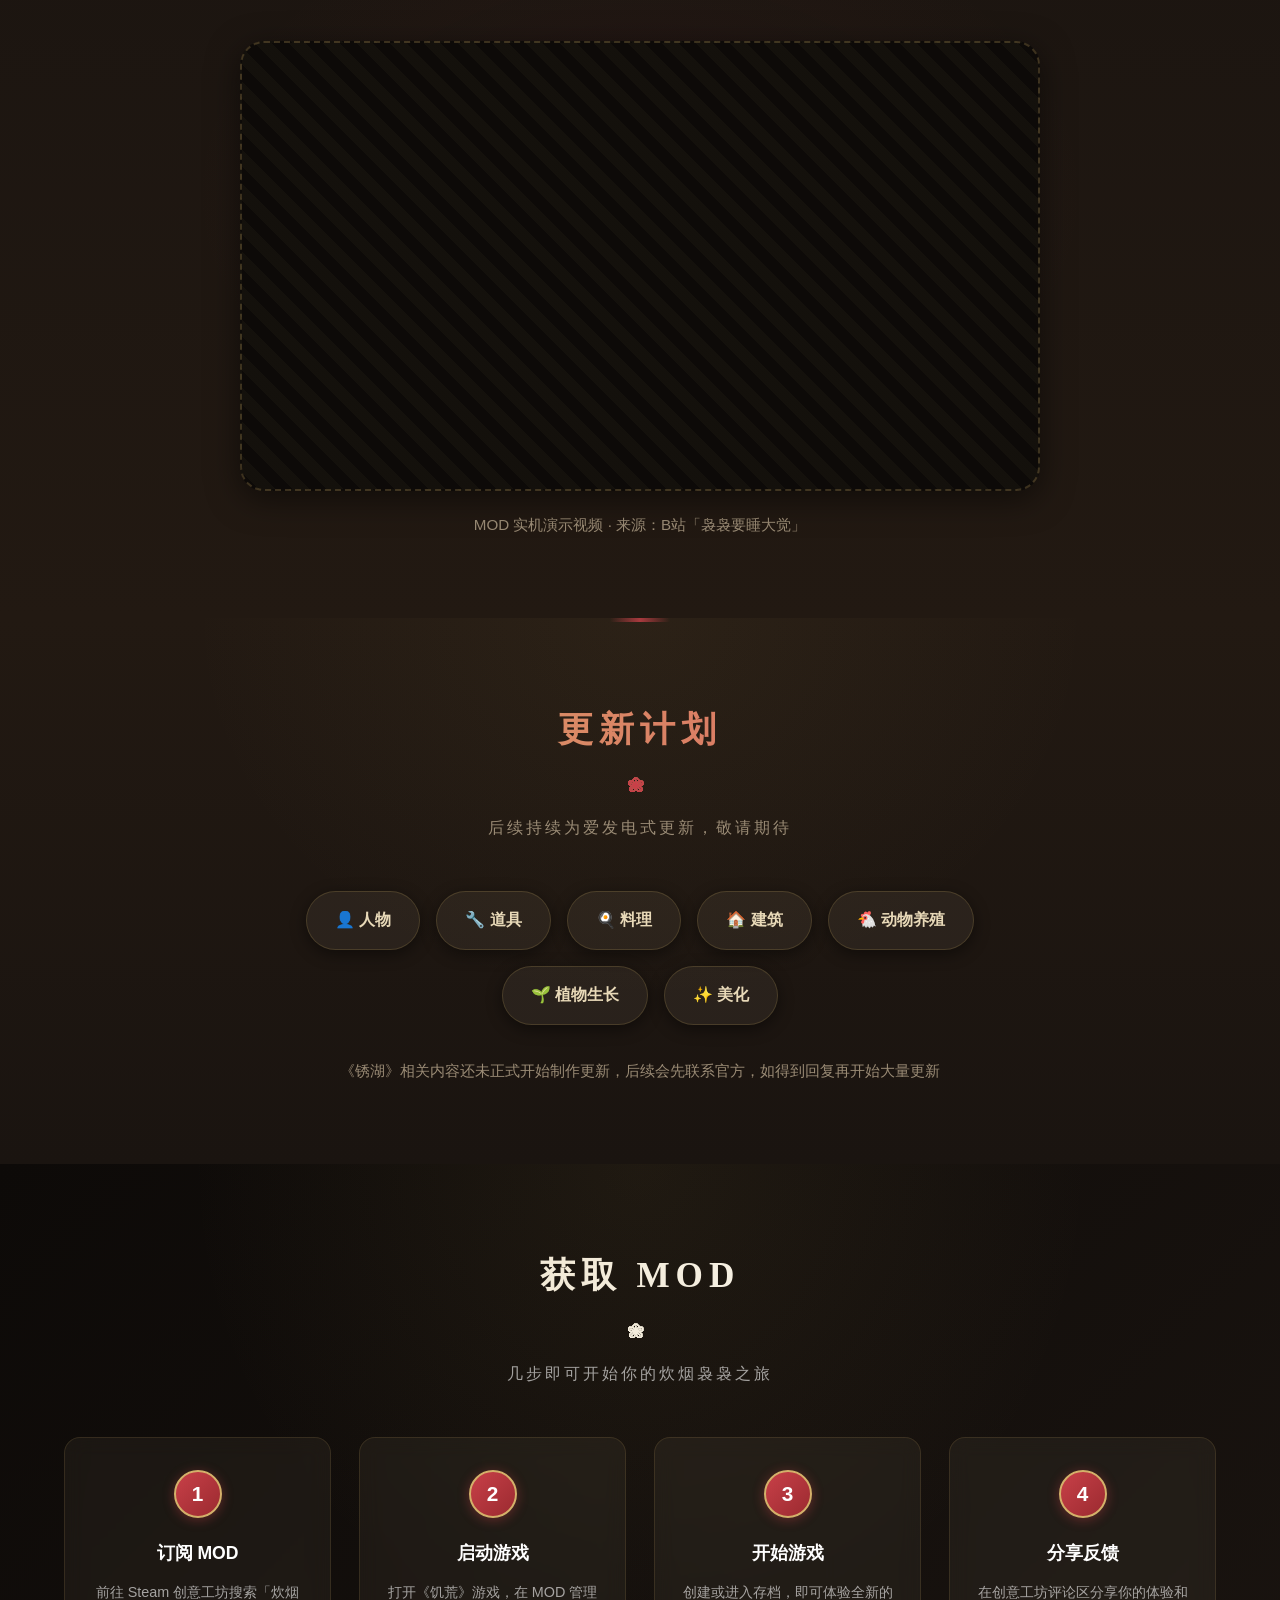
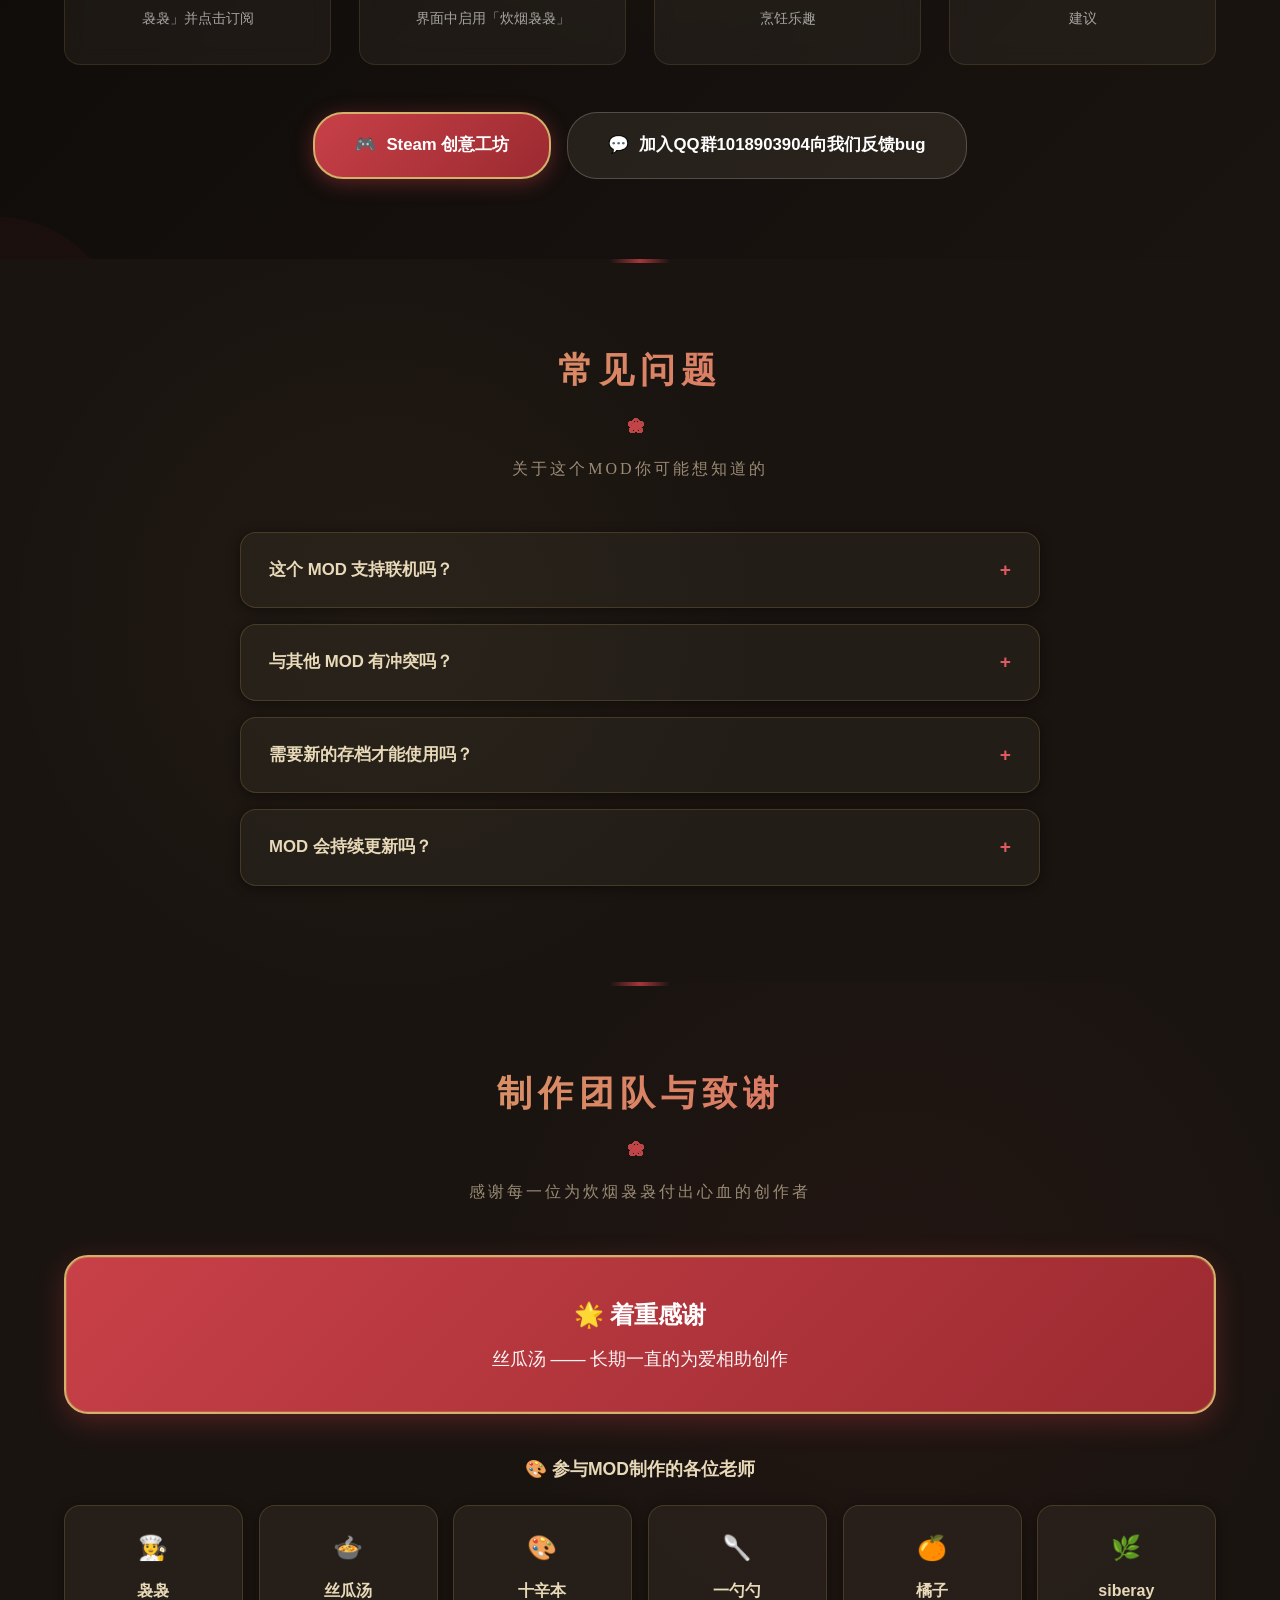
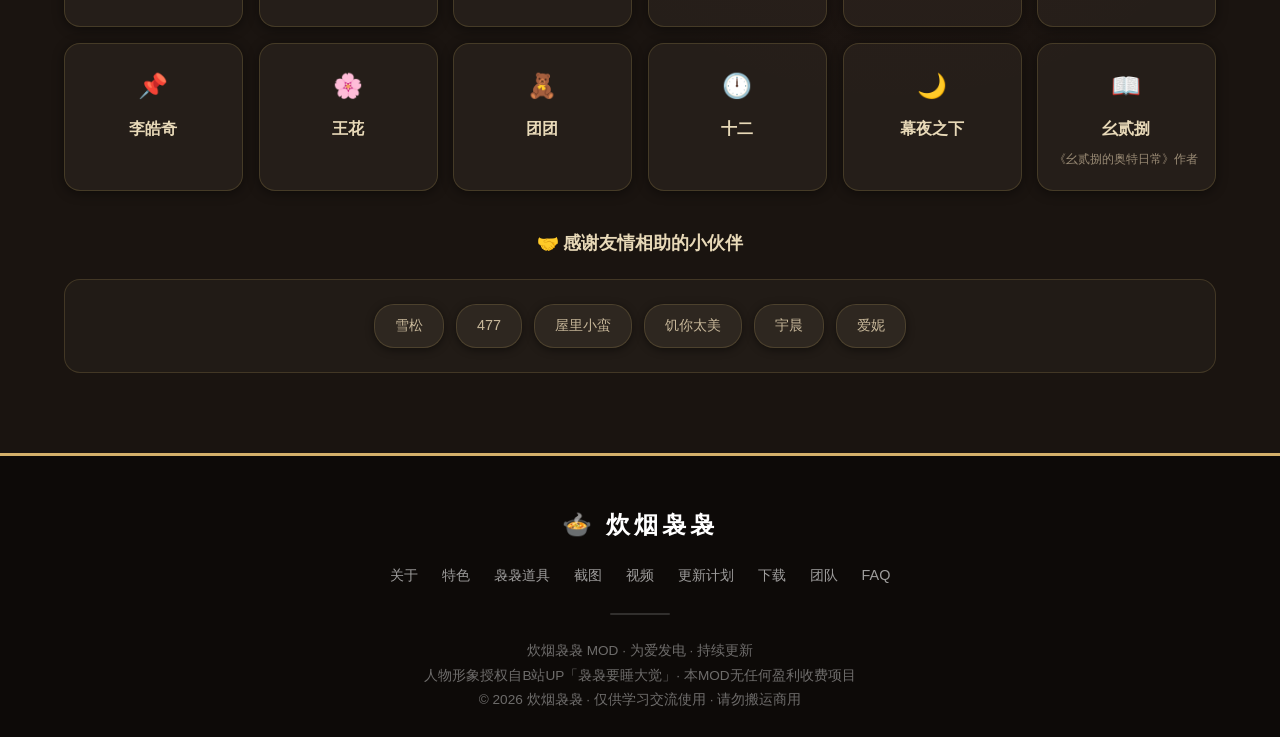
==== commit f6a413eb: "Add HTTPS redirect script to all pages for security" ====
--- a/index.html
+++ b/index.html
@@ -3,6 +3,7 @@
 <head>
     <meta charset="UTF-8">
     <meta name="viewport" content="width=device-width, initial-scale=1.0">
+    <script>if(location.protocol==='http:'&&location.hostname.indexOf('localhost')===-1){location.replace('https://'+location.hostname+location.pathname+location.search+location.hash)}</script>
     <title>炊烟袅袅 MOD 百科 | 饥荒</title>
     <meta name="description" content="炊烟袅袅 — 一款为《饥荒》打造的温馨田园美食MOD。炊烟升起，归家有饭。">
     <link rel="stylesheet" href="style.css?v=20260807_5">
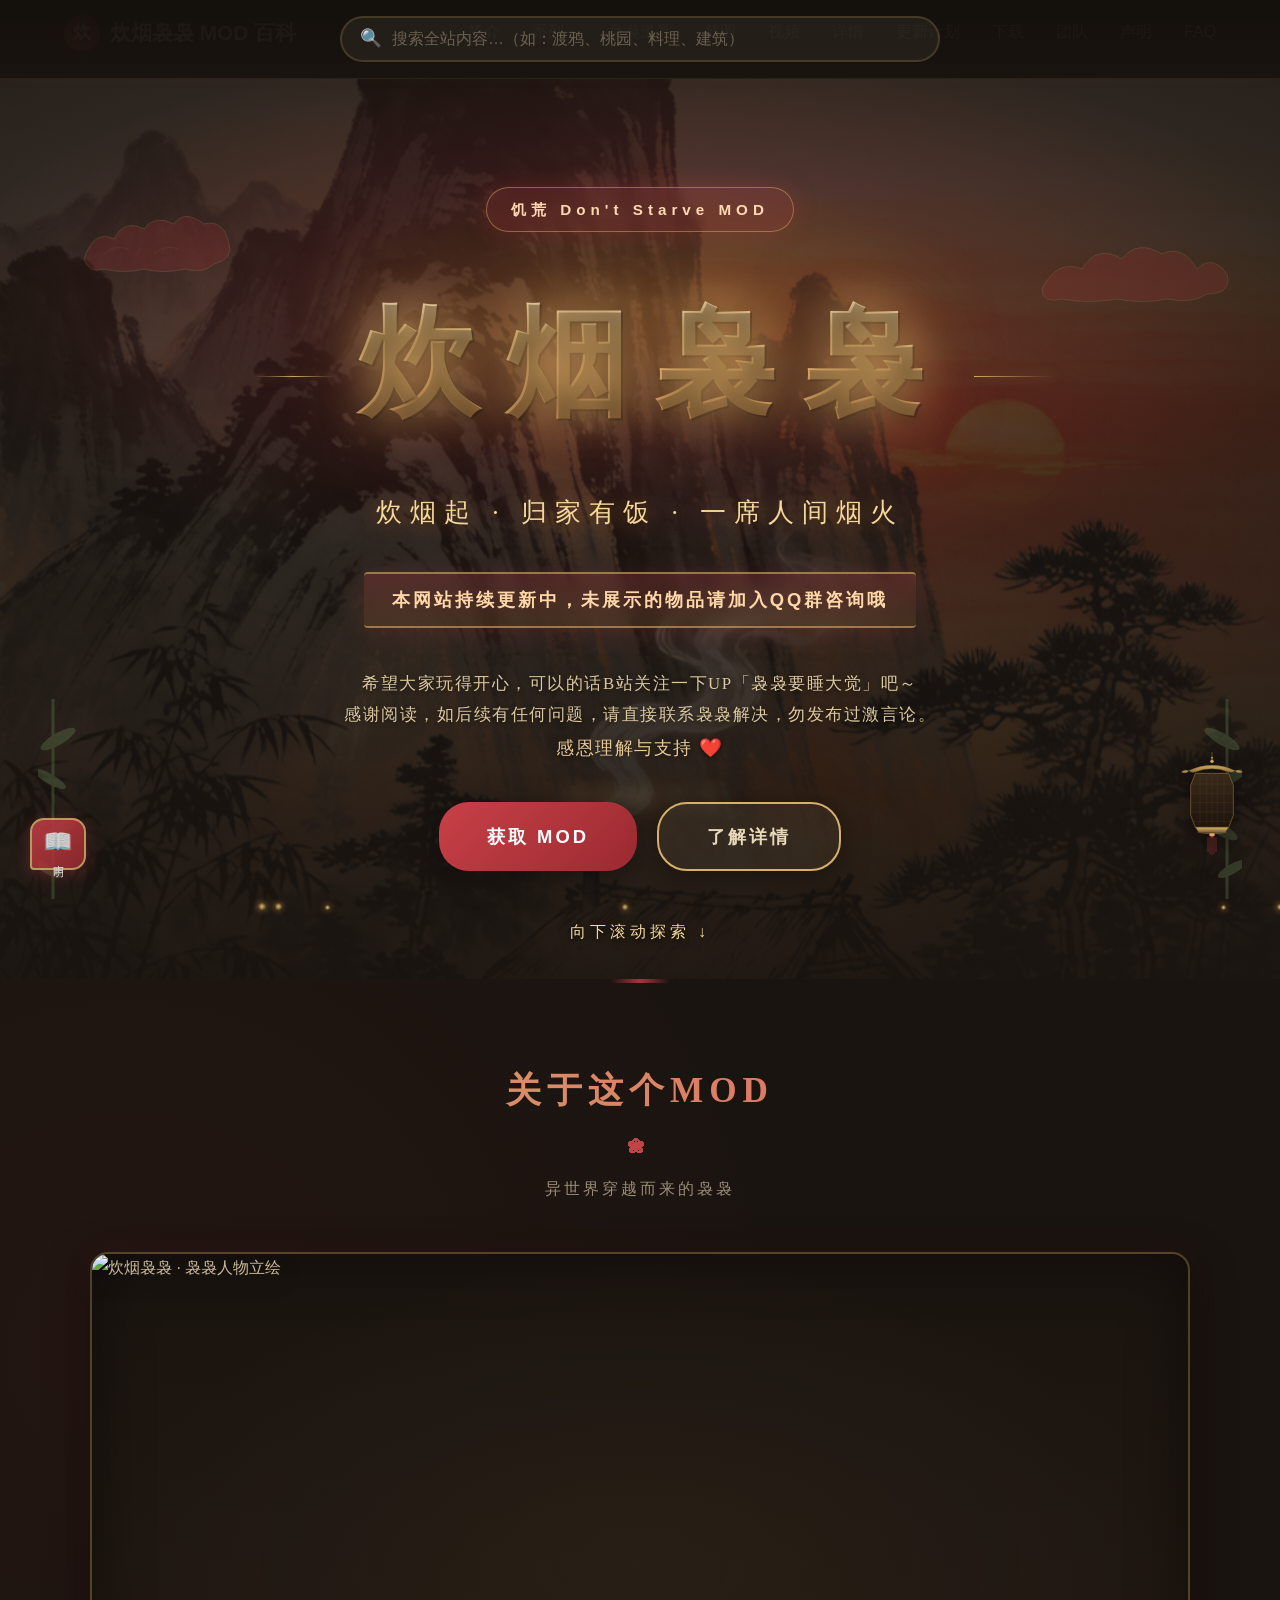
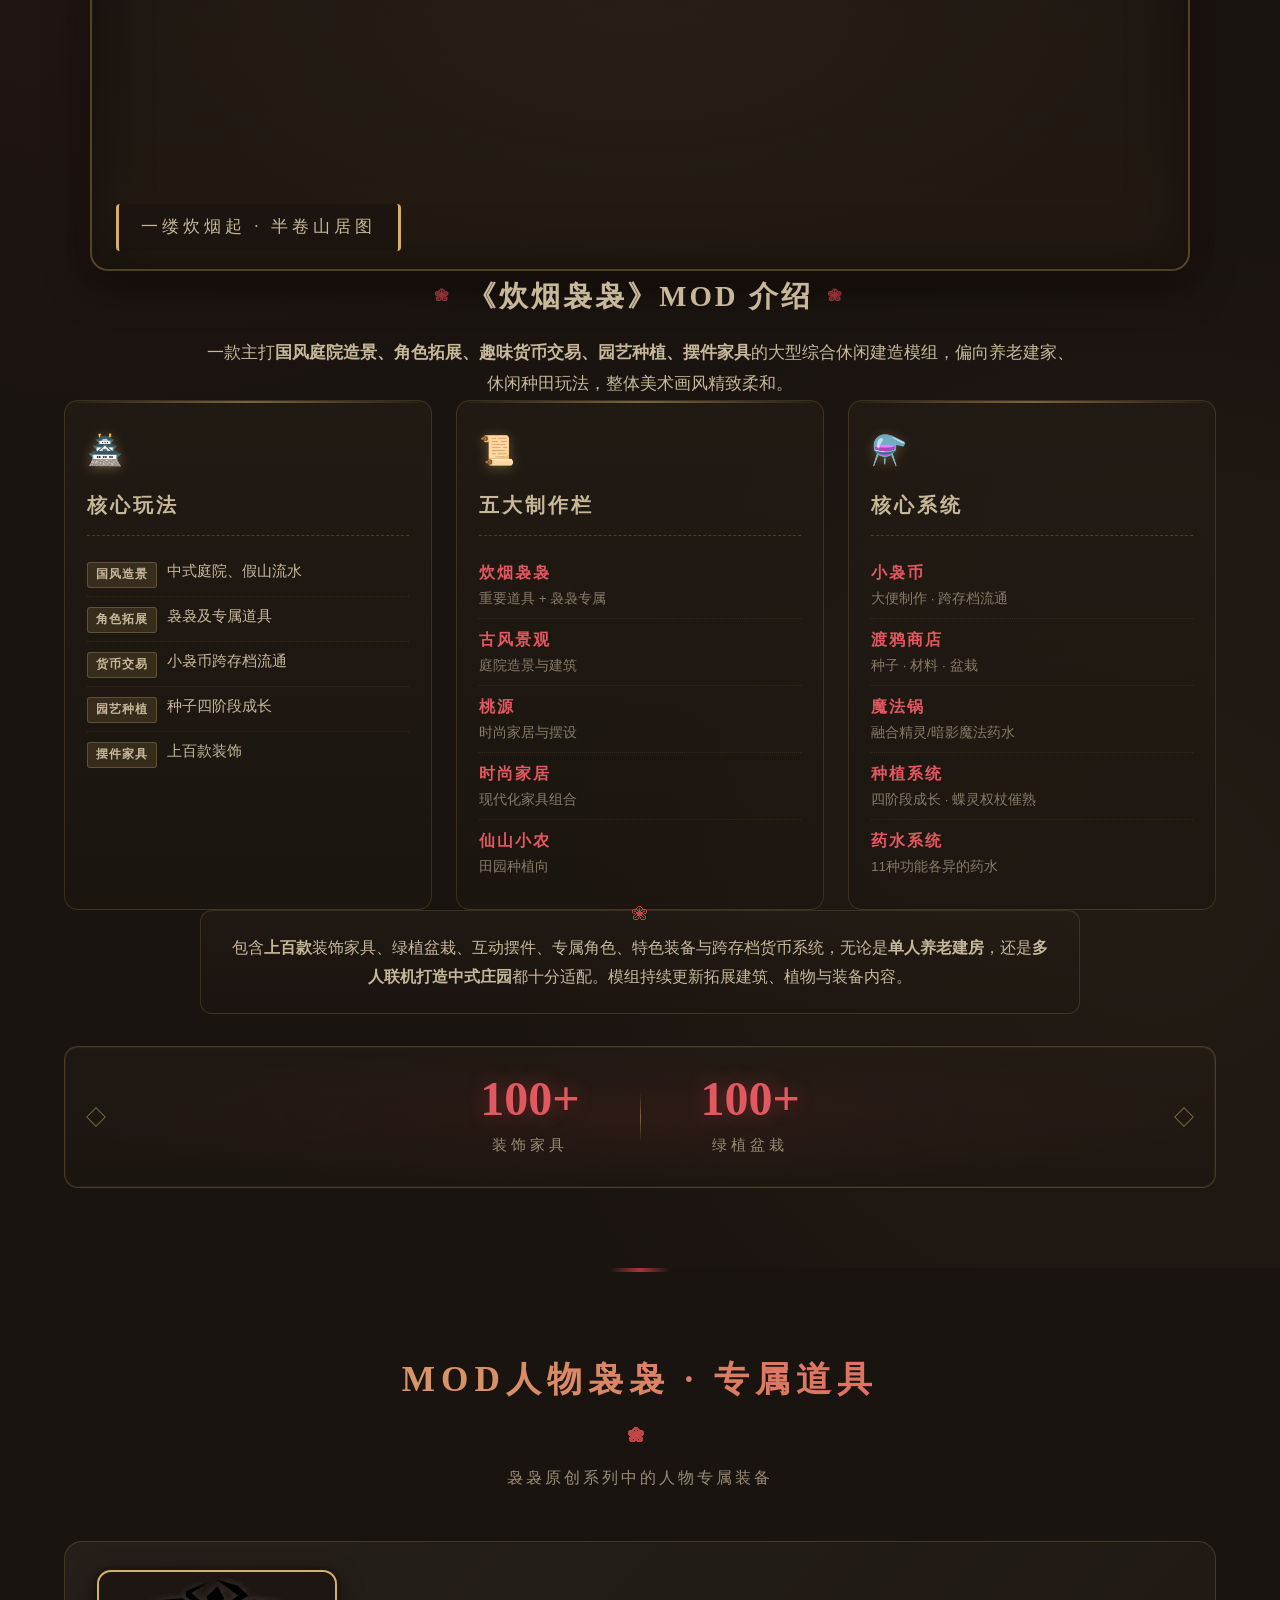
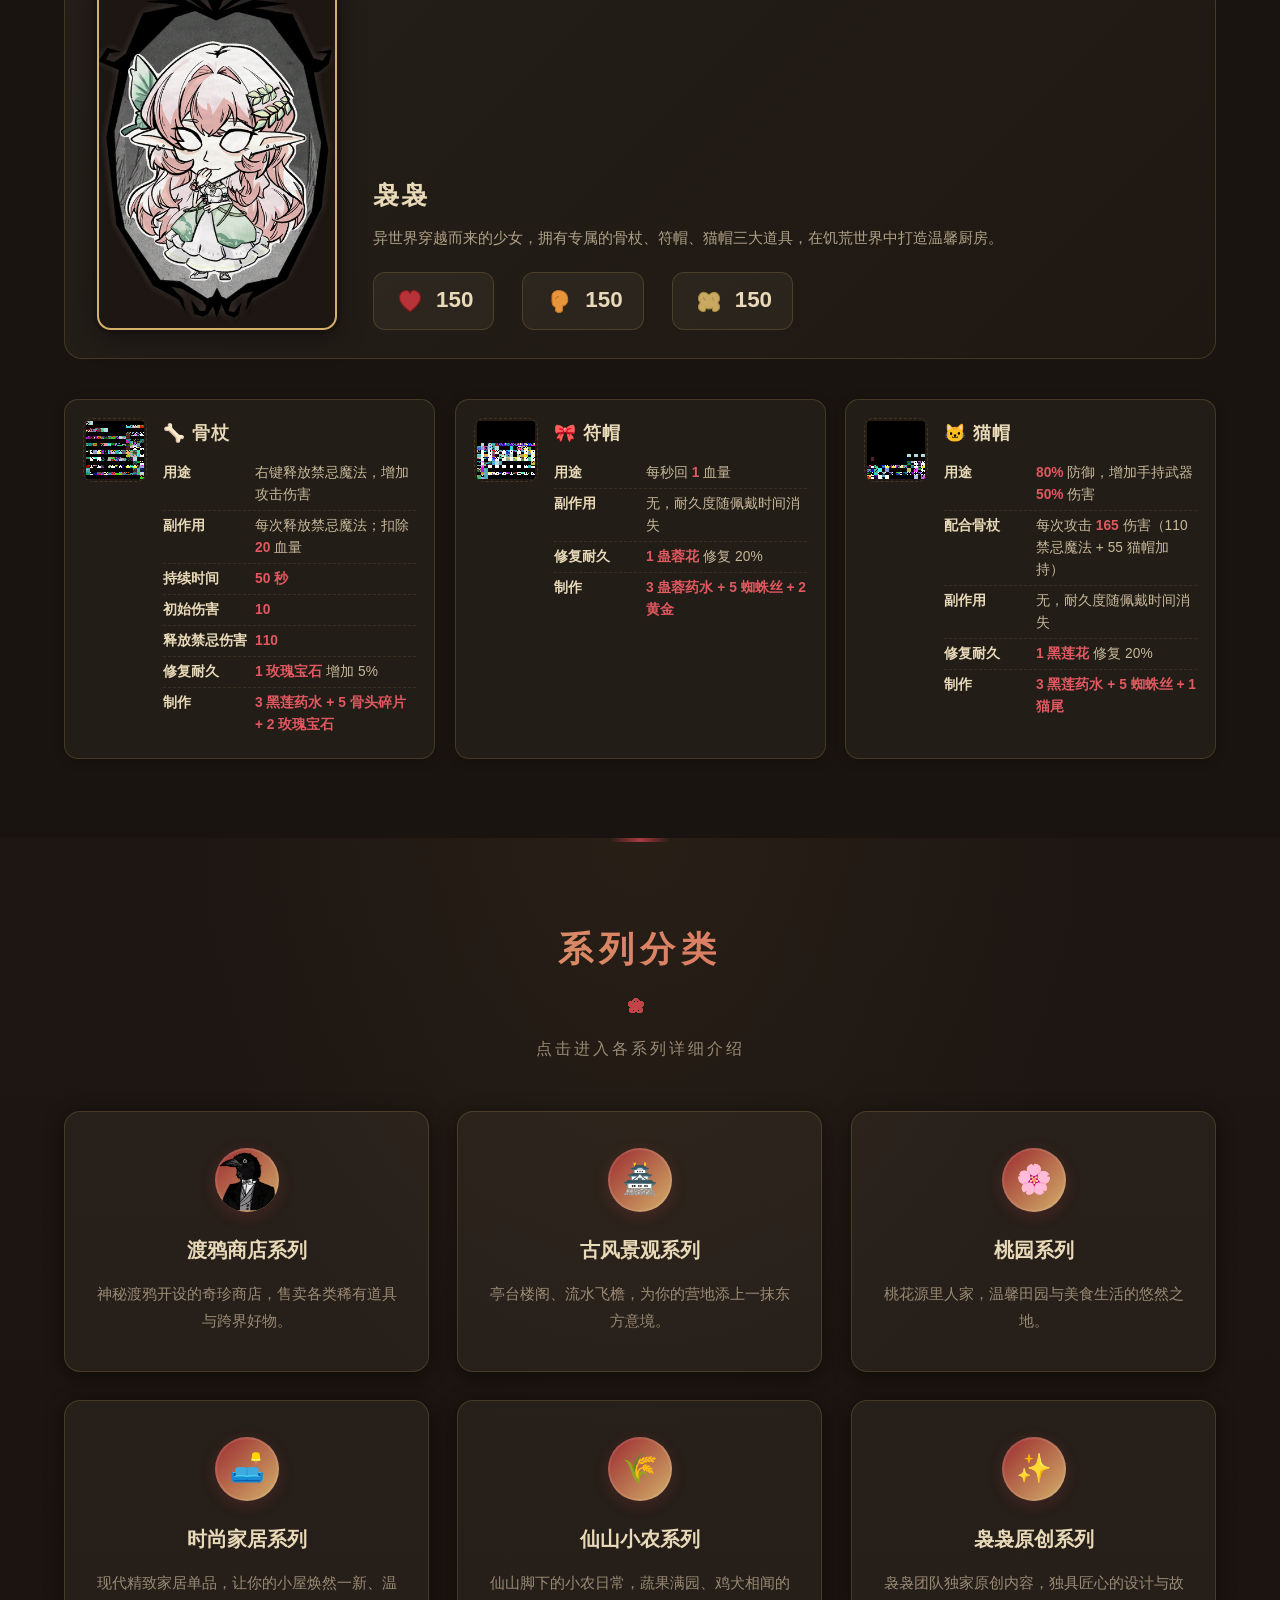
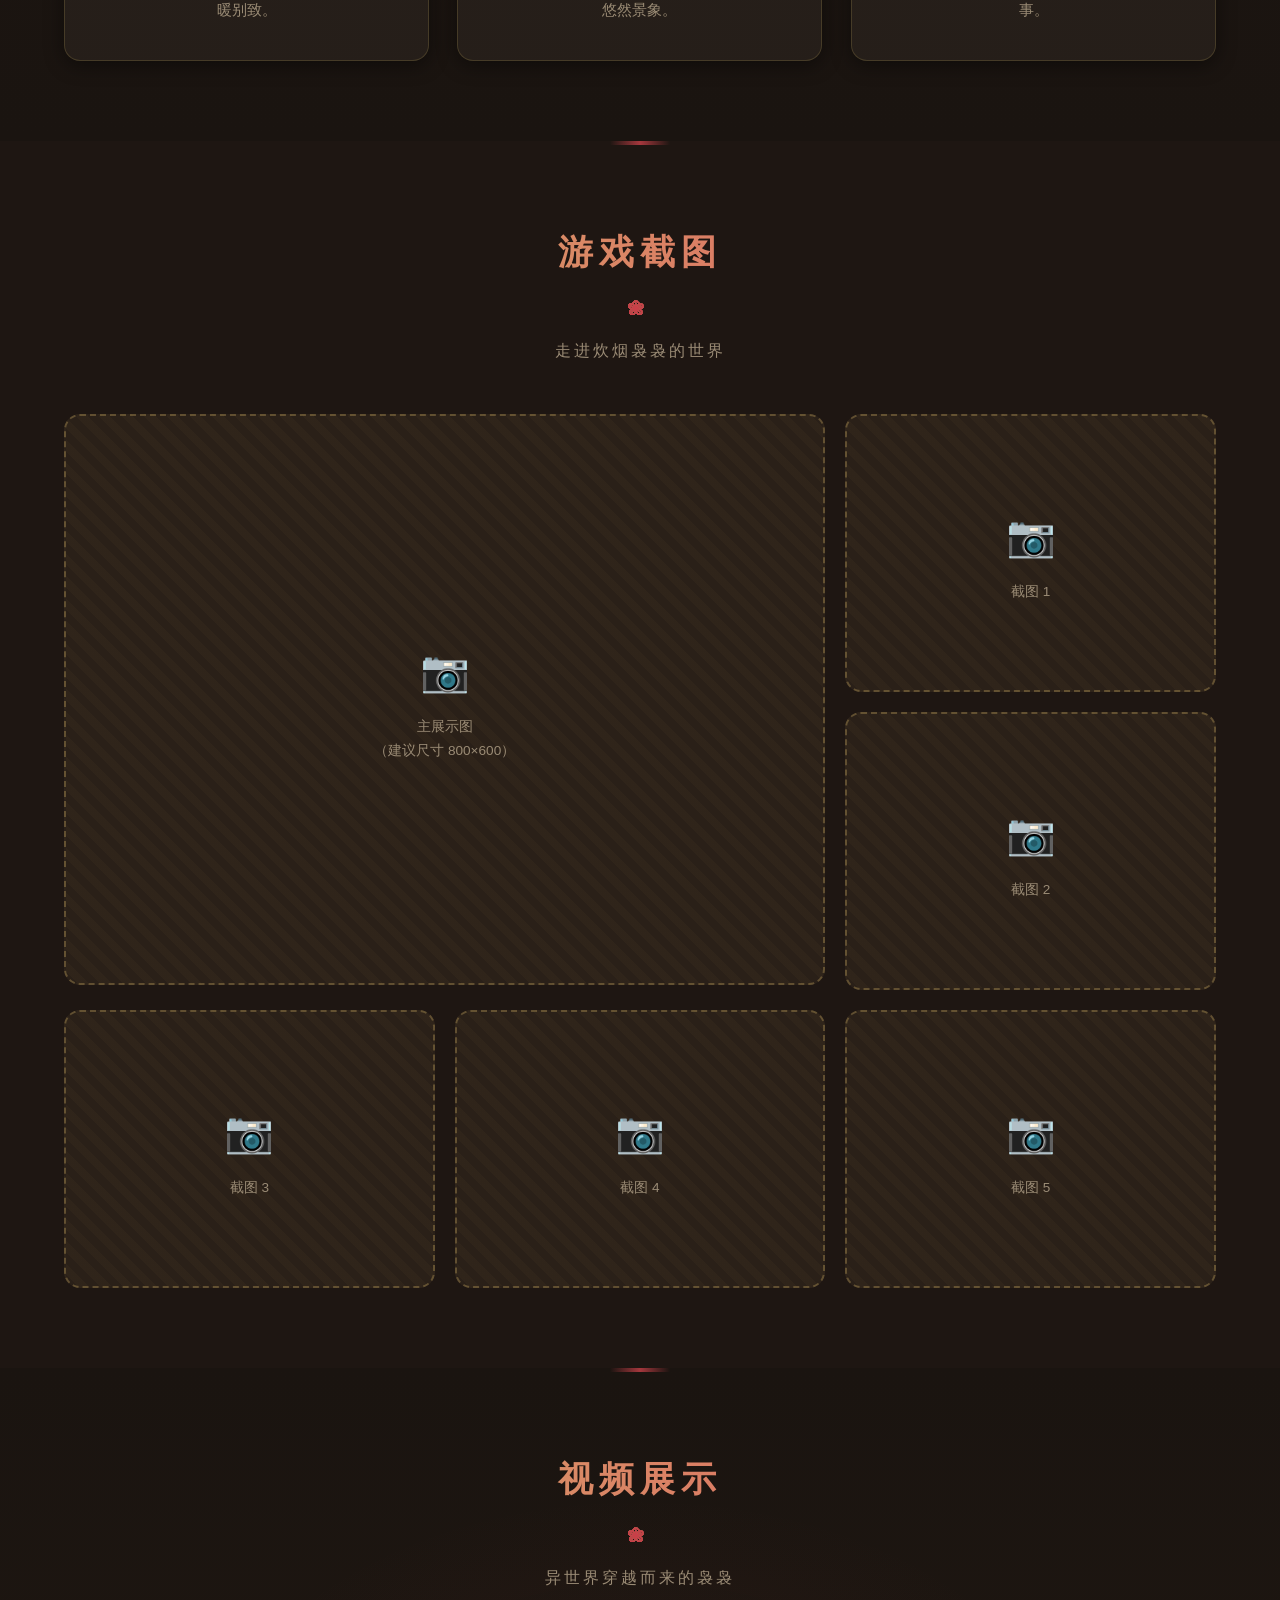
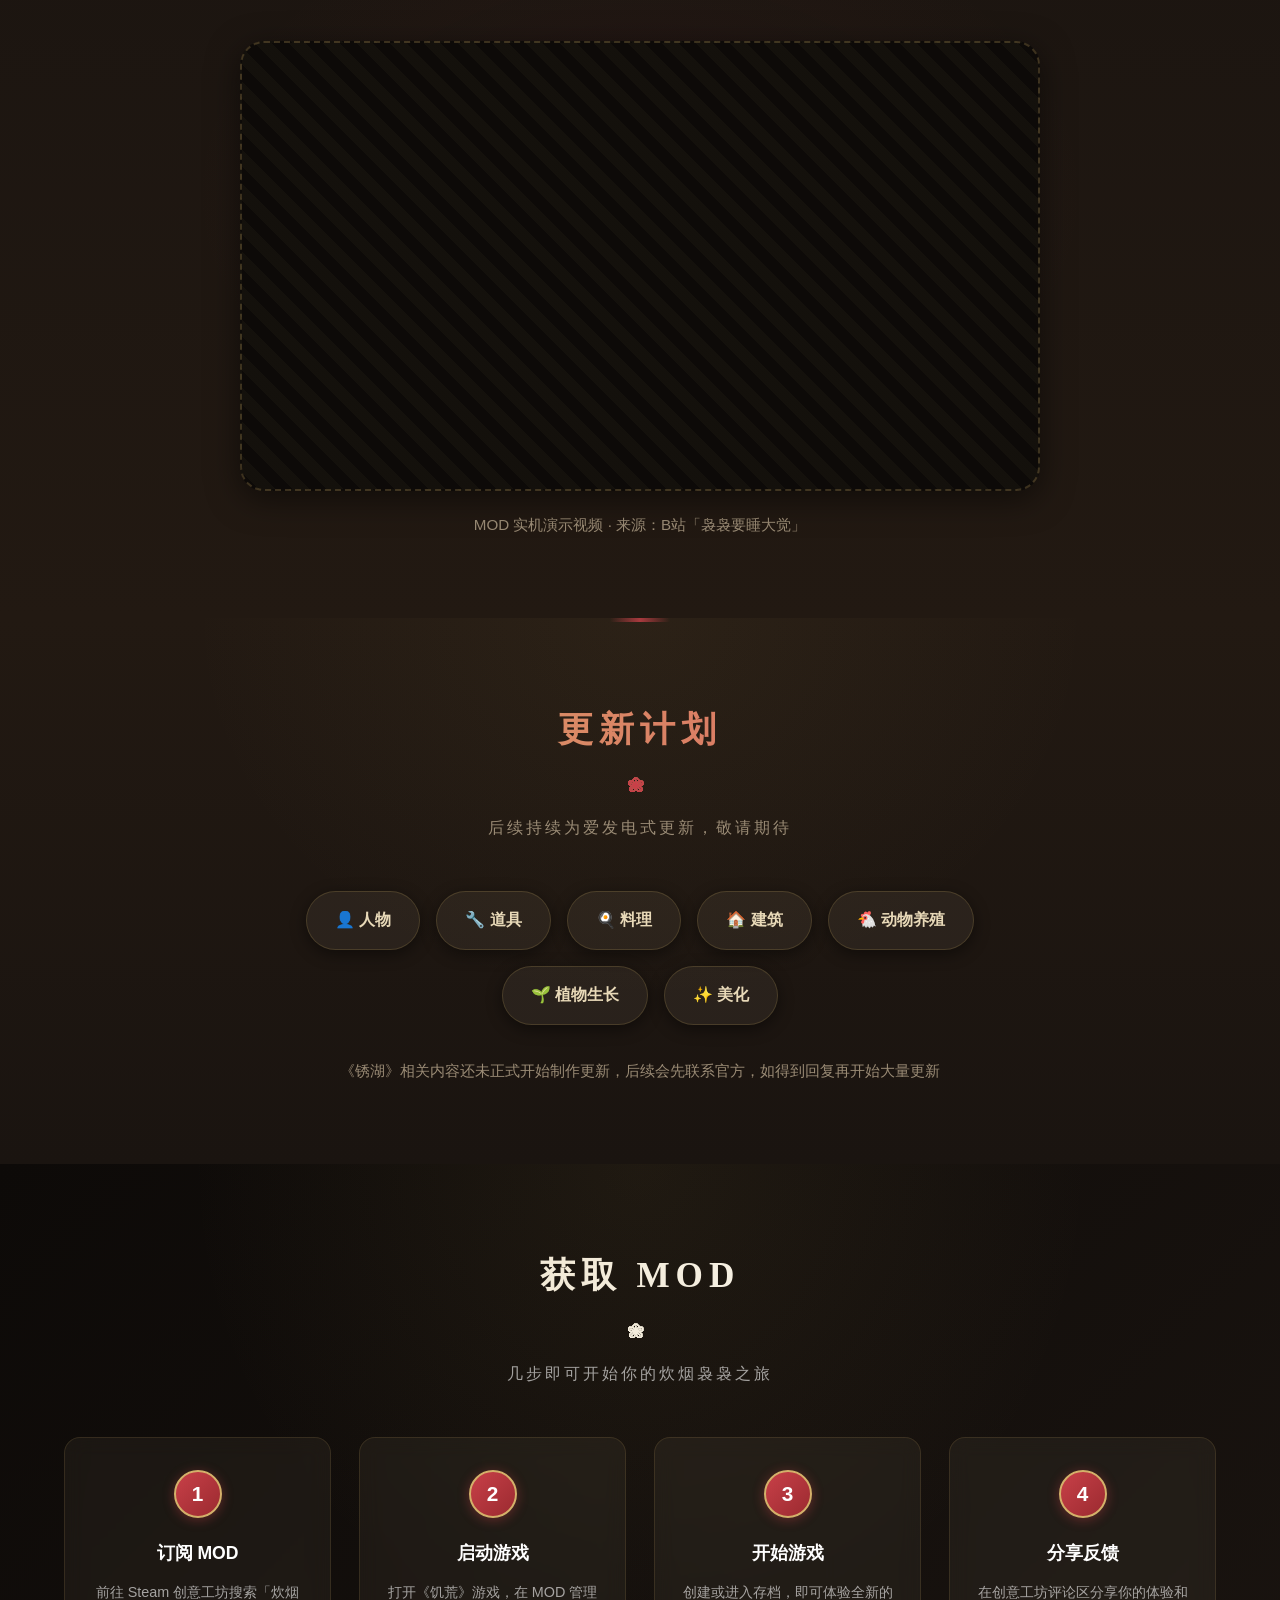
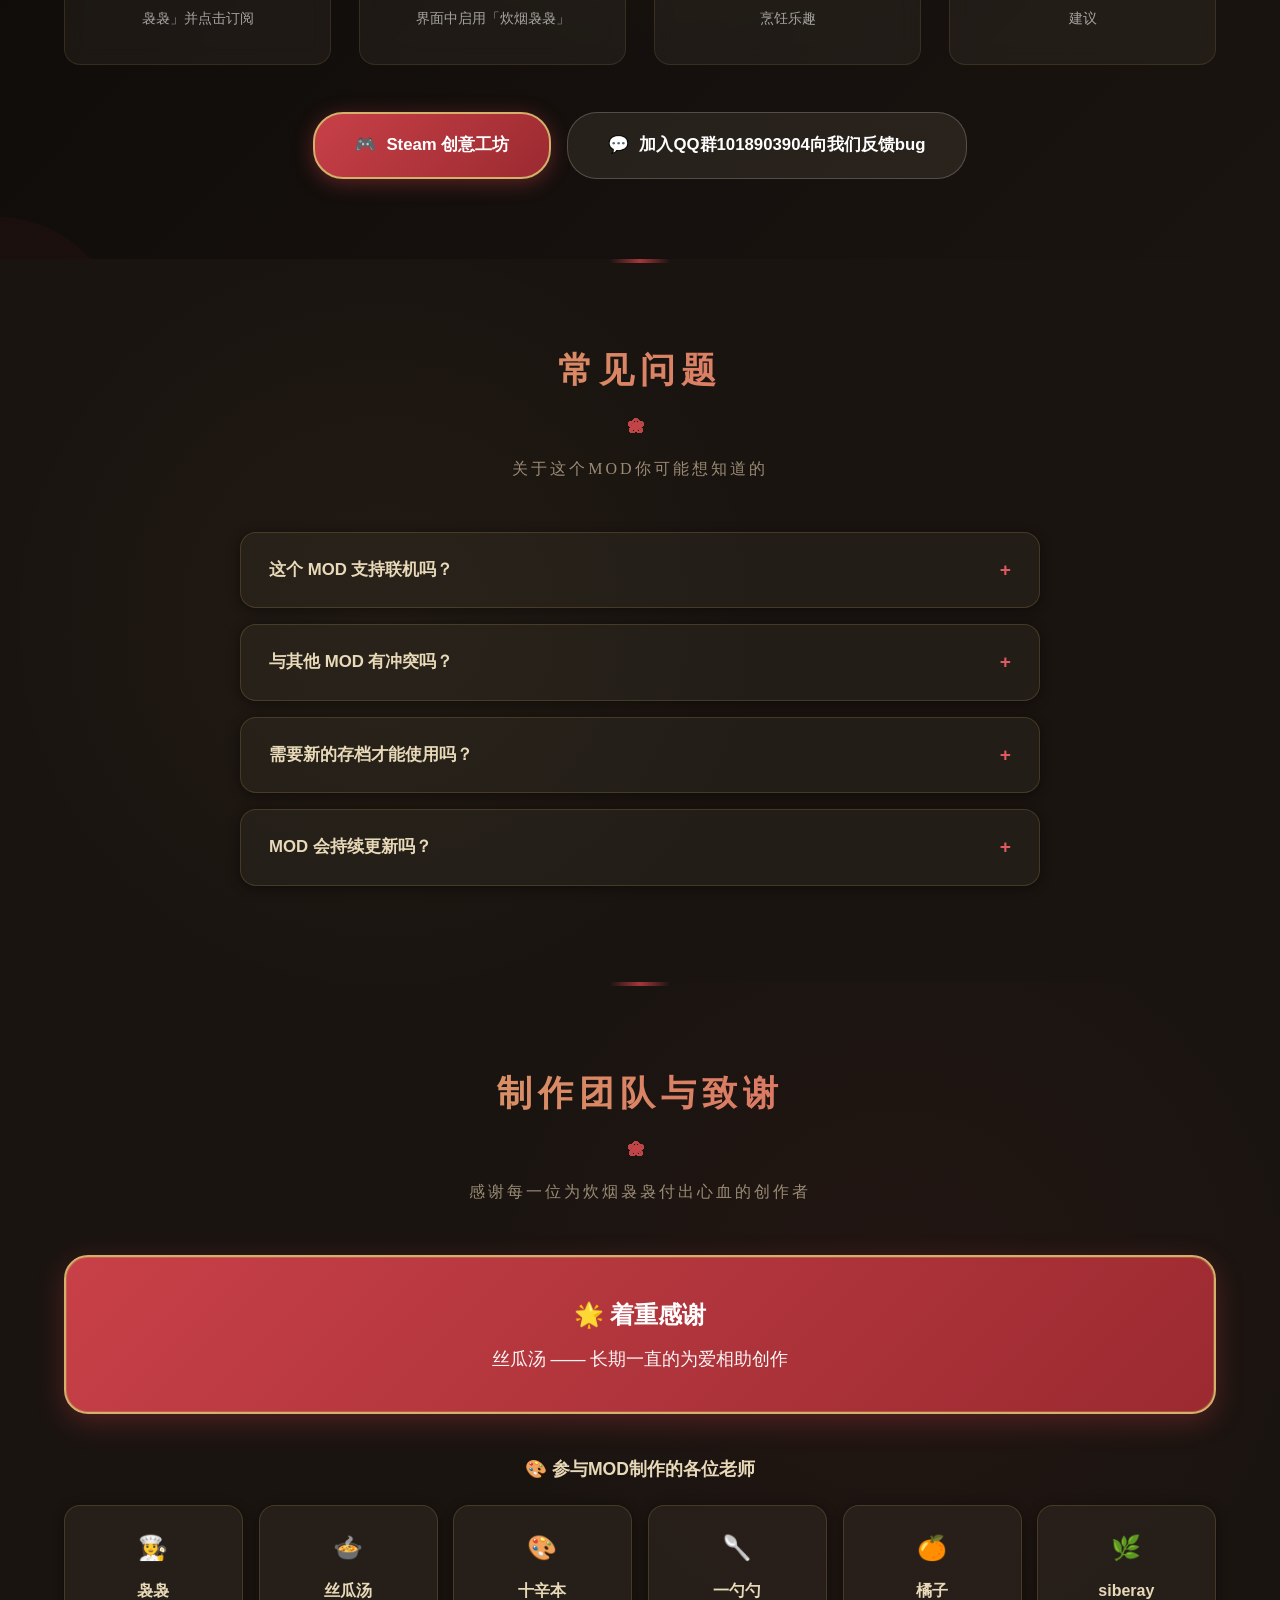
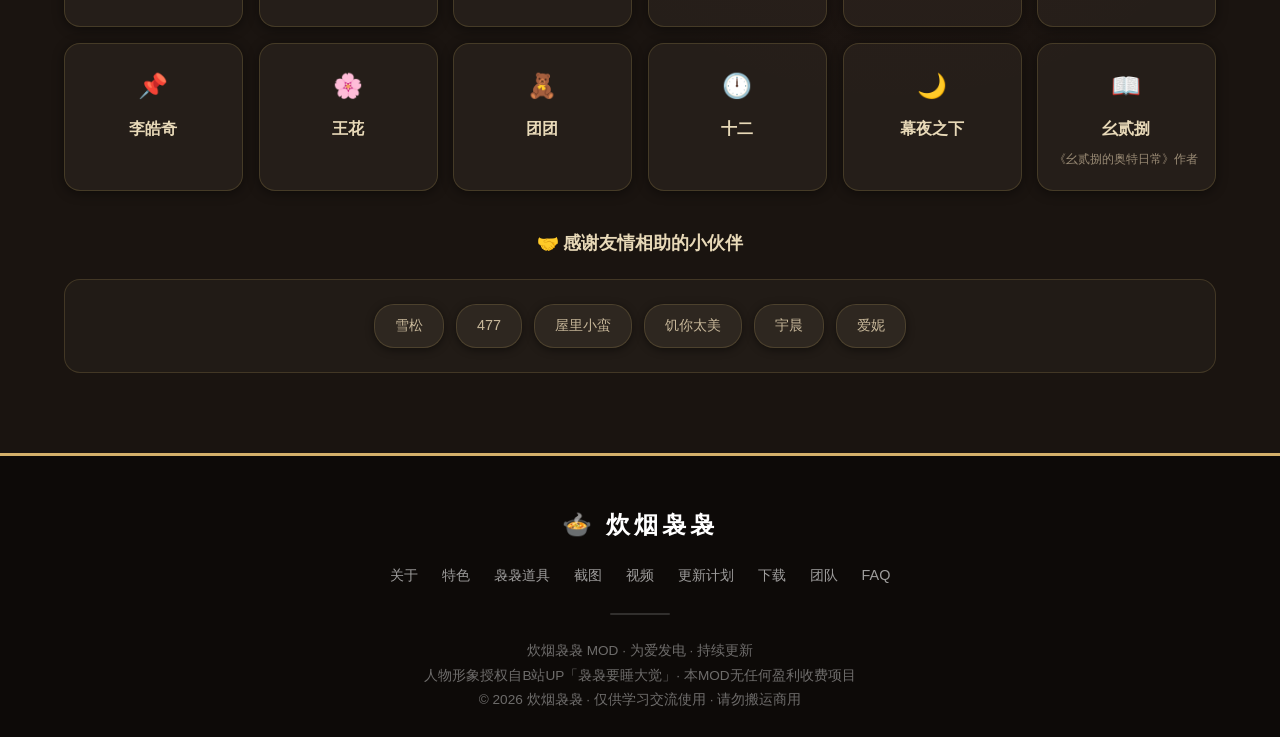
==== commit 04672e64: "Remove JS HTTPS redirect (cert not ready yet, redirect would cause cert error)" ====
--- a/index.html
+++ b/index.html
@@ -3,7 +3,6 @@
 <head>
     <meta charset="UTF-8">
     <meta name="viewport" content="width=device-width, initial-scale=1.0">
-    <script>if(location.protocol==='http:'&&location.hostname.indexOf('localhost')===-1){location.replace('https://'+location.hostname+location.pathname+location.search+location.hash)}</script>
     <title>炊烟袅袅 MOD 百科 | 饥荒</title>
     <meta name="description" content="炊烟袅袅 — 一款为《饥荒》打造的温馨田园美食MOD。炊烟升起，归家有饭。">
     <link rel="stylesheet" href="style.css?v=20260807_5">
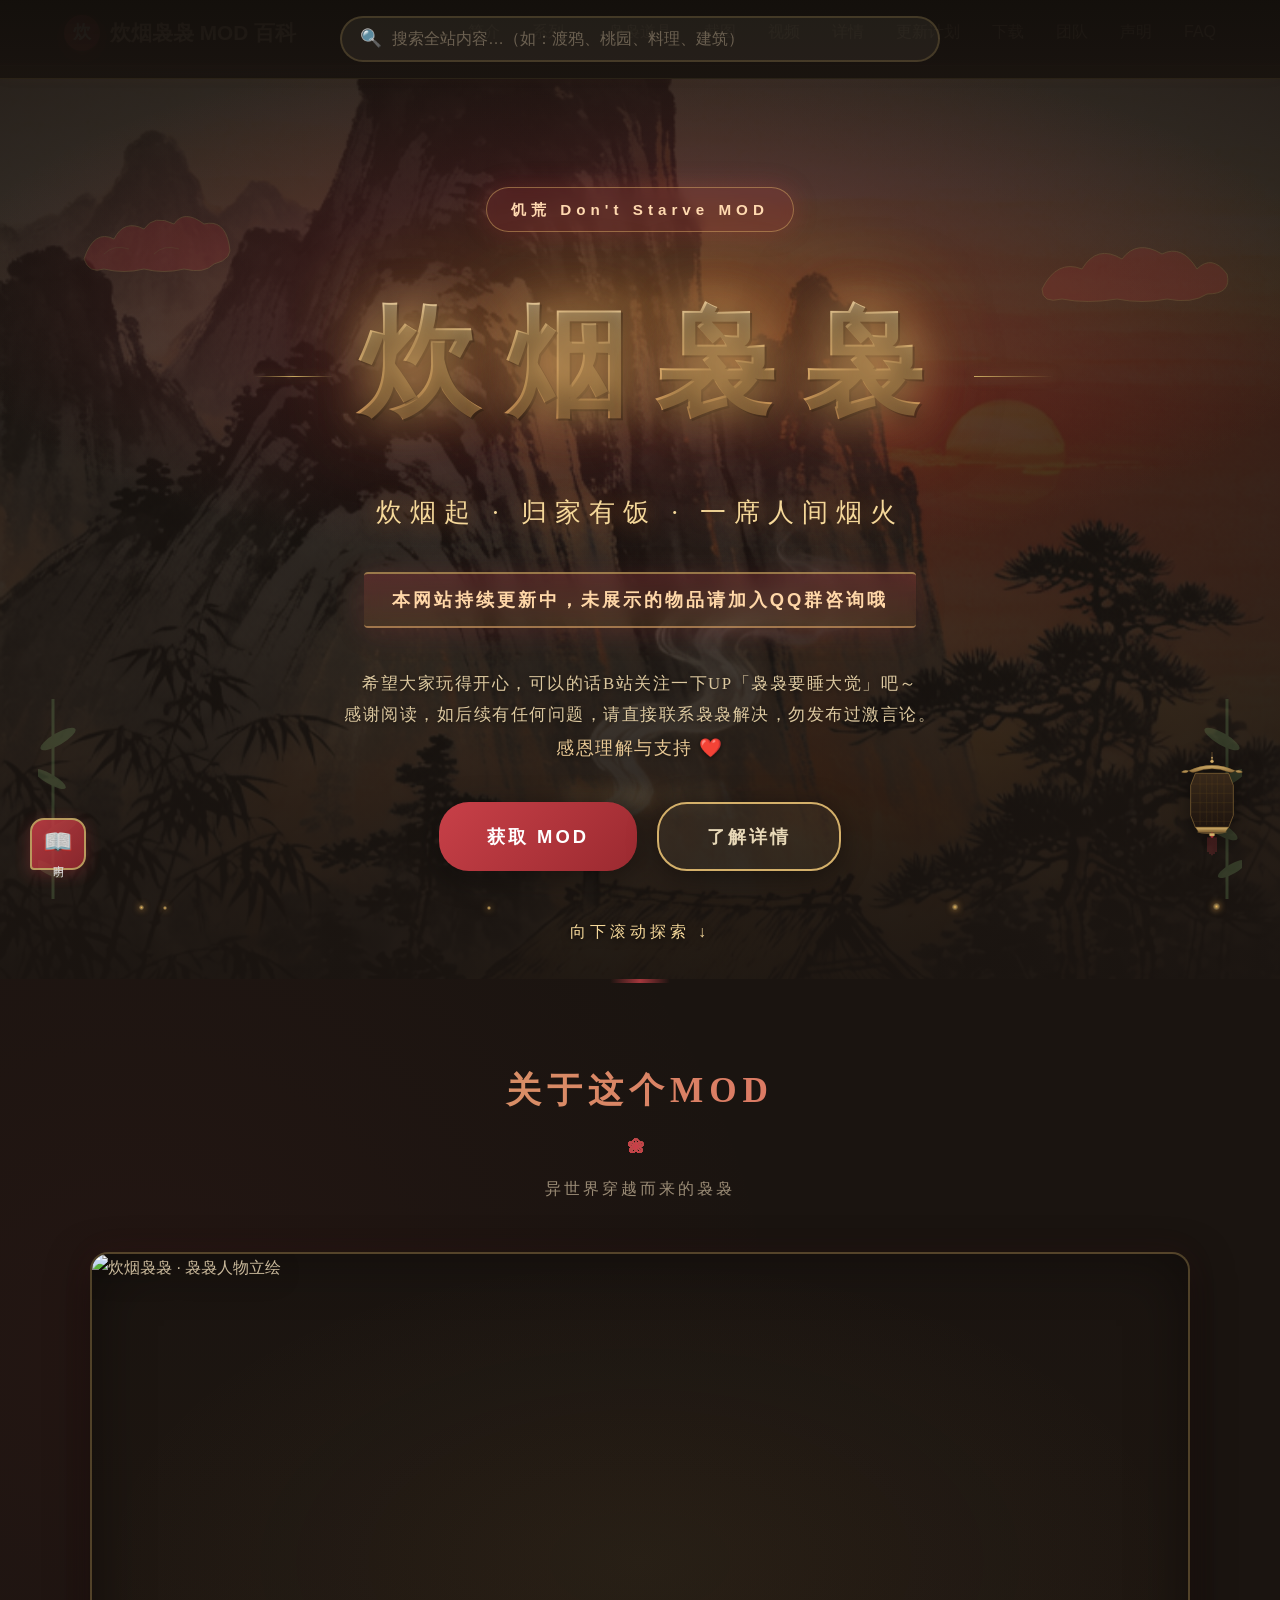
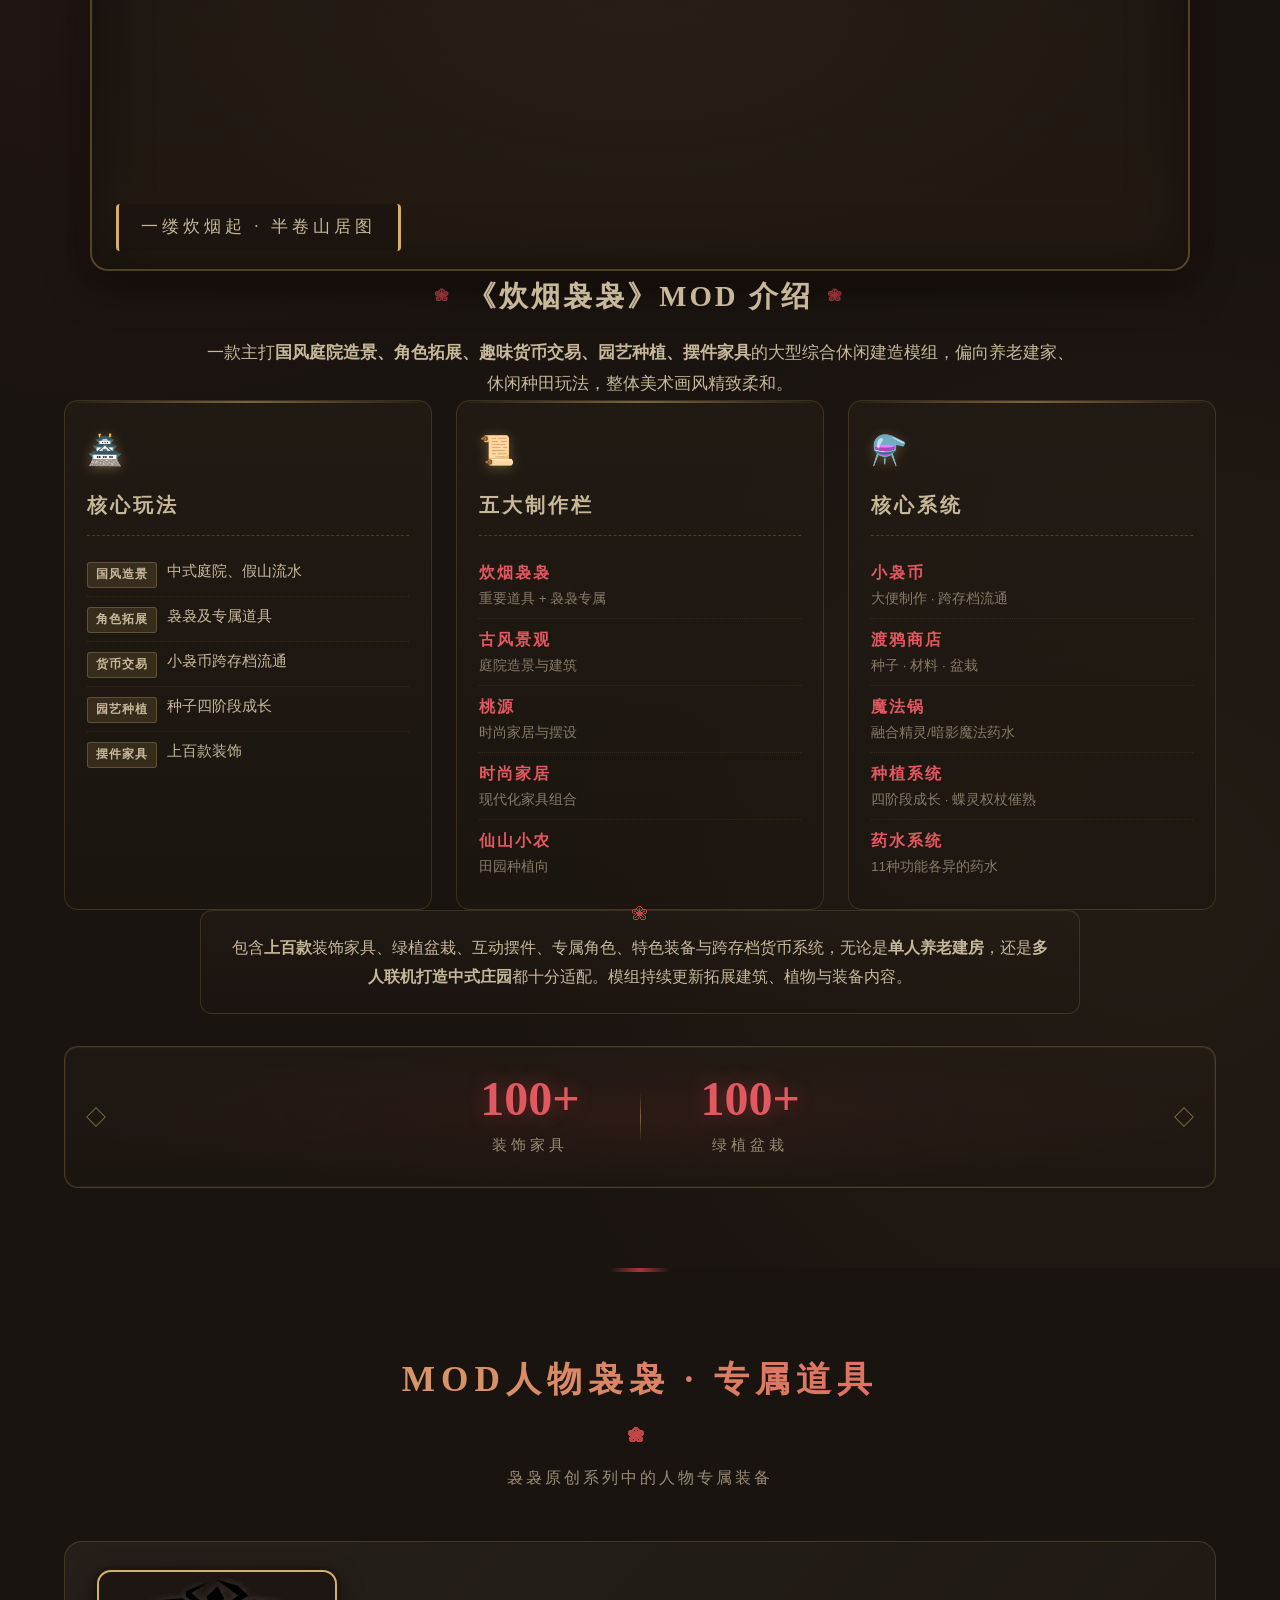
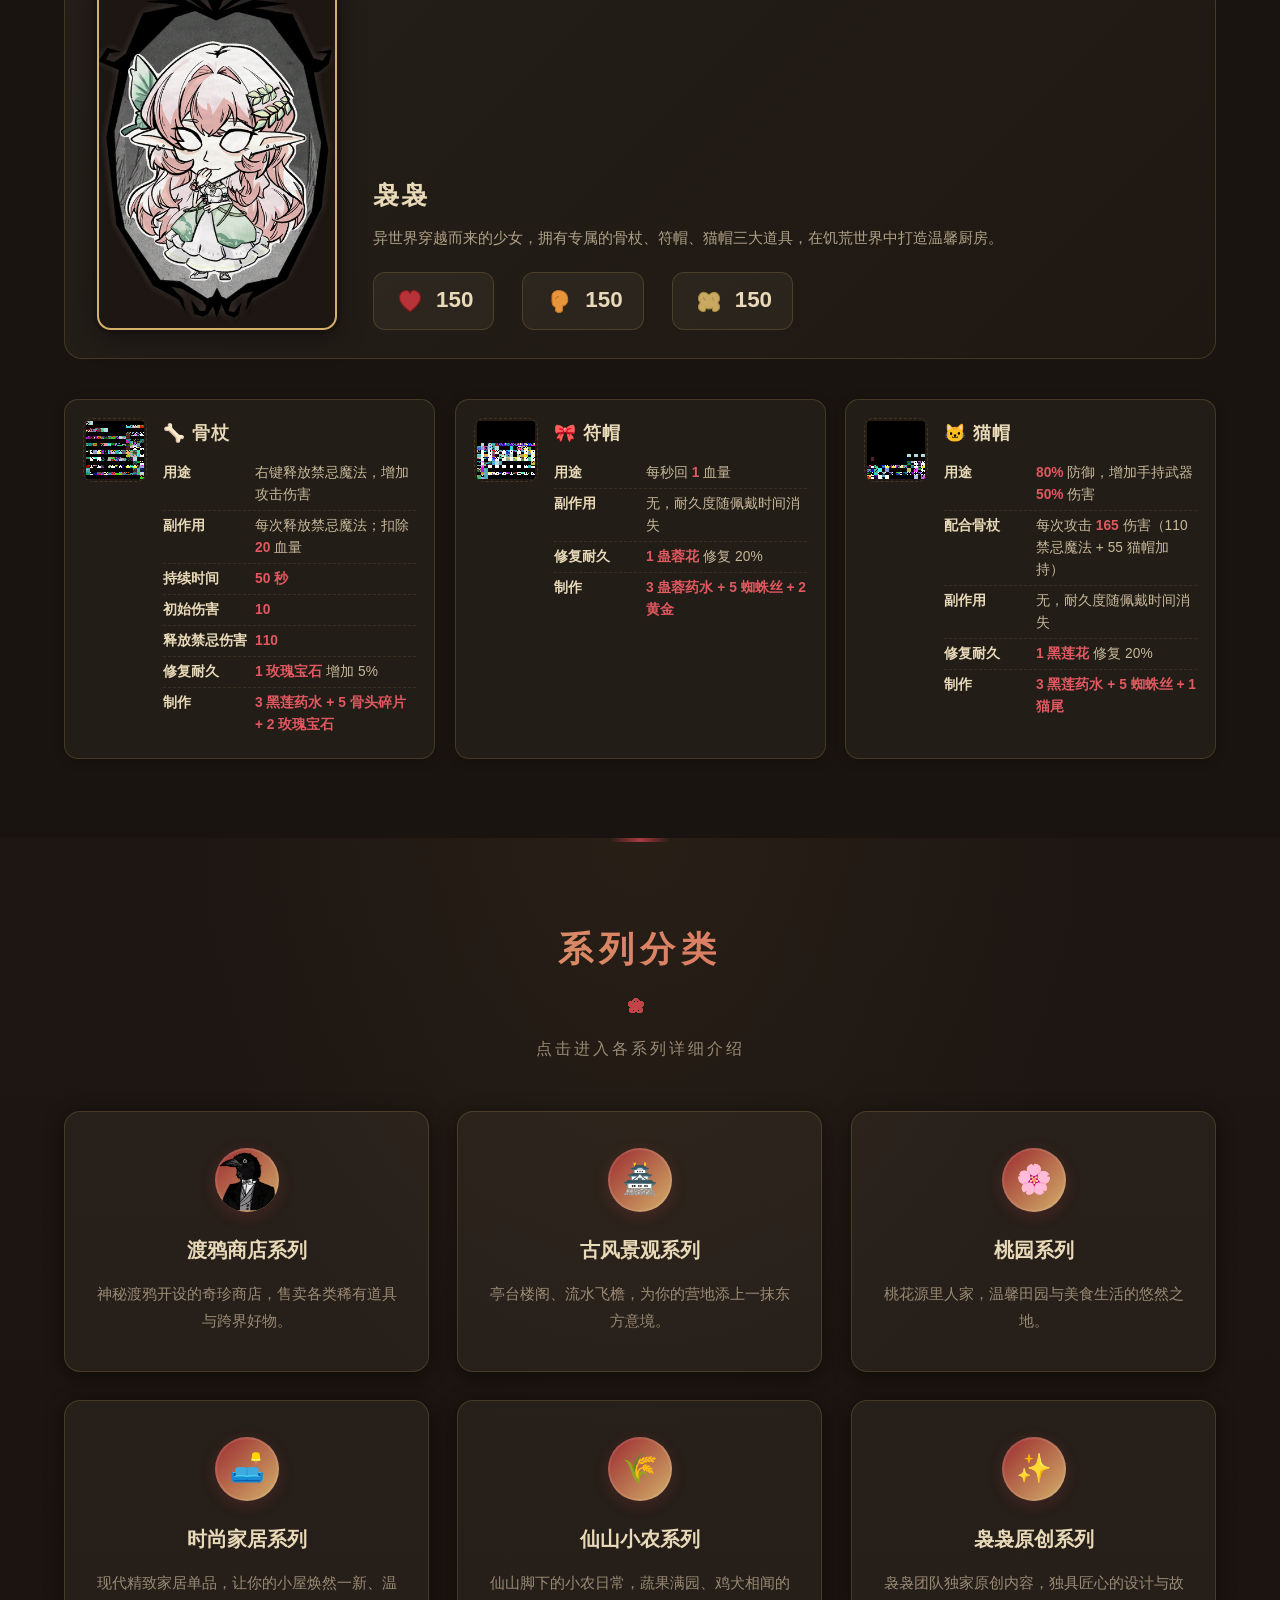
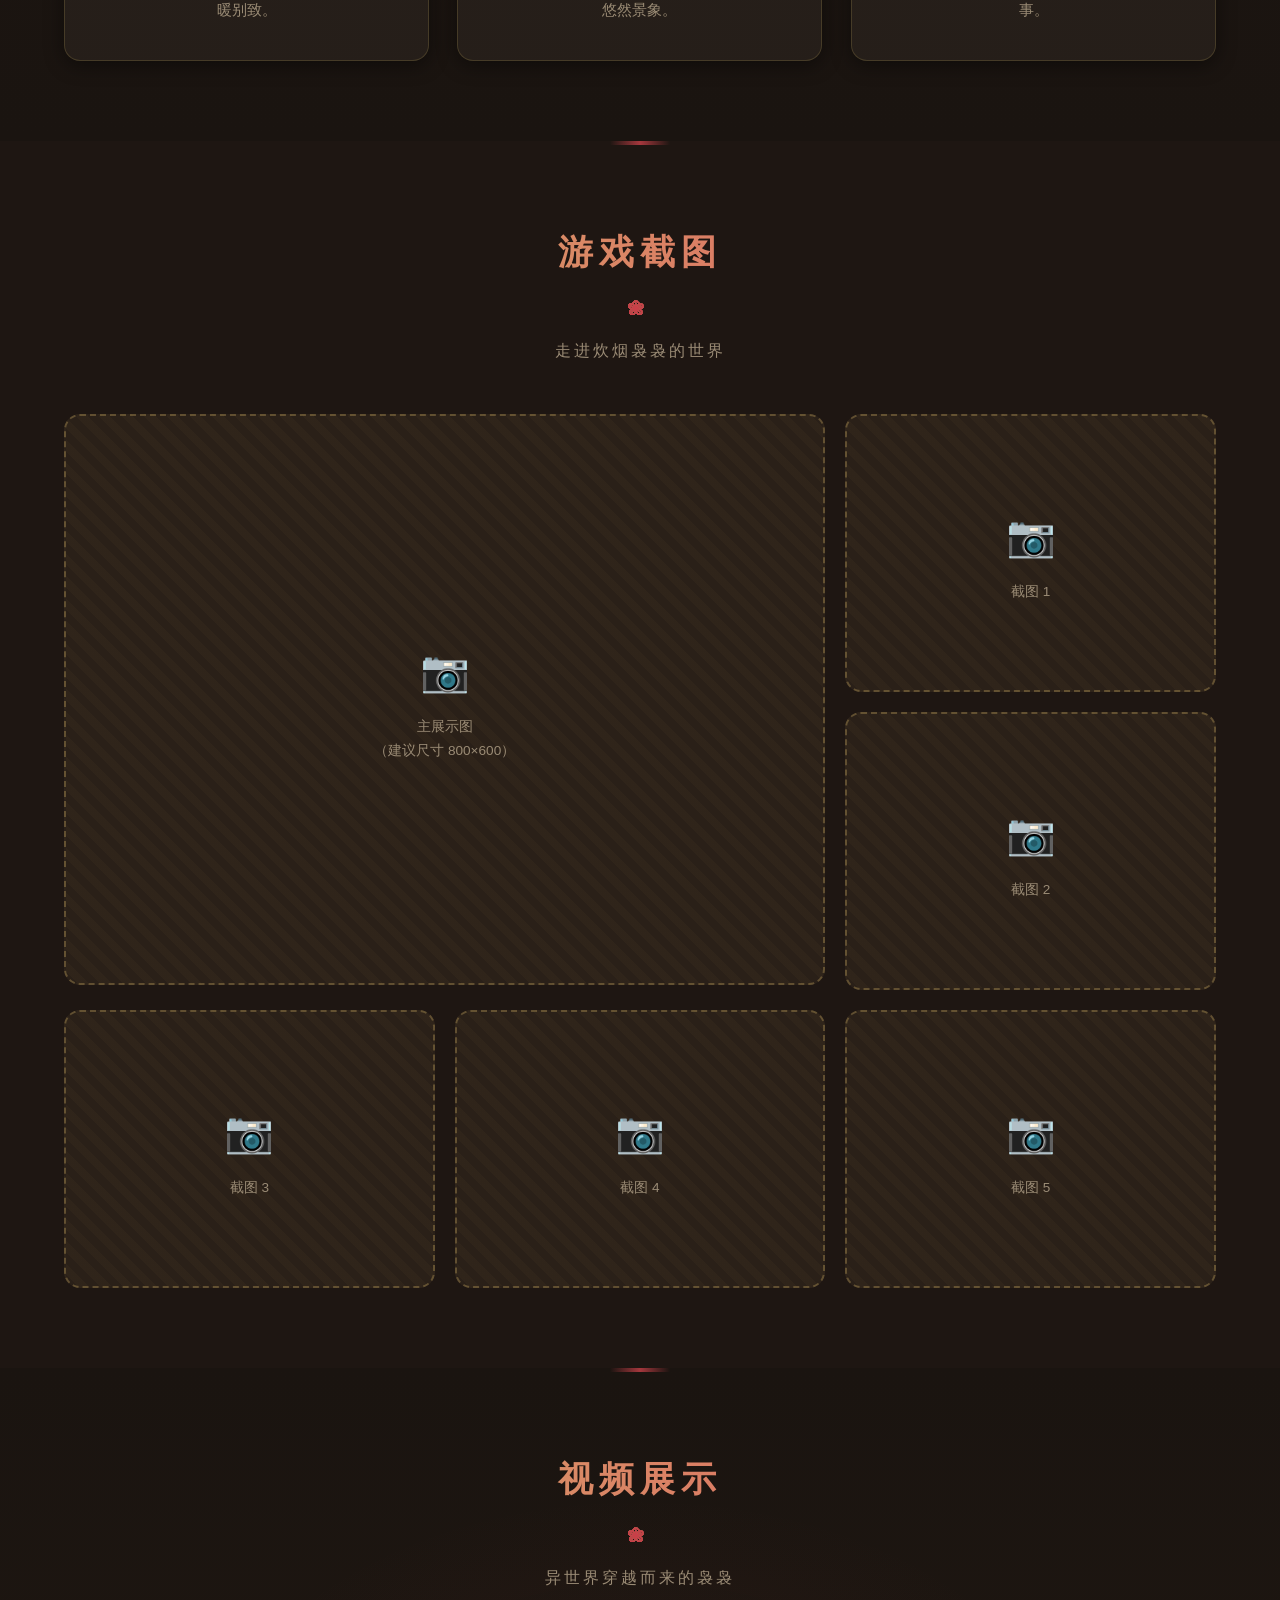
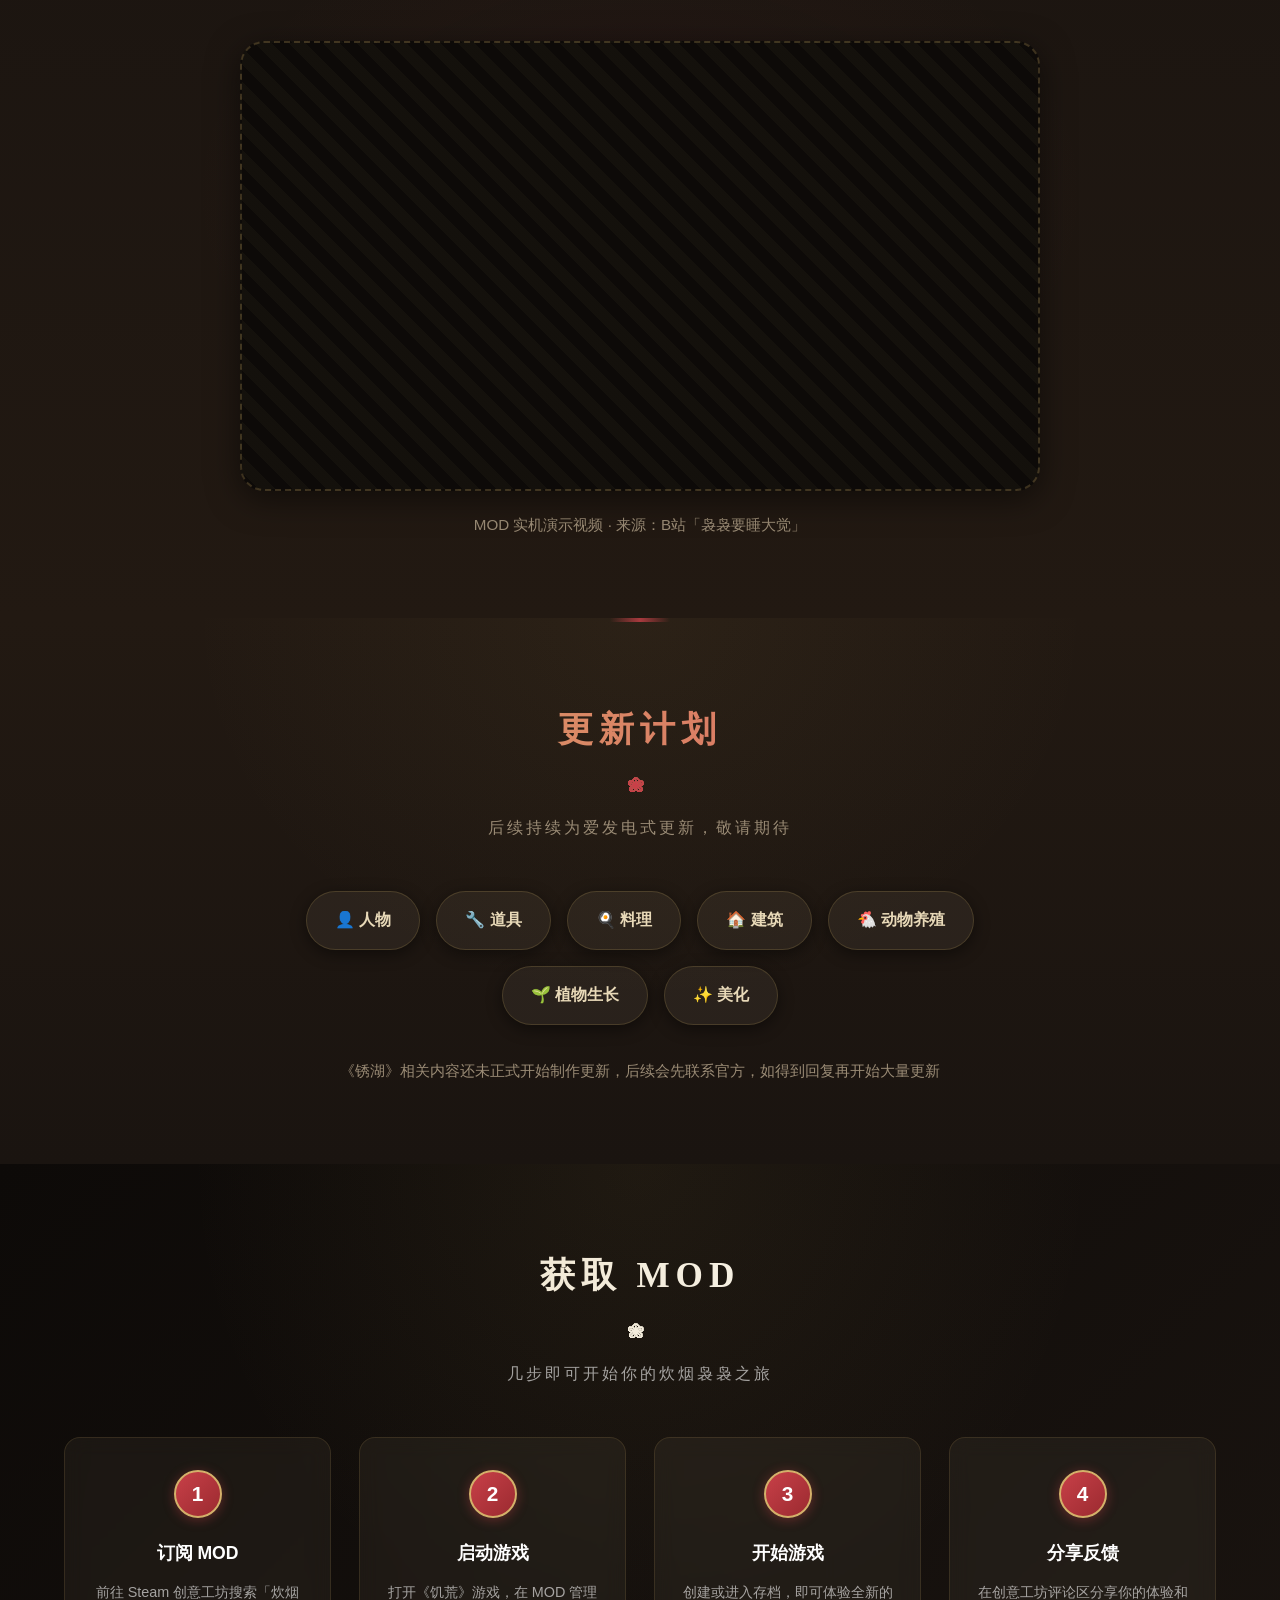
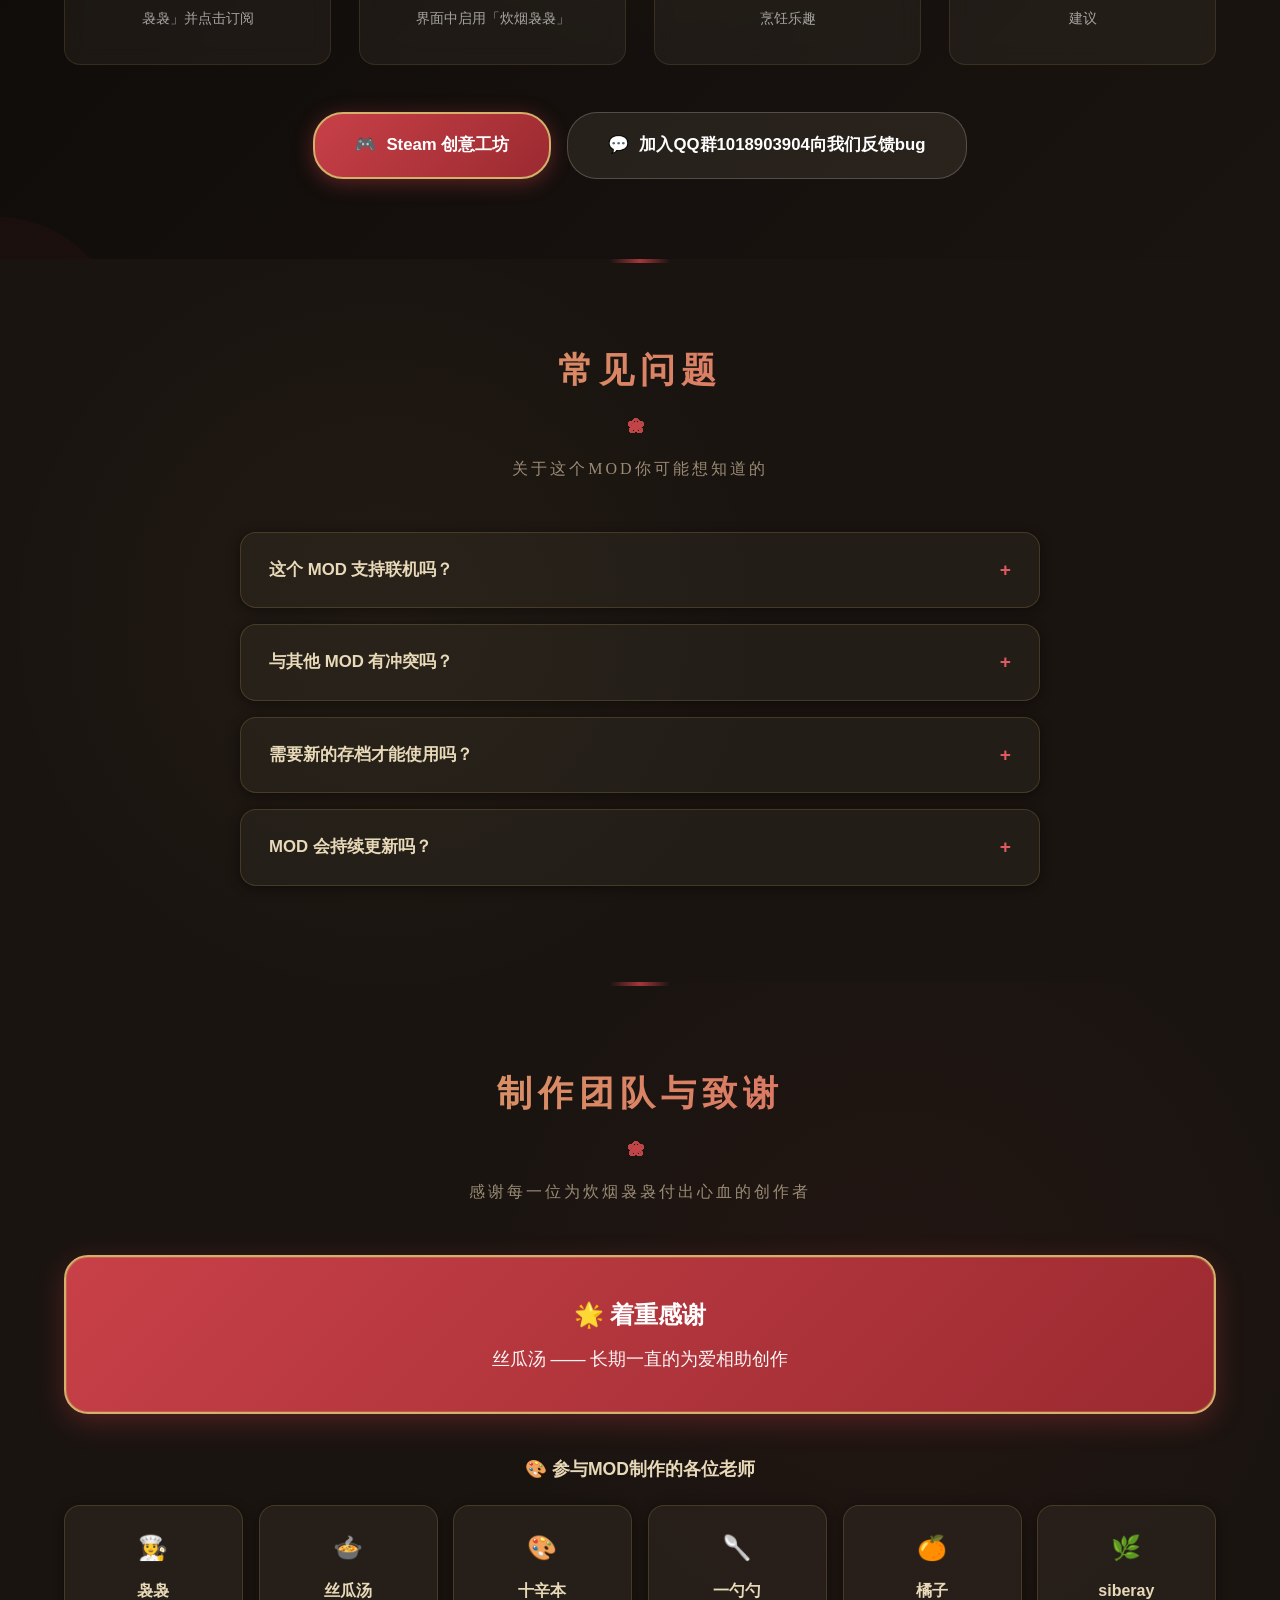
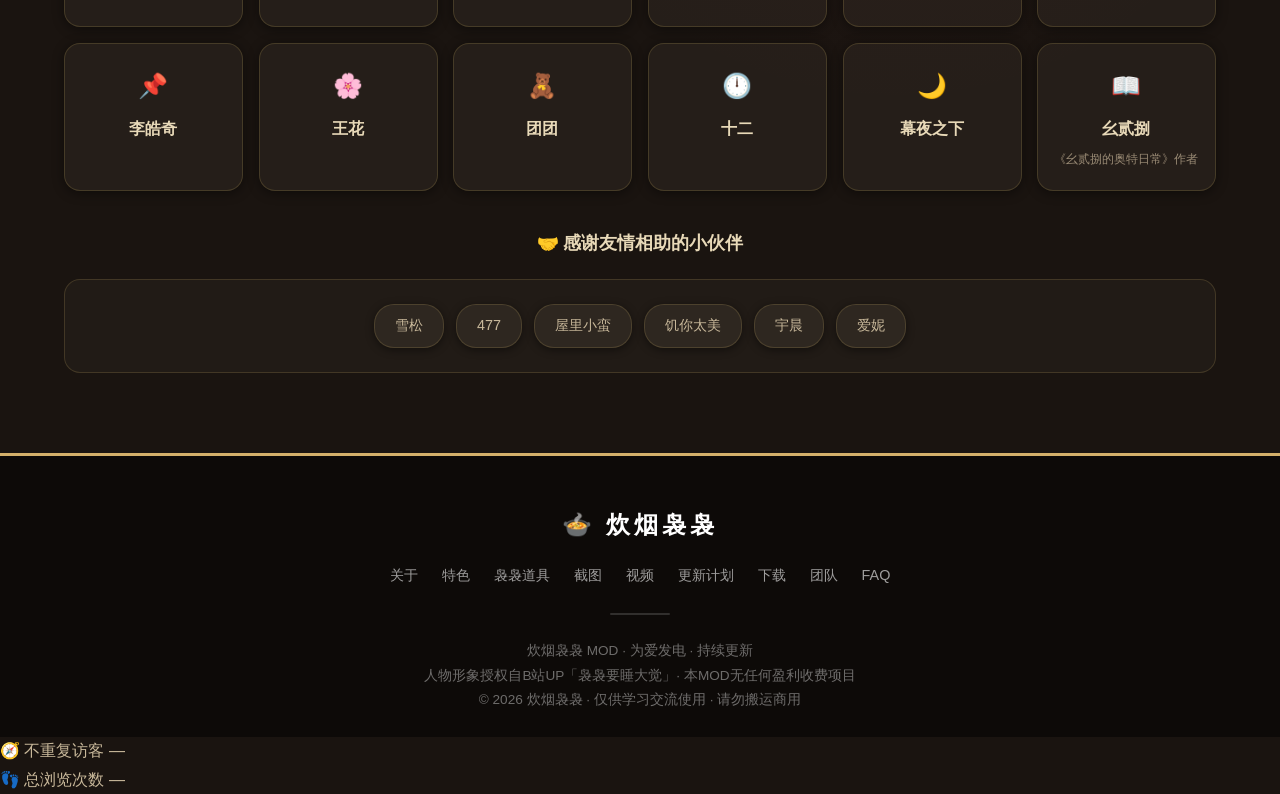
==== commit 0e181a3c: "feat: add visitor counter (unique + total views)" ====
--- a/index.html
+++ b/index.html
@@ -1,761 +1,818 @@
-<!DOCTYPE html>
-<html lang="zh-CN">
-<head>
-    <meta charset="UTF-8">
-    <meta name="viewport" content="width=device-width, initial-scale=1.0">
-    <title>炊烟袅袅 MOD 百科 | 饥荒</title>
-    <meta name="description" content="炊烟袅袅 — 一款为《饥荒》打造的温馨田园美食MOD。炊烟升起，归家有饭。">
-    <link rel="stylesheet" href="style.css?v=20260807_5">
-</head>
-<body>
-
-    <!-- ==================== 导航栏 ==================== -->
-    <!-- 【可修改】导航栏标题和链接可自行调整 -->
-    <nav class="navbar" id="navbar">
-        <div class="container">
-            <a href="#hero" class="nav-logo">
-                <span class="nav-logo-icon">炊</span>
-                <span>炊烟袅袅 MOD 百科</span>
-            </a>
-            <ul class="nav-links" id="navLinks">
-                <li><a href="#about">简介</a></li>
-                <li class="nav-dropdown">
-                    <a href="#features">系列 ▾</a>
-                    <ul class="nav-dropdown-menu">
-                        <li><a href="#features">▸ 系列总览</a></li>
-                        <li><a href="series-duya.html">▸ 渡鸦商店</a></li>
-                        <li><a href="series-gufeng.html">▸ 古风景观</a></li>
-                        <li><a href="series-taoyuan.html">▸ 桃园系列</a></li>
-                        <li><a href="series-shishang.html">▸ 时尚家居</a></li>
-                        <li><a href="series-xianshan.html">▸ 仙山小农</a></li>
-                        <li><a href="series-niaoniao.html">▸ 袅袅原创</a></li>
-                    </ul>
-                </li>
-                <li><a href="#mod-character">袅袅道具</a></li>
-                <li><a href="#gallery">截图</a></li>
-                <li><a href="#video">视频</a></li>
-                <li><a href="#details">详情</a></li>
-                <li><a href="#roadmap">更新计划</a></li>
-                <li><a href="#download">下载</a></li>
-                <li><a href="#credits">团队</a></li>
-                <li><a href="javascript:void(0)" onclick="openBookModal()">声明</a></li>
-                <li><a href="#faq">FAQ</a></li>
-            </ul>
-            <button class="nav-toggle" id="navToggle">☰</button>
-        </div>
-    </nav>
-
-    <!-- ==================== 搜索栏 ==================== -->
-    <div class="search-bar-wrapper" id="searchBarWrapper">
-        <div class="search-bar">
-            <div class="search-input-wrapper">
-                <span class="search-icon">🔍</span>
-                <input type="text" class="search-input" id="searchInput" placeholder="搜索全站内容…（如：渡鸦、桃园、料理、建筑）" autocomplete="off">
-                <button class="search-clear" id="searchClear" onclick="clearSearch()">✕</button>
-            </div>
-            <div class="search-results" id="searchResults"></div>
-        </div>
-    </div>
-
-    <!-- ==================== Hero 英雄区 ==================== -->
-    <!-- 【可修改】MOD名称、标语、徽标均可替换 -->
-    <section class="hero" id="hero">
-        <!-- 全屏背景图 -->
-        <div class="hero-bg" style="background-image: url('assets/hero_guofeng.png');"></div>
-        <!-- 暗化蒙版（让文字清晰） -->
-        <div class="hero-overlay"></div>
-        <!-- 顶部暖色光晕（夕阳感） -->
-        <div class="hero-glow"></div>
-        <!-- 顶部烟雾 -->
-        <div class="hero-smoke">
-            <span></span><span></span><span></span><span></span><span></span><span></span><span></span>
-        </div>
-
-        <!-- 装饰祥云（左上） -->
-        <svg class="auspicious-cloud cloud-tl" width="180" height="90" viewBox="0 0 180 90" style="position:absolute;top:120px;left:5%;opacity:0.20;">
-            <path d="M20,60 Q30,30 50,40 Q60,20 80,30 Q90,15 110,25 Q120,10 140,25 Q160,20 165,45 Q170,60 150,65 Q140,75 120,70 Q100,75 80,70 Q60,75 40,70 Q25,75 20,60 Z" fill="#B73239" stroke="#C9A961" stroke-width="1"/>
-            <path d="M40,55 Q50,45 65,50" stroke="#C9A961" stroke-width="0.5" fill="none"/>
-            <path d="M90,55 Q100,45 115,50" stroke="#C9A961" stroke-width="0.5" fill="none"/>
-        </svg>
-
-        <!-- 装饰祥云（右上） -->
-        <svg class="auspicious-cloud cloud-tr" width="220" height="100" viewBox="0 0 220 100" style="position:absolute;top:140px;right:3%;opacity:0.18;">
-            <path d="M20,70 Q35,40 60,50 Q75,25 100,40 Q115,20 140,35 Q160,25 175,50 Q190,35 205,55 Q210,75 185,75 Q170,85 145,80 Q120,85 95,80 Q65,85 40,80 Q20,85 20,70 Z" fill="#B73239" stroke="#C9A961" stroke-width="1"/>
-        </svg>
-
-        <!-- 装饰竹叶（左下） -->
-        <svg class="bamboo" width="60" height="200" viewBox="0 0 60 200" style="position:absolute;bottom:80px;left:3%;opacity:0.30;">
-            <line x1="15" y1="0" x2="15" y2="200" stroke="#6B8E5A" stroke-width="3"/>
-            <ellipse cx="20" cy="40" rx="20" ry="6" fill="#6B8E5A" transform="rotate(-30 20 40)"/>
-            <ellipse cx="12" cy="80" rx="18" ry="5" fill="#6B8E5A" transform="rotate(30 12 80)"/>
-            <ellipse cx="22" cy="130" rx="20" ry="6" fill="#6B8E5A" transform="rotate(-30 22 130)"/>
-            <ellipse cx="10" cy="170" rx="16" ry="5" fill="#6B8E5A" transform="rotate(30 10 170)"/>
-        </svg>
-
-        <!-- 装饰竹叶（右下） -->
-        <svg class="bamboo" width="60" height="200" viewBox="0 0 60 200" style="position:absolute;bottom:80px;right:3%;opacity:0.30;">
-            <line x1="45" y1="0" x2="45" y2="200" stroke="#6B8E5A" stroke-width="3"/>
-            <ellipse cx="40" cy="40" rx="20" ry="6" fill="#6B8E5A" transform="rotate(30 40 40)"/>
-            <ellipse cx="48" cy="80" rx="18" ry="5" fill="#6B8E5A" transform="rotate(-30 48 80)"/>
-            <ellipse cx="38" cy="130" rx="20" ry="6" fill="#6B8E5A" transform="rotate(30 38 130)"/>
-            <ellipse cx="50" cy="170" rx="16" ry="5" fill="#6B8E5A" transform="rotate(-30 50 170)"/>
-        </svg>
-
-        <div class="hero-content">
-            <span class="hero-badge">饥荒 Don't Starve MOD</span>
-            <h1 class="hero-title" data-text="炊烟袅袅">炊烟袅袅</h1>
-            <div class="hero-subtitle">炊烟起 · 归家有饭 · 一席人间烟火</div>
-            <p class="hero-notice">本网站持续更新中，未展示的物品请加入QQ群咨询哦</p>
-            <div class="hero-greeting">
-                <p>希望大家玩得开心，可以的话B站关注一下UP「袅袅要睡大觉」吧～</p>
-                <p>感谢阅读，如后续有任何问题，请直接联系袅袅解决，勿发布过激言论。</p>
-                <p class="hero-thanks">感恩理解与支持 ❤️</p>
-            </div>
-            <div class="hero-buttons">
-                <a href="#download" class="btn btn-primary">获取 MOD</a>
-                <a href="#about" class="btn btn-outline">了解详情</a>
-            </div>
-        </div>
-
-        <div class="scroll-hint">向下滚动探索 ↓</div>
-    </section>
-
-    <!-- ==================== 关于/简介区 ==================== -->
-    <section class="section about" id="about">
-        <div class="container">
-            <h2 class="section-title">关于这个MOD</h2>
-            <p class="section-subtitle">异世界穿越而来的袅袅</p>
-
-            <!-- 顶部横幅主图 -->
-            <div class="about-banner fade-in">
-                <img src="assets/图片高清放大.png" alt="炊烟袅袅 · 袅袅人物立绘">
-                <div class="about-banner-caption">一缕炊烟起 · 半卷山居图</div>
-            </div>
-
-            <!-- 引言段：位于横幅下方居中 -->
-            <div class="about-intro fade-in">
-                <h3>《炊烟袅袅》MOD 介绍</h3>
-                <p>一款主打<strong>国风庭院造景、角色拓展、趣味货币交易、园艺种植、摆件家具</strong>的大型综合休闲建造模组，偏向养老建家、休闲种田玩法，整体美术画风精致柔和。</p>
-            </div>
-
-            <!-- 三大模块卡片（核心玩法 / 制作栏 / 核心系统） -->
-            <div class="about-cards">
-
-                <!-- 卡片 1：核心玩法 -->
-                <div class="about-card fade-in">
-                    <div class="about-card-icon">🏯</div>
-                    <h4>核心玩法</h4>
-                    <ul class="about-card-list">
-                        <li><span class="tag">国风造景</span>中式庭院、假山流水</li>
-                        <li><span class="tag">角色拓展</span>袅袅及专属道具</li>
-                        <li><span class="tag">货币交易</span>小袅币跨存档流通</li>
-                        <li><span class="tag">园艺种植</span>种子四阶段成长</li>
-                        <li><span class="tag">摆件家具</span>上百款装饰</li>
-                    </ul>
-                </div>
-
-                <!-- 卡片 2：五个制作栏 -->
-                <div class="about-card fade-in">
-                    <div class="about-card-icon">📜</div>
-                    <h4>五大制作栏</h4>
-                    <ul class="about-card-list make-list">
-                        <li><strong>炊烟袅袅</strong><span>重要道具 + 袅袅专属</span></li>
-                        <li><strong>古风景观</strong><span>庭院造景与建筑</span></li>
-                        <li><strong>桃源</strong><span>时尚家居与摆设</span></li>
-                        <li><strong>时尚家居</strong><span>现代化家具组合</span></li>
-                        <li><strong>仙山小农</strong><span>田园种植向</span></li>
-                    </ul>
-                </div>
-
-                <!-- 卡片 3：核心系统 -->
-                <div class="about-card fade-in">
-                    <div class="about-card-icon">⚗️</div>
-                    <h4>核心系统</h4>
-                    <ul class="about-card-list system-list">
-                        <li><strong>小袅币</strong><span>大便制作 · 跨存档流通</span></li>
-                        <li><strong>渡鸦商店</strong><span>种子 · 材料 · 盆栽</span></li>
-                        <li><strong>魔法锅</strong><span>融合精灵/暗影魔法药水</span></li>
-                        <li><strong>种植系统</strong><span>四阶段成长 · 蝶灵权杖催熟</span></li>
-                        <li><strong>药水系统</strong><span>11种功能各异的药水</span></li>
-                    </ul>
-                </div>
-            </div>
-
-            <!-- 尾部包裹段：适用场景 -->
-            <div class="about-extra fade-in">
-                <p>包含<strong>上百款</strong>装饰家具、绿植盆栽、互动摆件、专属角色、特色装备与跨存档货币系统，无论是<strong>单人养老建房</strong>，还是<strong>多人联机打造中式庄园</strong>都十分适配。模组持续更新拓展建筑、植物与装备内容。</p>
-            </div>
-
-            <!-- 底部统计数据条幅 -->
-            <div class="about-stats-banner fade-in">
-                <div class="about-stat">
-                    <div class="stat-number">100<span class="stat-plus">+</span></div>
-                    <div class="stat-label">装饰家具</div>
-                </div>
-                <div class="stats-divider"></div>
-                <div class="about-stat">
-                    <div class="stat-number">100<span class="stat-plus">+</span></div>
-                    <div class="stat-label">绿植盆栽</div>
-                </div>
-            </div>
-        </div>
-    </section>
-
-    <!-- ==================== MOD人物袅袅专属道具区 ==================== -->
-    <section class="section mod-character" id="mod-character">
-        <div class="container">
-            <h2 class="section-title">MOD人物袅袅 · 专属道具</h2>
-            <p class="section-subtitle">袅袅原创系列中的人物专属装备</p>
-
-            <!-- 人物立绘 + 三维属性 -->
-            <div class="char-showcase">
-                <div class="char-portrait">
-                    <img src="assets/niaoniao_portrait.png" alt="袅袅立绘" class="char-portrait-img">
-                </div>
-                <div class="char-info">
-                    <h3>袅袅</h3>
-                    <p>异世界穿越而来的少女，拥有专属的骨杖、符帽、猫帽三大道具，在饥荒世界中打造温馨厨房。</p>
-                    <div class="char-stats">
-                        <div class="char-stat-item">
-                            <span class="char-stat-icon">
-                                <svg viewBox="0 0 32 32" xmlns="http://www.w3.org/2000/svg">
-                                    <path d="M16 28 C16 28 4 20 4 12 C4 7 8 4 12 4 C14 4 16 6 16 8 C16 6 18 4 20 4 C24 4 28 7 28 12 C28 20 16 28 16 28 Z" fill="#B73239" stroke="#8B1A1F" stroke-width="1.2"/>
-                                </svg>
-                            </span>
-                            <span class="char-stat-value">150</span>
-                        </div>
-                        <div class="char-stat-item">
-                            <span class="char-stat-icon">
-                                <svg viewBox="0 0 32 32" xmlns="http://www.w3.org/2000/svg">
-                                    <path d="M8 10 C8 6 12 4 16 4 C22 4 26 8 26 14 C26 18 24 21 20 22 L20 26 C20 28 18 29 16 29 C14 29 12 28 12 26 L12 23 C9 22 8 19 8 16 Z" fill="#E8943A" stroke="#C77A2A" stroke-width="1.2"/>
-                                    <path d="M12 14 C12 12 14 11 16 11" stroke="#A85D1A" stroke-width="0.8" fill="none"/>
-                                </svg>
-                            </span>
-                            <span class="char-stat-value">150</span>
-                        </div>
-                        <div class="char-stat-item">
-                            <span class="char-stat-icon">
-                                <svg viewBox="0 0 32 32" xmlns="http://www.w3.org/2000/svg">
-                                    <path d="M10 6 C7 6 4 9 4 13 C4 15 5 17 6 18 C5 19 4 21 4 23 C4 26 7 28 10 28 C11 28 12 27 12 26 L12 24 C14 25 18 25 20 24 L20 26 C20 27 21 28 22 28 C25 28 28 26 28 23 C28 21 27 19 26 18 C27 17 28 15 28 13 C28 9 25 6 22 6 C20 6 18 7 16 9 C14 7 12 6 10 6 Z" fill="#C9A961" stroke="#A88A3E" stroke-width="1.2"/>
-                                    <path d="M10 12 C10 14 11 15 12 15" stroke="#8B7230" stroke-width="0.8" fill="none"/>
-                                    <path d="M20 12 C20 14 21 15 22 15" stroke="#8B7230" stroke-width="0.8" fill="none"/>
-                                </svg>
-                            </span>
-                            <span class="char-stat-value">150</span>
-                        </div>
-                    </div>
-                </div>
-            </div>
-
-            <div class="item-grid">
-
-                <!-- 骨杖 -->
-                <div class="item-card-small">
-                    <div class="item-icon-64">
-                        <img src="assets/niao_eq_staff_bone.png" alt="骨杖">
-                    </div>
-                    <div class="item-stats">
-                        <h4 class="item-name" style="margin-bottom:8px;">🦴 骨杖</h4>
-                        <div class="item-stat-row"><span class="item-stat-key">用途</span><span class="item-stat-val">右键释放禁忌魔法，增加攻击伤害</span></div>
-                        <div class="item-stat-row"><span class="item-stat-key">副作用</span><span class="item-stat-val">每次释放禁忌魔法；扣除 <strong>20</strong> 血量</span></div>
-                        <div class="item-stat-row"><span class="item-stat-key">持续时间</span><span class="item-stat-val"><strong>50 秒</strong></span></div>
-                        <div class="item-stat-row"><span class="item-stat-key">初始伤害</span><span class="item-stat-val"><strong>10</strong></span></div>
-                        <div class="item-stat-row"><span class="item-stat-key">释放禁忌伤害</span><span class="item-stat-val"><strong>110</strong></span></div>
-                        <div class="item-stat-row"><span class="item-stat-key">修复耐久</span><span class="item-stat-val"><strong>1 玫瑰宝石</strong> 增加 5%</span></div>
-                        <div class="item-stat-row"><span class="item-stat-key">制作</span><span class="item-stat-val"><strong>3 黑莲药水 + 5 骨头碎片 + 2 玫瑰宝石</strong></span></div>
-                    </div>
-                </div>
-
-                <!-- 符帽 -->
-                <div class="item-card-small">
-                    <div class="item-icon-64">
-                        <img src="assets/niao_eq_hat_talisman.png" alt="符帽">
-                    </div>
-                    <div class="item-stats">
-                        <h4 class="item-name" style="margin-bottom:8px;">🎀 符帽</h4>
-                        <div class="item-stat-row"><span class="item-stat-key">用途</span><span class="item-stat-val">每秒回 <strong>1</strong> 血量</span></div>
-                        <div class="item-stat-row"><span class="item-stat-key">副作用</span><span class="item-stat-val">无，耐久度随佩戴时间消失</span></div>
-                        <div class="item-stat-row"><span class="item-stat-key">修复耐久</span><span class="item-stat-val"><strong>1 蛊蓉花</strong> 修复 20%</span></div>
-                        <div class="item-stat-row"><span class="item-stat-key">制作</span><span class="item-stat-val"><strong>3 蛊蓉药水 + 5 蜘蛛丝 + 2 黄金</strong></span></div>
-                    </div>
-                </div>
-
-                <!-- 猫帽 -->
-                <div class="item-card-small">
-                    <div class="item-icon-64">
-                        <img src="assets/niao_eq_hat_kitty.png" alt="猫帽">
-                    </div>
-                    <div class="item-stats">
-                        <h4 class="item-name" style="margin-bottom:8px;">🐱 猫帽</h4>
-                        <div class="item-stat-row"><span class="item-stat-key">用途</span><span class="item-stat-val"><strong>80%</strong> 防御，增加手持武器 <strong>50%</strong> 伤害</span></div>
-                        <div class="item-stat-row"><span class="item-stat-key">配合骨杖</span><span class="item-stat-val">每次攻击 <strong>165</strong> 伤害（110 禁忌魔法 + 55 猫帽加持）</span></div>
-                        <div class="item-stat-row"><span class="item-stat-key">副作用</span><span class="item-stat-val">无，耐久度随佩戴时间消失</span></div>
-                        <div class="item-stat-row"><span class="item-stat-key">修复耐久</span><span class="item-stat-val"><strong>1 黑莲花</strong> 修复 20%</span></div>
-                        <div class="item-stat-row"><span class="item-stat-key">制作</span><span class="item-stat-val"><strong>3 黑莲药水 + 5 蜘蛛丝 + 1 猫尾</strong></span></div>
-                    </div>
-                </div>
-
-            </div>
-        </div>
-    </section>
-
-    <!-- ==================== 系列分类区 ==================== -->
-    <!-- 【可修改】系列卡片点击会跳转至下方对应系列详情区 -->
-    <section class="section features" id="features">
-        <div class="container">
-            <h2 class="section-title">系列分类</h2>
-            <p class="section-subtitle">点击进入各系列详细介绍</p>
-            <div class="features-grid">
-                <!-- 系列卡片 1：渡鸦商店 -->
-                <a href="series-duya.html" class="series-card fade-in">
-                    <div class="feature-icon feature-icon-img"><img src="assets/duya_shop_icon.png" alt="渡鸦商店"></div>
-                    <h3>渡鸦商店系列</h3>
-                    <p>神秘渡鸦开设的奇珍商店，售卖各类稀有道具与跨界好物。</p>
-                </a>
-                <!-- 系列卡片 2：古风景观 -->
-                <a href="series-gufeng.html" class="series-card fade-in">
-                    <div class="feature-icon">🏯</div>
-                    <h3>古风景观系列</h3>
-                    <p>亭台楼阁、流水飞檐，为你的营地添上一抹东方意境。</p>
-                </a>
-                <!-- 系列卡片 3：桃园 -->
-                <a href="series-taoyuan.html" class="series-card fade-in">
-                    <div class="feature-icon">🌸</div>
-                    <h3>桃园系列</h3>
-                    <p>桃花源里人家，温馨田园与美食生活的悠然之地。</p>
-                </a>
-                <!-- 系列卡片 4：时尚家居 -->
-                <a href="series-shishang.html" class="series-card fade-in">
-                    <div class="feature-icon">🛋️</div>
-                    <h3>时尚家居系列</h3>
-                    <p>现代精致家居单品，让你的小屋焕然一新、温暖别致。</p>
-                </a>
-                <!-- 系列卡片 5：仙山小农 -->
-                <a href="series-xianshan.html" class="series-card fade-in">
-                    <div class="feature-icon">🌾</div>
-                    <h3>仙山小农系列</h3>
-                    <p>仙山脚下的小农日常，蔬果满园、鸡犬相闻的悠然景象。</p>
-                </a>
-                <!-- 系列卡片 6：袅袅原创 -->
-                <a href="series-niaoniao.html" class="series-card fade-in">
-                    <div class="feature-icon">✨</div>
-                    <h3>袅袅原创系列</h3>
-                    <p>袅袅团队独家原创内容，独具匠心的设计与故事。</p>
-                </a>
-            </div>
-        </div>
-    </section>
-
-    <!-- ==================== 图片展示区 ==================== -->
-    <!-- 【可修改】每个占位框均可替换为实际游戏截图 -->
-    <section class="section gallery" id="gallery">
-        <div class="container">
-            <h2 class="section-title">游戏截图</h2>
-            <p class="section-subtitle">走进炊烟袅袅的世界</p>
-            <div class="gallery-grid">
-                <!-- 大图占位 -->
-                <!-- 【图片占位】替换方法：删除占位内容，添加 <img src="图片路径" style="width:100%;height:100%;object-fit:cover;border-radius:14px;"> -->
-                <div class="gallery-item large">
-                    <span class="placeholder-icon">📷</span>
-                    <span class="placeholder-text">主展示图<br>（建议尺寸 800×600）</span>
-                </div>
-                <!-- 小图占位 1 -->
-                <div class="gallery-item">
-                    <span class="placeholder-icon">📷</span>
-                    <span class="placeholder-text">截图 1</span>
-                </div>
-                <!-- 小图占位 2 -->
-                <div class="gallery-item">
-                    <span class="placeholder-icon">📷</span>
-                    <span class="placeholder-text">截图 2</span>
-                </div>
-                <!-- 小图占位 3 -->
-                <div class="gallery-item">
-                    <span class="placeholder-icon">📷</span>
-                    <span class="placeholder-text">截图 3</span>
-                </div>
-                <!-- 小图占位 4 -->
-                <div class="gallery-item">
-                    <span class="placeholder-icon">📷</span>
-                    <span class="placeholder-text">截图 4</span>
-                </div>
-                <!-- 小图占位 5 -->
-                <div class="gallery-item">
-                    <span class="placeholder-icon">📷</span>
-                    <span class="placeholder-text">截图 5</span>
-                </div>
-            </div>
-        </div>
-    </section>
-
-    <!-- ==================== 视频展示区 ==================== -->
-    <section class="section video-section" id="video">
-        <div class="container">
-            <h2 class="section-title">视频展示</h2>
-            <p class="section-subtitle">异世界穿越而来的袅袅</p>
-            <div class="video-container">
-                <iframe src="//player.bilibili.com/player.html?bvid=BV1P9VC6AEhm&autoplay=0" scrolling="no" border="0" frameborder="no" framespacing="0" allowfullscreen="true" style="width:100%;height:100%;border-radius:24px;"></iframe>
-            </div>
-            <p class="video-caption">MOD 实机演示视频 · 来源：B站「袅袅要睡大觉」</p>
-        </div>
-    </section>
-
-    <!-- ==================== 更新计划区 ==================== -->
-    <section class="section roadmap" id="roadmap">
-        <div class="container">
-            <h2 class="section-title">更新计划</h2>
-            <p class="section-subtitle">后续持续为爱发电式更新，敬请期待</p>
-            <div class="roadmap-tags">
-                <div class="roadmap-tag">👤 人物</div>
-                <div class="roadmap-tag">🔧 道具</div>
-                <div class="roadmap-tag">🍳 料理</div>
-                <div class="roadmap-tag">🏠 建筑</div>
-                <div class="roadmap-tag">🐔 动物养殖</div>
-                <div class="roadmap-tag">🌱 植物生长</div>
-                <div class="roadmap-tag">✨ 美化</div>
-            </div>
-            <p class="roadmap-note">《锈湖》相关内容还未正式开始制作更新，后续会先联系官方，如得到回复再开始大量更新</p>
-        </div>
-    </section>
-
-    <!-- ==================== 下载/指引区 ==================== -->
-    <!-- 【可修改】下载链接和步骤说明可自行调整 -->
-    <section class="section download" id="download">
-        <div class="container">
-            <h2 class="section-title">获取 MOD</h2>
-            <p class="section-subtitle">几步即可开始你的炊烟袅袅之旅</p>
-            <div class="download-steps">
-                <div class="step-card">
-                    <div class="step-number">1</div>
-                    <h4>订阅 MOD</h4>
-                    <p>前往 Steam 创意工坊搜索「炊烟袅袅」并点击订阅</p>
-                </div>
-                <div class="step-card">
-                    <div class="step-number">2</div>
-                    <h4>启动游戏</h4>
-                    <p>打开《饥荒》游戏，在 MOD 管理界面中启用「炊烟袅袅」</p>
-                </div>
-                <div class="step-card">
-                    <div class="step-number">3</div>
-                    <h4>开始游戏</h4>
-                    <p>创建或进入存档，即可体验全新的烹饪乐趣</p>
-                </div>
-                <div class="step-card">
-                    <div class="step-number">4</div>
-                    <h4>分享反馈</h4>
-                    <p>在创意工坊评论区分享你的体验和建议</p>
-                </div>
-            </div>
-            <div class="download-buttons">
-                <!-- 【链接占位】将 # 替换为 Steam 创意工坊实际链接 -->
-                <a href="#" class="btn-download" target="_blank" rel="noopener">
-                    <span>🎮</span> Steam 创意工坊
-                </a>
-                <!-- 【链接占位】QQ群链接 -->
-                <a href="https://qm.qq.com/q/1018903904" class="btn-download-secondary" target="_blank" rel="noopener">
-                    <span>💬</span> 加入QQ群1018903904向我们反馈bug
-                </a>
-            </div>
-        </div>
-    </section>
-
-    <!-- ==================== 常见问题区 ==================== -->
-    <!-- 【可修改】问题和答案均可自行编辑 -->
-    <section class="section faq" id="faq">
-        <div class="container">
-            <h2 class="section-title">常见问题</h2>
-            <p class="section-subtitle">关于这个MOD你可能想知道的</p>
-            <div class="faq-list">
-                <div class="faq-item">
-                    <div class="faq-question" onclick="toggleFAQ(this)">
-                        <span>这个 MOD 支持联机吗？</span>
-                        <span class="faq-icon">+</span>
-                    </div>
-                    <div class="faq-answer">
-                        <p>支持。炊烟袅袅 MOD 兼容《饥荒：联机版》，你可以和好友一起享受烹饪的乐趣。请确保所有玩家都订阅并启用了该 MOD。</p>
-                    </div>
-                </div>
-                <div class="faq-item">
-                    <div class="faq-question" onclick="toggleFAQ(this)">
-                        <span>与其他 MOD 有冲突吗？</span>
-                        <span class="faq-icon">+</span>
-                    </div>
-                    <div class="faq-answer">
-                        <p>本 MOD 经过充分测试，与大多数热门 MOD 兼容。如果遇到冲突问题，请调整 MOD 加载顺序或反馈给作者。</p>
-                    </div>
-                </div>
-                <div class="faq-item">
-                    <div class="faq-question" onclick="toggleFAQ(this)">
-                        <span>需要新的存档才能使用吗？</span>
-                        <span class="faq-icon">+</span>
-                    </div>
-                    <div class="faq-answer">
-                        <p>不需要。你可以直接在已有存档中启用该 MOD，新增内容会在游戏中自然出现。</p>
-                    </div>
-                </div>
-                <div class="faq-item">
-                    <div class="faq-question" onclick="toggleFAQ(this)">
-                        <span>MOD 会持续更新吗？</span>
-                        <span class="faq-icon">+</span>
-                    </div>
-                    <div class="faq-answer">
-                        <p>作者会根据玩家反馈持续优化和更新内容，后续计划加入更多食谱、建筑和特殊机制。</p>
-                    </div>
-                </div>
-            </div>
-        </div>
-    </section>
-
-    <!-- ==================== 制作团队与致谢区 ==================== -->
-    <section class="section credits" id="credits">
-        <div class="container">
-            <h2 class="section-title">制作团队与致谢</h2>
-            <p class="section-subtitle">感谢每一位为炊烟袅袅付出心血的创作者</p>
-
-            <!-- 着重感谢 -->
-            <div class="credits-highlight fade-in">
-                <h3>🌟 着重感谢</h3>
-                <p>丝瓜汤 —— 长期一直的为爱相助创作</p>
-            </div>
-
-            <!-- 制作团队 -->
-            <p class="credits-section-label">🎨 参与MOD制作的各位老师</p>
-            <div class="credits-team-grid">
-                <div class="team-member">
-                    <span class="member-icon">👩‍🍳</span>
-                    袅袅
-                </div>
-                <div class="team-member">
-                    <span class="member-icon">🍲</span>
-                    丝瓜汤
-                </div>
-                <div class="team-member">
-                    <span class="member-icon">🎨</span>
-                    十辛本
-                </div>
-                <div class="team-member">
-                    <span class="member-icon">🥄</span>
-                    一勺勺
-                </div>
-                <div class="team-member">
-                    <span class="member-icon">🍊</span>
-                    橘子
-                </div>
-                <div class="team-member">
-                    <span class="member-icon">🌿</span>
-                    siberay
-                </div>
-                <div class="team-member">
-                    <span class="member-icon">📌</span>
-                    李皓奇
-                </div>
-                <div class="team-member">
-                    <span class="member-icon">🌸</span>
-                    王花
-                </div>
-                <div class="team-member">
-                    <span class="member-icon">🧸</span>
-                    团团
-                </div>
-                <div class="team-member">
-                    <span class="member-icon">🕛</span>
-                    十二
-                </div>
-                <div class="team-member">
-                    <span class="member-icon">🌙</span>
-                    幕夜之下
-                </div>
-                <div class="team-member">
-                    <span class="member-icon">📖</span>
-                    幺贰捌
-                    <div class="member-note">《幺贰捌的奥特日常》作者</div>
-                </div>
-            </div>
-
-            <!-- 友情相助 -->
-            <p class="credits-section-label">🤝 感谢友情相助的小伙伴</p>
-            <div class="credits-friends">
-                <span class="friend-tag">雪松</span>
-                <span class="friend-tag">477</span>
-                <span class="friend-tag">屋里小蛮</span>
-                <span class="friend-tag">饥你太美</span>
-                <span class="friend-tag">宇晨</span>
-                <span class="friend-tag">爱妮</span>
-            </div>
-        </div>
-    </section>
-
-    <!-- ==================== 页脚 ==================== -->
-    <!-- 【可修改】页脚信息和链接可自行调整 -->
-    <footer class="footer">
-        <div class="container">
-            <div class="footer-logo">
-                <span>🍲</span> 炊烟袅袅
-            </div>
-            <div class="footer-links">
-                <a href="#about">关于</a>
-                <a href="#features">特色</a>
-                <a href="#mod-character">袅袅道具</a>
-                <a href="#gallery">截图</a>
-                <a href="#video">视频</a>
-                <a href="#roadmap">更新计划</a>
-                <a href="#download">下载</a>
-                <a href="#credits">团队</a>
-                <a href="#faq">FAQ</a>
-            </div>
-            <div class="footer-divider"></div>
-            <p class="footer-copy">
-                炊烟袅袅 MOD · 为爱发电 · 持续更新<br>
-                人物形象授权自B站UP「袅袅要睡大觉」· 本MOD无任何盈利收费项目<br>
-                © 2026 炊烟袅袅 · 仅供学习交流使用 · 请勿搬运商用
-            </p>
-        </div>
-    </footer>
-
-    <!-- 返回顶部按钮 -->
-    <button class="back-to-top" id="backToTop" onclick="scrollToTop()">↑</button>
-
-    <!-- ==================== 浮动书本标签（版权与声明） ==================== -->
-    <button class="book-float" id="bookFloat" onclick="openBookModal()" title="版权与声明">
-        <span class="book-float-icon">📖</span>
-        <span class="book-float-label">声明</span>
-    </button>
-
-    <!-- ==================== 版权声明弹窗 ==================== -->
-    <div class="book-modal-overlay" id="bookModalOverlay" onclick="closeBookModal(event)">
-        <div class="book-modal" onclick="event.stopPropagation()">
-            <button class="book-modal-close" onclick="closeBookModal()">✕</button>
-            <h3 class="book-modal-title">📜 版权与声明</h3>
-            <div class="book-modal-body">
-                <div class="book-modal-grid">
-                    <div class="book-modal-card">
-                        <h4>🎨 素材来源</h4>
-                        <ul>
-                            <li>部分贴图自小红书博主授权原创 + 其他游戏贴图临摹</li>
-                            <li>部分贴图来自AI素材图临摹，如和其他MOD雷同纯属巧合</li>
-                            <li>人物形象授权自bilibili平台UP主：<strong>袅袅要睡大觉</strong></li>
-                        </ul>
-                    </div>
-                    <div class="book-modal-card">
-                        <h4>📜 二创声明</h4>
-                        <ul>
-                            <li>本MOD添加有来自《桃源深处有人家》《仙山小农》贴图二创内容</li>
-                            <li>非MOD与官方合作，但已与官方获得联系，并得到肯定回复</li>
-                            <li>大家可以放心建家用，后续也会持续为爱发电式更新</li>
-                            <li>所有内容直接订阅MOD游玩即可，无任何限制</li>
-                        </ul>
-                    </div>
-                </div>
-                <div class="book-modal-warning">
-                    <strong>⚠️ 重要提醒：</strong>
-                    本MOD无任何私下盈利收费项目，切勿上当受骗！！！！！　
-                    请勿将本MOD二创内容私自搬运或商用！！！本MOD无权给予授权
-                </div>
-            </div>
-        </div>
-    </div>
-
-    <!-- ==================== JavaScript ==================== -->
-    <script>
-        // 导航栏移动端菜单切换
-        const navToggle = document.getElementById('navToggle');
-        const navLinks = document.getElementById('navLinks');
-
-        navToggle.addEventListener('click', function() {
-            navLinks.classList.toggle('active');
-        });
-
-        // 点击导航链接后关闭移动端菜单
-        document.querySelectorAll('.nav-links a').forEach(link => {
-            link.addEventListener('click', function() {
-                navLinks.classList.remove('active');
-            });
-        });
-
-        // 导航栏滚动效果
-        const navbar = document.getElementById('navbar');
-        window.addEventListener('scroll', function() {
-            if (window.scrollY > 50) {
-                navbar.style.boxShadow = '0 2px 20px rgba(139, 94, 60, 0.2)';
-            } else {
-                navbar.style.boxShadow = '0 2px 20px rgba(139, 94, 60, 0.15)';
-            }
-        });
-
-        // 返回顶部按钮
-        const backToTop = document.getElementById('backToTop');
-        window.addEventListener('scroll', function() {
-            if (window.scrollY > 400) {
-                backToTop.classList.add('visible');
-            } else {
-                backToTop.classList.remove('visible');
-            }
-        });
-
-        function scrollToTop() {
-            window.scrollTo({ top: 0, behavior: 'smooth' });
-        }
-
-        // FAQ 折叠切换
-        function toggleFAQ(element) {
-            const item = element.parentElement;
-            const isActive = item.classList.contains('active');
-
-            // 关闭所有 FAQ 项
-            document.querySelectorAll('.faq-item').forEach(i => {
-                i.classList.remove('active');
-            });
-
-            // 打开当前项（如果之前是关闭的）
-            if (!isActive) {
-                item.classList.add('active');
-            }
-        }
-
-        // 滚动渐入动画
-        const observerOptions = {
-            threshold: 0.15,
-            rootMargin: '0px 0px -50px 0px'
-        };
-
-        const observer = new IntersectionObserver(function(entries) {
-            entries.forEach(entry => {
-                if (entry.isIntersecting) {
-                    entry.target.classList.add('visible');
-                }
-            });
-        }, observerOptions);
-
-        document.querySelectorAll('.fade-in').forEach(el => {
-            observer.observe(el);
-        });
-
-        // 图片展示区点击提示
-        document.querySelectorAll('.gallery-item').forEach(item => {
-            item.addEventListener('click', function() {
-                console.log('提示：请在代码中替换此占位框为实际图片');
-            });
-        });
-
-        // ===== 版权声明弹窗 =====
-        function openBookModal() {
-            document.getElementById('bookModalOverlay').classList.add('active');
-            document.body.style.overflow = 'hidden';
-        }
-
-        function closeBookModal(event) {
-            if (event && event.target.closest('.book-modal')) return;
-            document.getElementById('bookModalOverlay').classList.remove('active');
-            document.body.style.overflow = '';
-        }
-
-        // 按 ESC 关闭弹窗
-        document.addEventListener('keydown', function(e) {
-            if (e.key === 'Escape') closeBookModal();
-        });
-    </script>
-    <script src="search.js?v=20260807"></script>
-    <script src="effects.js?v=20260807_4"></script>
-    <script src="palace-lamp.js?v=20260807"></script>
-</body>
-</html>
+<!DOCTYPE html>
+<html lang="zh-CN">
+<head>
+    <meta charset="UTF-8">
+    <meta name="viewport" content="width=device-width, initial-scale=1.0">
+    <title>炊烟袅袅 MOD 百科 | 饥荒</title>
+    <meta name="description" content="炊烟袅袅 — 一款为《饥荒》打造的温馨田园美食MOD。炊烟升起，归家有饭。">
+    <link rel="stylesheet" href="style.css?v=20260807_6">
+</head>
+<body>
+
+    <!-- ==================== 导航栏 ==================== -->
+    <!-- 【可修改】导航栏标题和链接可自行调整 -->
+    <nav class="navbar" id="navbar">
+        <div class="container">
+            <a href="#hero" class="nav-logo">
+                <span class="nav-logo-icon">炊</span>
+                <span>炊烟袅袅 MOD 百科</span>
+            </a>
+            <ul class="nav-links" id="navLinks">
+                <li><a href="#about">简介</a></li>
+                <li class="nav-dropdown">
+                    <a href="#features">系列 ▾</a>
+                    <ul class="nav-dropdown-menu">
+                        <li><a href="#features">▸ 系列总览</a></li>
+                        <li><a href="series-duya.html">▸ 渡鸦商店</a></li>
+                        <li><a href="series-gufeng.html">▸ 古风景观</a></li>
+                        <li><a href="series-taoyuan.html">▸ 桃园系列</a></li>
+                        <li><a href="series-shishang.html">▸ 时尚家居</a></li>
+                        <li><a href="series-xianshan.html">▸ 仙山小农</a></li>
+                        <li><a href="series-niaoniao.html">▸ 袅袅原创</a></li>
+                    </ul>
+                </li>
+                <li><a href="#mod-character">袅袅道具</a></li>
+                <li><a href="#gallery">截图</a></li>
+                <li><a href="#video">视频</a></li>
+                <li><a href="#details">详情</a></li>
+                <li><a href="#roadmap">更新计划</a></li>
+                <li><a href="#download">下载</a></li>
+                <li><a href="#credits">团队</a></li>
+                <li><a href="javascript:void(0)" onclick="openBookModal()">声明</a></li>
+                <li><a href="#faq">FAQ</a></li>
+            </ul>
+            <button class="nav-toggle" id="navToggle">☰</button>
+        </div>
+    </nav>
+
+    <!-- ==================== 搜索栏 ==================== -->
+    <div class="search-bar-wrapper" id="searchBarWrapper">
+        <div class="search-bar">
+            <div class="search-input-wrapper">
+                <span class="search-icon">🔍</span>
+                <input type="text" class="search-input" id="searchInput" placeholder="搜索全站内容…（如：渡鸦、桃园、料理、建筑）" autocomplete="off">
+                <button class="search-clear" id="searchClear" onclick="clearSearch()">✕</button>
+            </div>
+            <div class="search-results" id="searchResults"></div>
+        </div>
+    </div>
+
+    <!-- ==================== Hero 英雄区 ==================== -->
+    <!-- 【可修改】MOD名称、标语、徽标均可替换 -->
+    <section class="hero" id="hero">
+        <!-- 全屏背景图 -->
+        <div class="hero-bg" style="background-image: url('assets/hero_guofeng.png');"></div>
+        <!-- 暗化蒙版（让文字清晰） -->
+        <div class="hero-overlay"></div>
+        <!-- 顶部暖色光晕（夕阳感） -->
+        <div class="hero-glow"></div>
+        <!-- 顶部烟雾 -->
+        <div class="hero-smoke">
+            <span></span><span></span><span></span><span></span><span></span><span></span><span></span>
+        </div>
+
+        <!-- 装饰祥云（左上） -->
+        <svg class="auspicious-cloud cloud-tl" width="180" height="90" viewBox="0 0 180 90" style="position:absolute;top:120px;left:5%;opacity:0.20;">
+            <path d="M20,60 Q30,30 50,40 Q60,20 80,30 Q90,15 110,25 Q120,10 140,25 Q160,20 165,45 Q170,60 150,65 Q140,75 120,70 Q100,75 80,70 Q60,75 40,70 Q25,75 20,60 Z" fill="#B73239" stroke="#C9A961" stroke-width="1"/>
+            <path d="M40,55 Q50,45 65,50" stroke="#C9A961" stroke-width="0.5" fill="none"/>
+            <path d="M90,55 Q100,45 115,50" stroke="#C9A961" stroke-width="0.5" fill="none"/>
+        </svg>
+
+        <!-- 装饰祥云（右上） -->
+        <svg class="auspicious-cloud cloud-tr" width="220" height="100" viewBox="0 0 220 100" style="position:absolute;top:140px;right:3%;opacity:0.18;">
+            <path d="M20,70 Q35,40 60,50 Q75,25 100,40 Q115,20 140,35 Q160,25 175,50 Q190,35 205,55 Q210,75 185,75 Q170,85 145,80 Q120,85 95,80 Q65,85 40,80 Q20,85 20,70 Z" fill="#B73239" stroke="#C9A961" stroke-width="1"/>
+        </svg>
+
+        <!-- 装饰竹叶（左下） -->
+        <svg class="bamboo" width="60" height="200" viewBox="0 0 60 200" style="position:absolute;bottom:80px;left:3%;opacity:0.30;">
+            <line x1="15" y1="0" x2="15" y2="200" stroke="#6B8E5A" stroke-width="3"/>
+            <ellipse cx="20" cy="40" rx="20" ry="6" fill="#6B8E5A" transform="rotate(-30 20 40)"/>
+            <ellipse cx="12" cy="80" rx="18" ry="5" fill="#6B8E5A" transform="rotate(30 12 80)"/>
+            <ellipse cx="22" cy="130" rx="20" ry="6" fill="#6B8E5A" transform="rotate(-30 22 130)"/>
+            <ellipse cx="10" cy="170" rx="16" ry="5" fill="#6B8E5A" transform="rotate(30 10 170)"/>
+        </svg>
+
+        <!-- 装饰竹叶（右下） -->
+        <svg class="bamboo" width="60" height="200" viewBox="0 0 60 200" style="position:absolute;bottom:80px;right:3%;opacity:0.30;">
+            <line x1="45" y1="0" x2="45" y2="200" stroke="#6B8E5A" stroke-width="3"/>
+            <ellipse cx="40" cy="40" rx="20" ry="6" fill="#6B8E5A" transform="rotate(30 40 40)"/>
+            <ellipse cx="48" cy="80" rx="18" ry="5" fill="#6B8E5A" transform="rotate(-30 48 80)"/>
+            <ellipse cx="38" cy="130" rx="20" ry="6" fill="#6B8E5A" transform="rotate(30 38 130)"/>
+            <ellipse cx="50" cy="170" rx="16" ry="5" fill="#6B8E5A" transform="rotate(-30 50 170)"/>
+        </svg>
+
+        <div class="hero-content">
+            <span class="hero-badge">饥荒 Don't Starve MOD</span>
+            <h1 class="hero-title" data-text="炊烟袅袅">炊烟袅袅</h1>
+            <div class="hero-subtitle">炊烟起 · 归家有饭 · 一席人间烟火</div>
+            <p class="hero-notice">本网站持续更新中，未展示的物品请加入QQ群咨询哦</p>
+            <div class="hero-greeting">
+                <p>希望大家玩得开心，可以的话B站关注一下UP「袅袅要睡大觉」吧～</p>
+                <p>感谢阅读，如后续有任何问题，请直接联系袅袅解决，勿发布过激言论。</p>
+                <p class="hero-thanks">感恩理解与支持 ❤️</p>
+            </div>
+            <div class="hero-buttons">
+                <a href="#download" class="btn btn-primary">获取 MOD</a>
+                <a href="#about" class="btn btn-outline">了解详情</a>
+            </div>
+        </div>
+
+        <div class="scroll-hint">向下滚动探索 ↓</div>
+    </section>
+
+    <!-- ==================== 关于/简介区 ==================== -->
+    <section class="section about" id="about">
+        <div class="container">
+            <h2 class="section-title">关于这个MOD</h2>
+            <p class="section-subtitle">异世界穿越而来的袅袅</p>
+
+            <!-- 顶部横幅主图 -->
+            <div class="about-banner fade-in">
+                <img src="assets/图片高清放大.png" alt="炊烟袅袅 · 袅袅人物立绘">
+                <div class="about-banner-caption">一缕炊烟起 · 半卷山居图</div>
+            </div>
+
+            <!-- 引言段：位于横幅下方居中 -->
+            <div class="about-intro fade-in">
+                <h3>《炊烟袅袅》MOD 介绍</h3>
+                <p>一款主打<strong>国风庭院造景、角色拓展、趣味货币交易、园艺种植、摆件家具</strong>的大型综合休闲建造模组，偏向养老建家、休闲种田玩法，整体美术画风精致柔和。</p>
+            </div>
+
+            <!-- 三大模块卡片（核心玩法 / 制作栏 / 核心系统） -->
+            <div class="about-cards">
+
+                <!-- 卡片 1：核心玩法 -->
+                <div class="about-card fade-in">
+                    <div class="about-card-icon">🏯</div>
+                    <h4>核心玩法</h4>
+                    <ul class="about-card-list">
+                        <li><span class="tag">国风造景</span>中式庭院、假山流水</li>
+                        <li><span class="tag">角色拓展</span>袅袅及专属道具</li>
+                        <li><span class="tag">货币交易</span>小袅币跨存档流通</li>
+                        <li><span class="tag">园艺种植</span>种子四阶段成长</li>
+                        <li><span class="tag">摆件家具</span>上百款装饰</li>
+                    </ul>
+                </div>
+
+                <!-- 卡片 2：五个制作栏 -->
+                <div class="about-card fade-in">
+                    <div class="about-card-icon">📜</div>
+                    <h4>五大制作栏</h4>
+                    <ul class="about-card-list make-list">
+                        <li><strong>炊烟袅袅</strong><span>重要道具 + 袅袅专属</span></li>
+                        <li><strong>古风景观</strong><span>庭院造景与建筑</span></li>
+                        <li><strong>桃源</strong><span>时尚家居与摆设</span></li>
+                        <li><strong>时尚家居</strong><span>现代化家具组合</span></li>
+                        <li><strong>仙山小农</strong><span>田园种植向</span></li>
+                    </ul>
+                </div>
+
+                <!-- 卡片 3：核心系统 -->
+                <div class="about-card fade-in">
+                    <div class="about-card-icon">⚗️</div>
+                    <h4>核心系统</h4>
+                    <ul class="about-card-list system-list">
+                        <li><strong>小袅币</strong><span>大便制作 · 跨存档流通</span></li>
+                        <li><strong>渡鸦商店</strong><span>种子 · 材料 · 盆栽</span></li>
+                        <li><strong>魔法锅</strong><span>融合精灵/暗影魔法药水</span></li>
+                        <li><strong>种植系统</strong><span>四阶段成长 · 蝶灵权杖催熟</span></li>
+                        <li><strong>药水系统</strong><span>11种功能各异的药水</span></li>
+                    </ul>
+                </div>
+            </div>
+
+            <!-- 尾部包裹段：适用场景 -->
+            <div class="about-extra fade-in">
+                <p>包含<strong>上百款</strong>装饰家具、绿植盆栽、互动摆件、专属角色、特色装备与跨存档货币系统，无论是<strong>单人养老建房</strong>，还是<strong>多人联机打造中式庄园</strong>都十分适配。模组持续更新拓展建筑、植物与装备内容。</p>
+            </div>
+
+            <!-- 底部统计数据条幅 -->
+            <div class="about-stats-banner fade-in">
+                <div class="about-stat">
+                    <div class="stat-number">100<span class="stat-plus">+</span></div>
+                    <div class="stat-label">装饰家具</div>
+                </div>
+                <div class="stats-divider"></div>
+                <div class="about-stat">
+                    <div class="stat-number">100<span class="stat-plus">+</span></div>
+                    <div class="stat-label">绿植盆栽</div>
+                </div>
+            </div>
+        </div>
+    </section>
+
+    <!-- ==================== MOD人物袅袅专属道具区 ==================== -->
+    <section class="section mod-character" id="mod-character">
+        <div class="container">
+            <h2 class="section-title">MOD人物袅袅 · 专属道具</h2>
+            <p class="section-subtitle">袅袅原创系列中的人物专属装备</p>
+
+            <!-- 人物立绘 + 三维属性 -->
+            <div class="char-showcase">
+                <div class="char-portrait">
+                    <img src="assets/niaoniao_portrait.png" alt="袅袅立绘" class="char-portrait-img">
+                </div>
+                <div class="char-info">
+                    <h3>袅袅</h3>
+                    <p>异世界穿越而来的少女，拥有专属的骨杖、符帽、猫帽三大道具，在饥荒世界中打造温馨厨房。</p>
+                    <div class="char-stats">
+                        <div class="char-stat-item">
+                            <span class="char-stat-icon">
+                                <svg viewBox="0 0 32 32" xmlns="http://www.w3.org/2000/svg">
+                                    <path d="M16 28 C16 28 4 20 4 12 C4 7 8 4 12 4 C14 4 16 6 16 8 C16 6 18 4 20 4 C24 4 28 7 28 12 C28 20 16 28 16 28 Z" fill="#B73239" stroke="#8B1A1F" stroke-width="1.2"/>
+                                </svg>
+                            </span>
+                            <span class="char-stat-value">150</span>
+                        </div>
+                        <div class="char-stat-item">
+                            <span class="char-stat-icon">
+                                <svg viewBox="0 0 32 32" xmlns="http://www.w3.org/2000/svg">
+                                    <path d="M8 10 C8 6 12 4 16 4 C22 4 26 8 26 14 C26 18 24 21 20 22 L20 26 C20 28 18 29 16 29 C14 29 12 28 12 26 L12 23 C9 22 8 19 8 16 Z" fill="#E8943A" stroke="#C77A2A" stroke-width="1.2"/>
+                                    <path d="M12 14 C12 12 14 11 16 11" stroke="#A85D1A" stroke-width="0.8" fill="none"/>
+                                </svg>
+                            </span>
+                            <span class="char-stat-value">150</span>
+                        </div>
+                        <div class="char-stat-item">
+                            <span class="char-stat-icon">
+                                <svg viewBox="0 0 32 32" xmlns="http://www.w3.org/2000/svg">
+                                    <path d="M10 6 C7 6 4 9 4 13 C4 15 5 17 6 18 C5 19 4 21 4 23 C4 26 7 28 10 28 C11 28 12 27 12 26 L12 24 C14 25 18 25 20 24 L20 26 C20 27 21 28 22 28 C25 28 28 26 28 23 C28 21 27 19 26 18 C27 17 28 15 28 13 C28 9 25 6 22 6 C20 6 18 7 16 9 C14 7 12 6 10 6 Z" fill="#C9A961" stroke="#A88A3E" stroke-width="1.2"/>
+                                    <path d="M10 12 C10 14 11 15 12 15" stroke="#8B7230" stroke-width="0.8" fill="none"/>
+                                    <path d="M20 12 C20 14 21 15 22 15" stroke="#8B7230" stroke-width="0.8" fill="none"/>
+                                </svg>
+                            </span>
+                            <span class="char-stat-value">150</span>
+                        </div>
+                    </div>
+                </div>
+            </div>
+
+            <div class="item-grid">
+
+                <!-- 骨杖 -->
+                <div class="item-card-small">
+                    <div class="item-icon-64">
+                        <img src="assets/niao_eq_staff_bone.png" alt="骨杖">
+                    </div>
+                    <div class="item-stats">
+                        <h4 class="item-name" style="margin-bottom:8px;">🦴 骨杖</h4>
+                        <div class="item-stat-row"><span class="item-stat-key">用途</span><span class="item-stat-val">右键释放禁忌魔法，增加攻击伤害</span></div>
+                        <div class="item-stat-row"><span class="item-stat-key">副作用</span><span class="item-stat-val">每次释放禁忌魔法；扣除 <strong>20</strong> 血量</span></div>
+                        <div class="item-stat-row"><span class="item-stat-key">持续时间</span><span class="item-stat-val"><strong>50 秒</strong></span></div>
+                        <div class="item-stat-row"><span class="item-stat-key">初始伤害</span><span class="item-stat-val"><strong>10</strong></span></div>
+                        <div class="item-stat-row"><span class="item-stat-key">释放禁忌伤害</span><span class="item-stat-val"><strong>110</strong></span></div>
+                        <div class="item-stat-row"><span class="item-stat-key">修复耐久</span><span class="item-stat-val"><strong>1 玫瑰宝石</strong> 增加 5%</span></div>
+                        <div class="item-stat-row"><span class="item-stat-key">制作</span><span class="item-stat-val"><strong>3 黑莲药水 + 5 骨头碎片 + 2 玫瑰宝石</strong></span></div>
+                    </div>
+                </div>
+
+                <!-- 符帽 -->
+                <div class="item-card-small">
+                    <div class="item-icon-64">
+                        <img src="assets/niao_eq_hat_talisman.png" alt="符帽">
+                    </div>
+                    <div class="item-stats">
+                        <h4 class="item-name" style="margin-bottom:8px;">🎀 符帽</h4>
+                        <div class="item-stat-row"><span class="item-stat-key">用途</span><span class="item-stat-val">每秒回 <strong>1</strong> 血量</span></div>
+                        <div class="item-stat-row"><span class="item-stat-key">副作用</span><span class="item-stat-val">无，耐久度随佩戴时间消失</span></div>
+                        <div class="item-stat-row"><span class="item-stat-key">修复耐久</span><span class="item-stat-val"><strong>1 蛊蓉花</strong> 修复 20%</span></div>
+                        <div class="item-stat-row"><span class="item-stat-key">制作</span><span class="item-stat-val"><strong>3 蛊蓉药水 + 5 蜘蛛丝 + 2 黄金</strong></span></div>
+                    </div>
+                </div>
+
+                <!-- 猫帽 -->
+                <div class="item-card-small">
+                    <div class="item-icon-64">
+                        <img src="assets/niao_eq_hat_kitty.png" alt="猫帽">
+                    </div>
+                    <div class="item-stats">
+                        <h4 class="item-name" style="margin-bottom:8px;">🐱 猫帽</h4>
+                        <div class="item-stat-row"><span class="item-stat-key">用途</span><span class="item-stat-val"><strong>80%</strong> 防御，增加手持武器 <strong>50%</strong> 伤害</span></div>
+                        <div class="item-stat-row"><span class="item-stat-key">配合骨杖</span><span class="item-stat-val">每次攻击 <strong>165</strong> 伤害（110 禁忌魔法 + 55 猫帽加持）</span></div>
+                        <div class="item-stat-row"><span class="item-stat-key">副作用</span><span class="item-stat-val">无，耐久度随佩戴时间消失</span></div>
+                        <div class="item-stat-row"><span class="item-stat-key">修复耐久</span><span class="item-stat-val"><strong>1 黑莲花</strong> 修复 20%</span></div>
+                        <div class="item-stat-row"><span class="item-stat-key">制作</span><span class="item-stat-val"><strong>3 黑莲药水 + 5 蜘蛛丝 + 1 猫尾</strong></span></div>
+                    </div>
+                </div>
+
+            </div>
+        </div>
+    </section>
+
+    <!-- ==================== 系列分类区 ==================== -->
+    <!-- 【可修改】系列卡片点击会跳转至下方对应系列详情区 -->
+    <section class="section features" id="features">
+        <div class="container">
+            <h2 class="section-title">系列分类</h2>
+            <p class="section-subtitle">点击进入各系列详细介绍</p>
+            <div class="features-grid">
+                <!-- 系列卡片 1：渡鸦商店 -->
+                <a href="series-duya.html" class="series-card fade-in">
+                    <div class="feature-icon feature-icon-img"><img src="assets/duya_shop_icon.png" alt="渡鸦商店"></div>
+                    <h3>渡鸦商店系列</h3>
+                    <p>神秘渡鸦开设的奇珍商店，售卖各类稀有道具与跨界好物。</p>
+                </a>
+                <!-- 系列卡片 2：古风景观 -->
+                <a href="series-gufeng.html" class="series-card fade-in">
+                    <div class="feature-icon">🏯</div>
+                    <h3>古风景观系列</h3>
+                    <p>亭台楼阁、流水飞檐，为你的营地添上一抹东方意境。</p>
+                </a>
+                <!-- 系列卡片 3：桃园 -->
+                <a href="series-taoyuan.html" class="series-card fade-in">
+                    <div class="feature-icon">🌸</div>
+                    <h3>桃园系列</h3>
+                    <p>桃花源里人家，温馨田园与美食生活的悠然之地。</p>
+                </a>
+                <!-- 系列卡片 4：时尚家居 -->
+                <a href="series-shishang.html" class="series-card fade-in">
+                    <div class="feature-icon">🛋️</div>
+                    <h3>时尚家居系列</h3>
+                    <p>现代精致家居单品，让你的小屋焕然一新、温暖别致。</p>
+                </a>
+                <!-- 系列卡片 5：仙山小农 -->
+                <a href="series-xianshan.html" class="series-card fade-in">
+                    <div class="feature-icon">🌾</div>
+                    <h3>仙山小农系列</h3>
+                    <p>仙山脚下的小农日常，蔬果满园、鸡犬相闻的悠然景象。</p>
+                </a>
+                <!-- 系列卡片 6：袅袅原创 -->
+                <a href="series-niaoniao.html" class="series-card fade-in">
+                    <div class="feature-icon">✨</div>
+                    <h3>袅袅原创系列</h3>
+                    <p>袅袅团队独家原创内容，独具匠心的设计与故事。</p>
+                </a>
+            </div>
+        </div>
+    </section>
+
+    <!-- ==================== 图片展示区 ==================== -->
+    <!-- 【可修改】每个占位框均可替换为实际游戏截图 -->
+    <section class="section gallery" id="gallery">
+        <div class="container">
+            <h2 class="section-title">游戏截图</h2>
+            <p class="section-subtitle">走进炊烟袅袅的世界</p>
+            <div class="gallery-grid">
+                <!-- 大图占位 -->
+                <!-- 【图片占位】替换方法：删除占位内容，添加 <img src="图片路径" style="width:100%;height:100%;object-fit:cover;border-radius:14px;"> -->
+                <div class="gallery-item large">
+                    <span class="placeholder-icon">📷</span>
+                    <span class="placeholder-text">主展示图<br>（建议尺寸 800×600）</span>
+                </div>
+                <!-- 小图占位 1 -->
+                <div class="gallery-item">
+                    <span class="placeholder-icon">📷</span>
+                    <span class="placeholder-text">截图 1</span>
+                </div>
+                <!-- 小图占位 2 -->
+                <div class="gallery-item">
+                    <span class="placeholder-icon">📷</span>
+                    <span class="placeholder-text">截图 2</span>
+                </div>
+                <!-- 小图占位 3 -->
+                <div class="gallery-item">
+                    <span class="placeholder-icon">📷</span>
+                    <span class="placeholder-text">截图 3</span>
+                </div>
+                <!-- 小图占位 4 -->
+                <div class="gallery-item">
+                    <span class="placeholder-icon">📷</span>
+                    <span class="placeholder-text">截图 4</span>
+                </div>
+                <!-- 小图占位 5 -->
+                <div class="gallery-item">
+                    <span class="placeholder-icon">📷</span>
+                    <span class="placeholder-text">截图 5</span>
+                </div>
+            </div>
+        </div>
+    </section>
+
+    <!-- ==================== 视频展示区 ==================== -->
+    <section class="section video-section" id="video">
+        <div class="container">
+            <h2 class="section-title">视频展示</h2>
+            <p class="section-subtitle">异世界穿越而来的袅袅</p>
+            <div class="video-container">
+                <iframe src="//player.bilibili.com/player.html?bvid=BV1P9VC6AEhm&autoplay=0" scrolling="no" border="0" frameborder="no" framespacing="0" allowfullscreen="true" style="width:100%;height:100%;border-radius:24px;"></iframe>
+            </div>
+            <p class="video-caption">MOD 实机演示视频 · 来源：B站「袅袅要睡大觉」</p>
+        </div>
+    </section>
+
+    <!-- ==================== 更新计划区 ==================== -->
+    <section class="section roadmap" id="roadmap">
+        <div class="container">
+            <h2 class="section-title">更新计划</h2>
+            <p class="section-subtitle">后续持续为爱发电式更新，敬请期待</p>
+            <div class="roadmap-tags">
+                <div class="roadmap-tag">👤 人物</div>
+                <div class="roadmap-tag">🔧 道具</div>
+                <div class="roadmap-tag">🍳 料理</div>
+                <div class="roadmap-tag">🏠 建筑</div>
+                <div class="roadmap-tag">🐔 动物养殖</div>
+                <div class="roadmap-tag">🌱 植物生长</div>
+                <div class="roadmap-tag">✨ 美化</div>
+            </div>
+            <p class="roadmap-note">《锈湖》相关内容还未正式开始制作更新，后续会先联系官方，如得到回复再开始大量更新</p>
+        </div>
+    </section>
+
+    <!-- ==================== 下载/指引区 ==================== -->
+    <!-- 【可修改】下载链接和步骤说明可自行调整 -->
+    <section class="section download" id="download">
+        <div class="container">
+            <h2 class="section-title">获取 MOD</h2>
+            <p class="section-subtitle">几步即可开始你的炊烟袅袅之旅</p>
+            <div class="download-steps">
+                <div class="step-card">
+                    <div class="step-number">1</div>
+                    <h4>订阅 MOD</h4>
+                    <p>前往 Steam 创意工坊搜索「炊烟袅袅」并点击订阅</p>
+                </div>
+                <div class="step-card">
+                    <div class="step-number">2</div>
+                    <h4>启动游戏</h4>
+                    <p>打开《饥荒》游戏，在 MOD 管理界面中启用「炊烟袅袅」</p>
+                </div>
+                <div class="step-card">
+                    <div class="step-number">3</div>
+                    <h4>开始游戏</h4>
+                    <p>创建或进入存档，即可体验全新的烹饪乐趣</p>
+                </div>
+                <div class="step-card">
+                    <div class="step-number">4</div>
+                    <h4>分享反馈</h4>
+                    <p>在创意工坊评论区分享你的体验和建议</p>
+                </div>
+            </div>
+            <div class="download-buttons">
+                <!-- 【链接占位】将 # 替换为 Steam 创意工坊实际链接 -->
+                <a href="#" class="btn-download" target="_blank" rel="noopener">
+                    <span>🎮</span> Steam 创意工坊
+                </a>
+                <!-- 【链接占位】QQ群链接 -->
+                <a href="https://qm.qq.com/q/1018903904" class="btn-download-secondary" target="_blank" rel="noopener">
+                    <span>💬</span> 加入QQ群1018903904向我们反馈bug
+                </a>
+            </div>
+        </div>
+    </section>
+
+    <!-- ==================== 常见问题区 ==================== -->
+    <!-- 【可修改】问题和答案均可自行编辑 -->
+    <section class="section faq" id="faq">
+        <div class="container">
+            <h2 class="section-title">常见问题</h2>
+            <p class="section-subtitle">关于这个MOD你可能想知道的</p>
+            <div class="faq-list">
+                <div class="faq-item">
+                    <div class="faq-question" onclick="toggleFAQ(this)">
+                        <span>这个 MOD 支持联机吗？</span>
+                        <span class="faq-icon">+</span>
+                    </div>
+                    <div class="faq-answer">
+                        <p>支持。炊烟袅袅 MOD 兼容《饥荒：联机版》，你可以和好友一起享受烹饪的乐趣。请确保所有玩家都订阅并启用了该 MOD。</p>
+                    </div>
+                </div>
+                <div class="faq-item">
+                    <div class="faq-question" onclick="toggleFAQ(this)">
+                        <span>与其他 MOD 有冲突吗？</span>
+                        <span class="faq-icon">+</span>
+                    </div>
+                    <div class="faq-answer">
+                        <p>本 MOD 经过充分测试，与大多数热门 MOD 兼容。如果遇到冲突问题，请调整 MOD 加载顺序或反馈给作者。</p>
+                    </div>
+                </div>
+                <div class="faq-item">
+                    <div class="faq-question" onclick="toggleFAQ(this)">
+                        <span>需要新的存档才能使用吗？</span>
+                        <span class="faq-icon">+</span>
+                    </div>
+                    <div class="faq-answer">
+                        <p>不需要。你可以直接在已有存档中启用该 MOD，新增内容会在游戏中自然出现。</p>
+                    </div>
+                </div>
+                <div class="faq-item">
+                    <div class="faq-question" onclick="toggleFAQ(this)">
+                        <span>MOD 会持续更新吗？</span>
+                        <span class="faq-icon">+</span>
+                    </div>
+                    <div class="faq-answer">
+                        <p>作者会根据玩家反馈持续优化和更新内容，后续计划加入更多食谱、建筑和特殊机制。</p>
+                    </div>
+                </div>
+            </div>
+        </div>
+    </section>
+
+    <!-- ==================== 制作团队与致谢区 ==================== -->
+    <section class="section credits" id="credits">
+        <div class="container">
+            <h2 class="section-title">制作团队与致谢</h2>
+            <p class="section-subtitle">感谢每一位为炊烟袅袅付出心血的创作者</p>
+
+            <!-- 着重感谢 -->
+            <div class="credits-highlight fade-in">
+                <h3>🌟 着重感谢</h3>
+                <p>丝瓜汤 —— 长期一直的为爱相助创作</p>
+            </div>
+
+            <!-- 制作团队 -->
+            <p class="credits-section-label">🎨 参与MOD制作的各位老师</p>
+            <div class="credits-team-grid">
+                <div class="team-member">
+                    <span class="member-icon">👩‍🍳</span>
+                    袅袅
+                </div>
+                <div class="team-member">
+                    <span class="member-icon">🍲</span>
+                    丝瓜汤
+                </div>
+                <div class="team-member">
+                    <span class="member-icon">🎨</span>
+                    十辛本
+                </div>
+                <div class="team-member">
+                    <span class="member-icon">🥄</span>
+                    一勺勺
+                </div>
+                <div class="team-member">
+                    <span class="member-icon">🍊</span>
+                    橘子
+                </div>
+                <div class="team-member">
+                    <span class="member-icon">🌿</span>
+                    siberay
+                </div>
+                <div class="team-member">
+                    <span class="member-icon">📌</span>
+                    李皓奇
+                </div>
+                <div class="team-member">
+                    <span class="member-icon">🌸</span>
+                    王花
+                </div>
+                <div class="team-member">
+                    <span class="member-icon">🧸</span>
+                    团团
+                </div>
+                <div class="team-member">
+                    <span class="member-icon">🕛</span>
+                    十二
+                </div>
+                <div class="team-member">
+                    <span class="member-icon">🌙</span>
+                    幕夜之下
+                </div>
+                <div class="team-member">
+                    <span class="member-icon">📖</span>
+                    幺贰捌
+                    <div class="member-note">《幺贰捌的奥特日常》作者</div>
+                </div>
+            </div>
+
+            <!-- 友情相助 -->
+            <p class="credits-section-label">🤝 感谢友情相助的小伙伴</p>
+            <div class="credits-friends">
+                <span class="friend-tag">雪松</span>
+                <span class="friend-tag">477</span>
+                <span class="friend-tag">屋里小蛮</span>
+                <span class="friend-tag">饥你太美</span>
+                <span class="friend-tag">宇晨</span>
+                <span class="friend-tag">爱妮</span>
+            </div>
+        </div>
+    </section>
+
+    <!-- ==================== 页脚 ==================== -->
+    <!-- 【可修改】页脚信息和链接可自行调整 -->
+    <footer class="footer">
+        <div class="container">
+            <div class="footer-logo">
+                <span>🍲</span> 炊烟袅袅
+            </div>
+            <div class="footer-links">
+                <a href="#about">关于</a>
+                <a href="#features">特色</a>
+                <a href="#mod-character">袅袅道具</a>
+                <a href="#gallery">截图</a>
+                <a href="#video">视频</a>
+                <a href="#roadmap">更新计划</a>
+                <a href="#download">下载</a>
+                <a href="#credits">团队</a>
+                <a href="#faq">FAQ</a>
+            </div>
+            <div class="footer-divider"></div>
+            <p class="footer-copy">
+                炊烟袅袅 MOD · 为爱发电 · 持续更新<br>
+                人物形象授权自B站UP「袅袅要睡大觉」· 本MOD无任何盈利收费项目<br>
+                © 2026 炊烟袅袅 · 仅供学习交流使用 · 请勿搬运商用
+            </p>
+        </div>
+    </footer>
+
+    <!-- 返回顶部按钮 -->
+    <button class="back-to-top" id="backToTop" onclick="scrollToTop()">↑</button>
+
+    <!-- ==================== 访客计数器 ==================== -->
+    <div class="visitor-counter" id="visitorCounter" title="网站访问统计">
+        <div class="visitor-counter-row">
+            <span class="visitor-counter-icon">🧭</span>
+            <span class="visitor-counter-label">不重复访客</span>
+            <span class="visitor-counter-number" id="uniqueCount">···</span>
+        </div>
+        <div class="visitor-counter-row">
+            <span class="visitor-counter-icon">👣</span>
+            <span class="visitor-counter-label">总浏览次数</span>
+            <span class="visitor-counter-number" id="totalCount">···</span>
+        </div>
+    </div>
+
+    <!-- ==================== 浮动书本标签（版权与声明） ==================== -->
+    <button class="book-float" id="bookFloat" onclick="openBookModal()" title="版权与声明">
+        <span class="book-float-icon">📖</span>
+        <span class="book-float-label">声明</span>
+    </button>
+
+    <!-- ==================== 版权声明弹窗 ==================== -->
+    <div class="book-modal-overlay" id="bookModalOverlay" onclick="closeBookModal(event)">
+        <div class="book-modal" onclick="event.stopPropagation()">
+            <button class="book-modal-close" onclick="closeBookModal()">✕</button>
+            <h3 class="book-modal-title">📜 版权与声明</h3>
+            <div class="book-modal-body">
+                <div class="book-modal-grid">
+                    <div class="book-modal-card">
+                        <h4>🎨 素材来源</h4>
+                        <ul>
+                            <li>部分贴图自小红书博主授权原创 + 其他游戏贴图临摹</li>
+                            <li>部分贴图来自AI素材图临摹，如和其他MOD雷同纯属巧合</li>
+                            <li>人物形象授权自bilibili平台UP主：<strong>袅袅要睡大觉</strong></li>
+                        </ul>
+                    </div>
+                    <div class="book-modal-card">
+                        <h4>📜 二创声明</h4>
+                        <ul>
+                            <li>本MOD添加有来自《桃源深处有人家》《仙山小农》贴图二创内容</li>
+                            <li>非MOD与官方合作，但已与官方获得联系，并得到肯定回复</li>
+                            <li>大家可以放心建家用，后续也会持续为爱发电式更新</li>
+                            <li>所有内容直接订阅MOD游玩即可，无任何限制</li>
+                        </ul>
+                    </div>
+                </div>
+                <div class="book-modal-warning">
+                    <strong>⚠️ 重要提醒：</strong>
+                    本MOD无任何私下盈利收费项目，切勿上当受骗！！！！！　
+                    请勿将本MOD二创内容私自搬运或商用！！！本MOD无权给予授权
+                </div>
+            </div>
+        </div>
+    </div>
+
+    <!-- ==================== JavaScript ==================== -->
+    <script>
+        // 导航栏移动端菜单切换
+        const navToggle = document.getElementById('navToggle');
+        const navLinks = document.getElementById('navLinks');
+
+        navToggle.addEventListener('click', function() {
+            navLinks.classList.toggle('active');
+        });
+
+        // 点击导航链接后关闭移动端菜单
+        document.querySelectorAll('.nav-links a').forEach(link => {
+            link.addEventListener('click', function() {
+                navLinks.classList.remove('active');
+            });
+        });
+
+        // 导航栏滚动效果
+        const navbar = document.getElementById('navbar');
+        window.addEventListener('scroll', function() {
+            if (window.scrollY > 50) {
+                navbar.style.boxShadow = '0 2px 20px rgba(139, 94, 60, 0.2)';
+            } else {
+                navbar.style.boxShadow = '0 2px 20px rgba(139, 94, 60, 0.15)';
+            }
+        });
+
+        // 返回顶部按钮
+        const backToTop = document.getElementById('backToTop');
+        window.addEventListener('scroll', function() {
+            if (window.scrollY > 400) {
+                backToTop.classList.add('visible');
+            } else {
+                backToTop.classList.remove('visible');
+            }
+        });
+
+        function scrollToTop() {
+            window.scrollTo({ top: 0, behavior: 'smooth' });
+        }
+
+        // FAQ 折叠切换
+        function toggleFAQ(element) {
+            const item = element.parentElement;
+            const isActive = item.classList.contains('active');
+
+            // 关闭所有 FAQ 项
+            document.querySelectorAll('.faq-item').forEach(i => {
+                i.classList.remove('active');
+            });
+
+            // 打开当前项（如果之前是关闭的）
+            if (!isActive) {
+                item.classList.add('active');
+            }
+        }
+
+        // 滚动渐入动画
+        const observerOptions = {
+            threshold: 0.15,
+            rootMargin: '0px 0px -50px 0px'
+        };
+
+        const observer = new IntersectionObserver(function(entries) {
+            entries.forEach(entry => {
+                if (entry.isIntersecting) {
+                    entry.target.classList.add('visible');
+                }
+            });
+        }, observerOptions);
+
+        document.querySelectorAll('.fade-in').forEach(el => {
+            observer.observe(el);
+        });
+
+        // 图片展示区点击提示
+        document.querySelectorAll('.gallery-item').forEach(item => {
+            item.addEventListener('click', function() {
+                console.log('提示：请在代码中替换此占位框为实际图片');
+            });
+        });
+
+        // ===== 版权声明弹窗 =====
+        function openBookModal() {
+            document.getElementById('bookModalOverlay').classList.add('active');
+            document.body.style.overflow = 'hidden';
+        }
+
+        function closeBookModal(event) {
+            if (event && event.target.closest('.book-modal')) return;
+            document.getElementById('bookModalOverlay').classList.remove('active');
+            document.body.style.overflow = '';
+        }
+
+        // 按 ESC 关闭弹窗
+        document.addEventListener('keydown', function(e) {
+            if (e.key === 'Escape') closeBookModal();
+        });
+
+        // ===== 访客计数器 =====
+        (function() {
+            var uniqueEl = document.getElementById('uniqueCount');
+            var totalEl  = document.getElementById('totalCount');
+            if (!uniqueEl || !totalEl) return;
+
+            var VISITED_KEY = 'niaoniaowiki_visited_v1';
+            var hasVisited = false;
+            try { hasVisited = !!localStorage.getItem(VISITED_KEY); } catch(e) {}
+
+            var API = 'https://api.counterapi.dev/v1/niaoniaowiki';
+
+            function fmt(n) { return (n || 0).toLocaleString('zh-CN'); }
+
+            // 总浏览次数 —— 每次打开页面都 +1
+            fetch(API + '/views/up')
+                .then(function(r){ return r.json(); })
+                .then(function(d){
+                    if (d && typeof d.count === 'number') totalEl.textContent = fmt(d.count);
+                })
+                .catch(function(){ totalEl.textContent = '—'; });
+
+            // 不重复访客 —— 仅首次访问 +1
+            if (!hasVisited) {
+                fetch(API + '/unique/up')
+                    .then(function(r){ return r.json(); })
+                    .then(function(d){
+                        if (d && typeof d.count === 'number') {
+                            uniqueEl.textContent = fmt(d.count);
+                            try { localStorage.setItem(VISITED_KEY, '1'); } catch(e) {}
+                        }
+                    })
+                    .catch(function(){ uniqueEl.textContent = '—'; });
+            } else {
+                fetch(API + '/unique/')
+                    .then(function(r){ return r.json(); })
+                    .then(function(d){
+                        if (d && typeof d.count === 'number') uniqueEl.textContent = fmt(d.count);
+                    })
+                    .catch(function(){ uniqueEl.textContent = '—'; });
+            }
+        })();
+    </script>
+    <script src="search.js?v=20260807"></script>
+    <script src="effects.js?v=20260807_4"></script>
+    <script src="palace-lamp.js?v=20260807"></script>
+</body>
+</html>
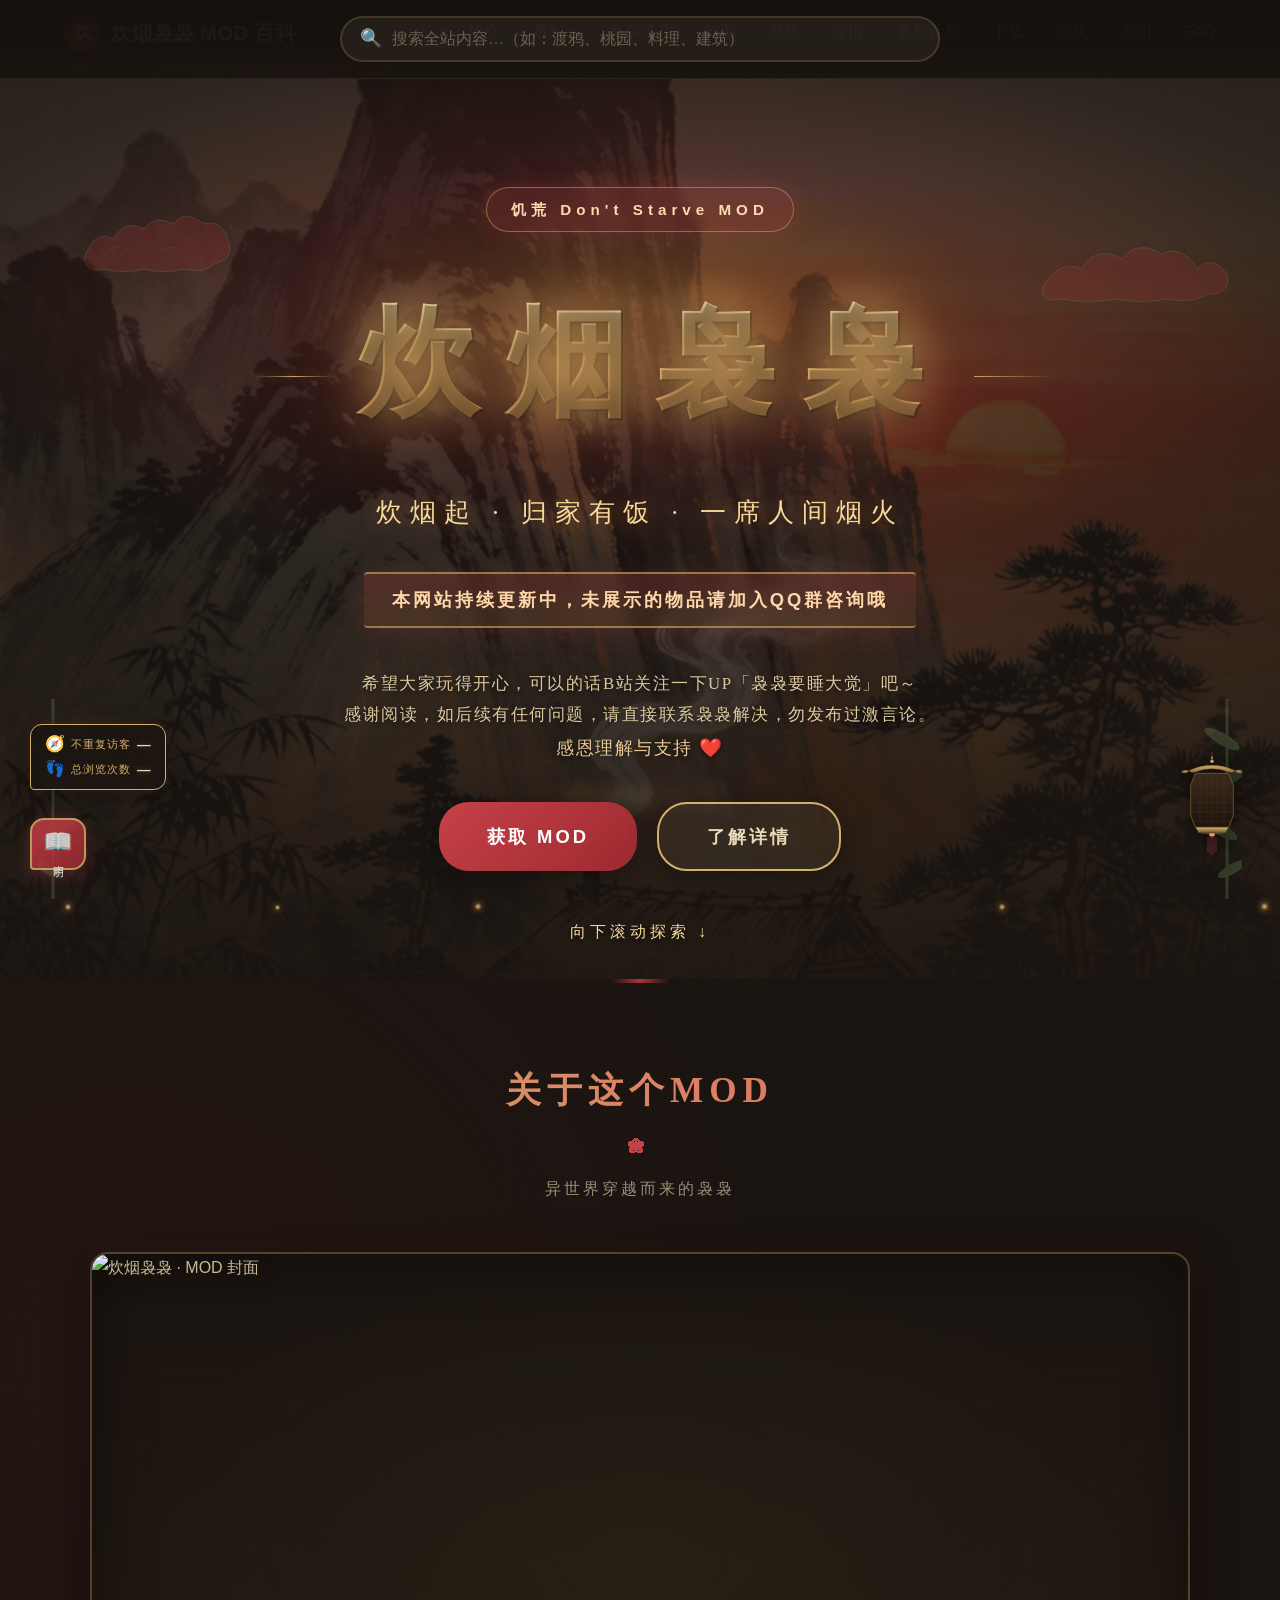
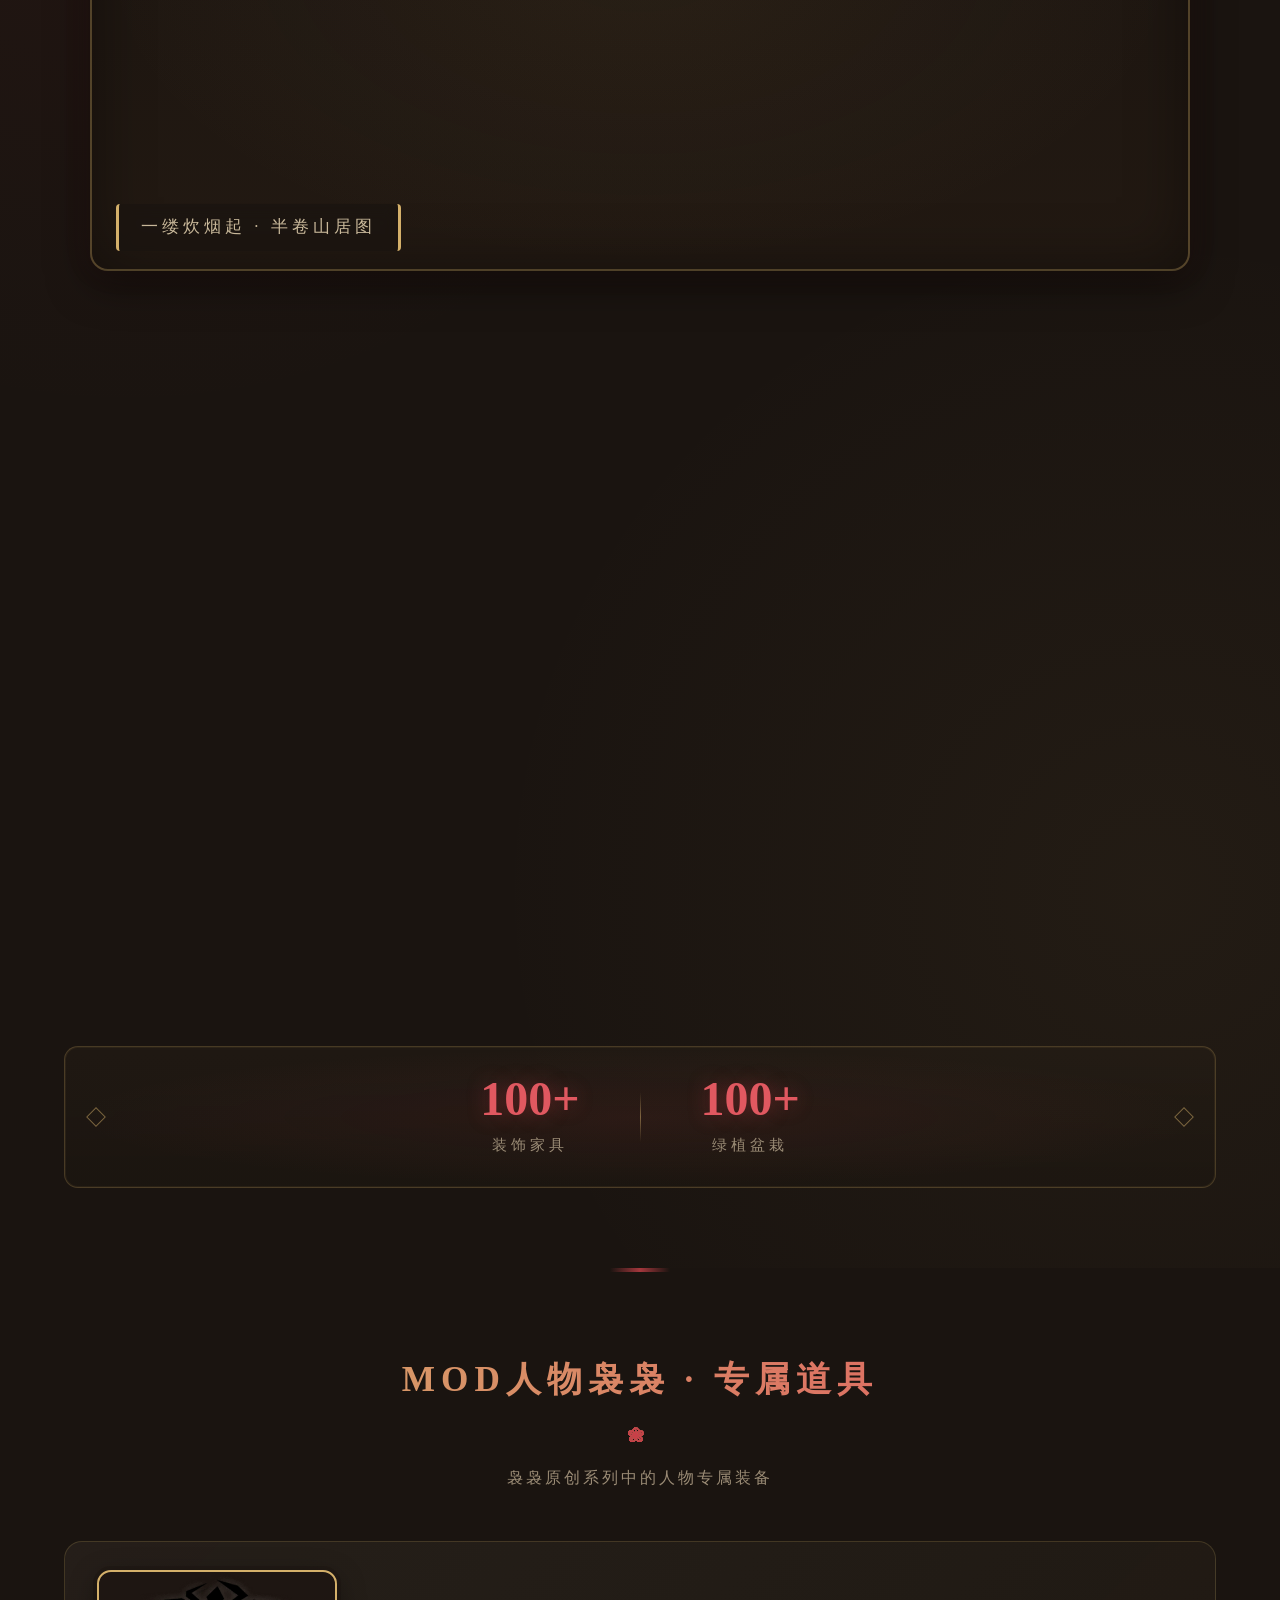
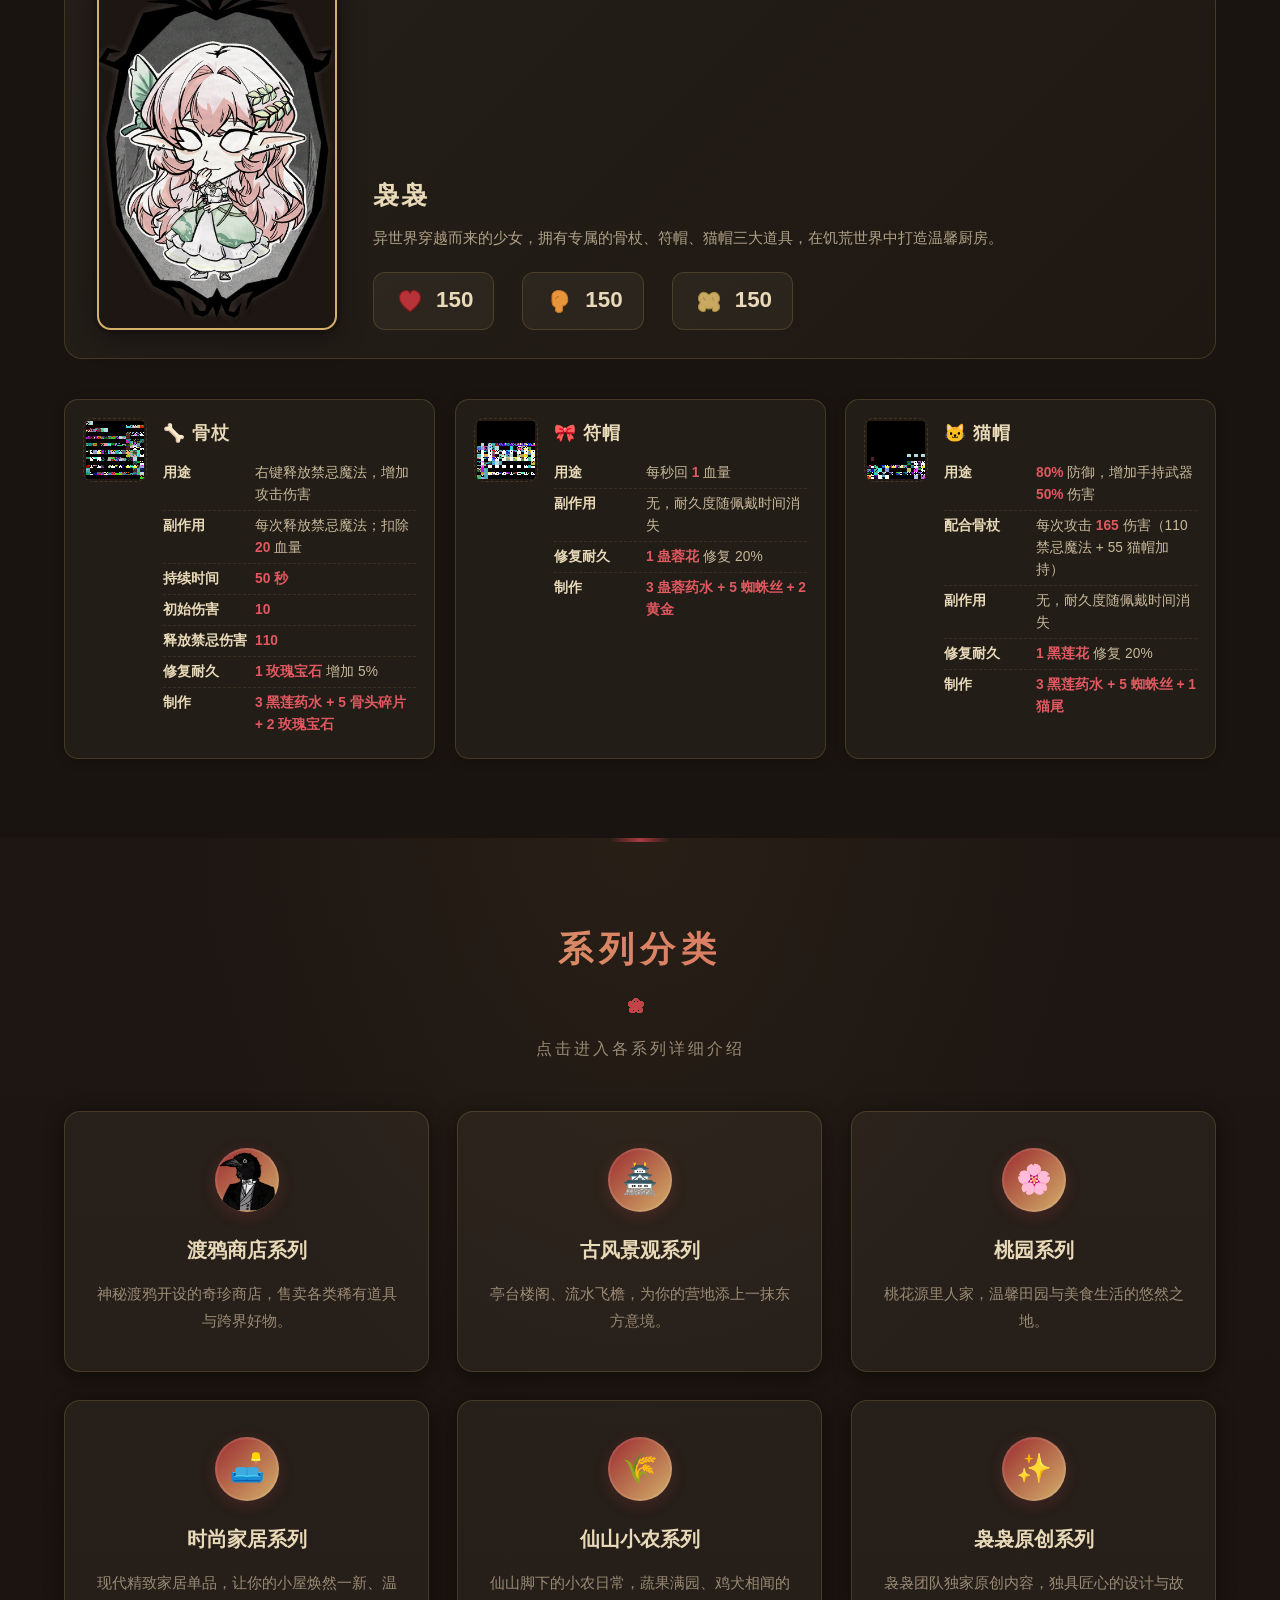
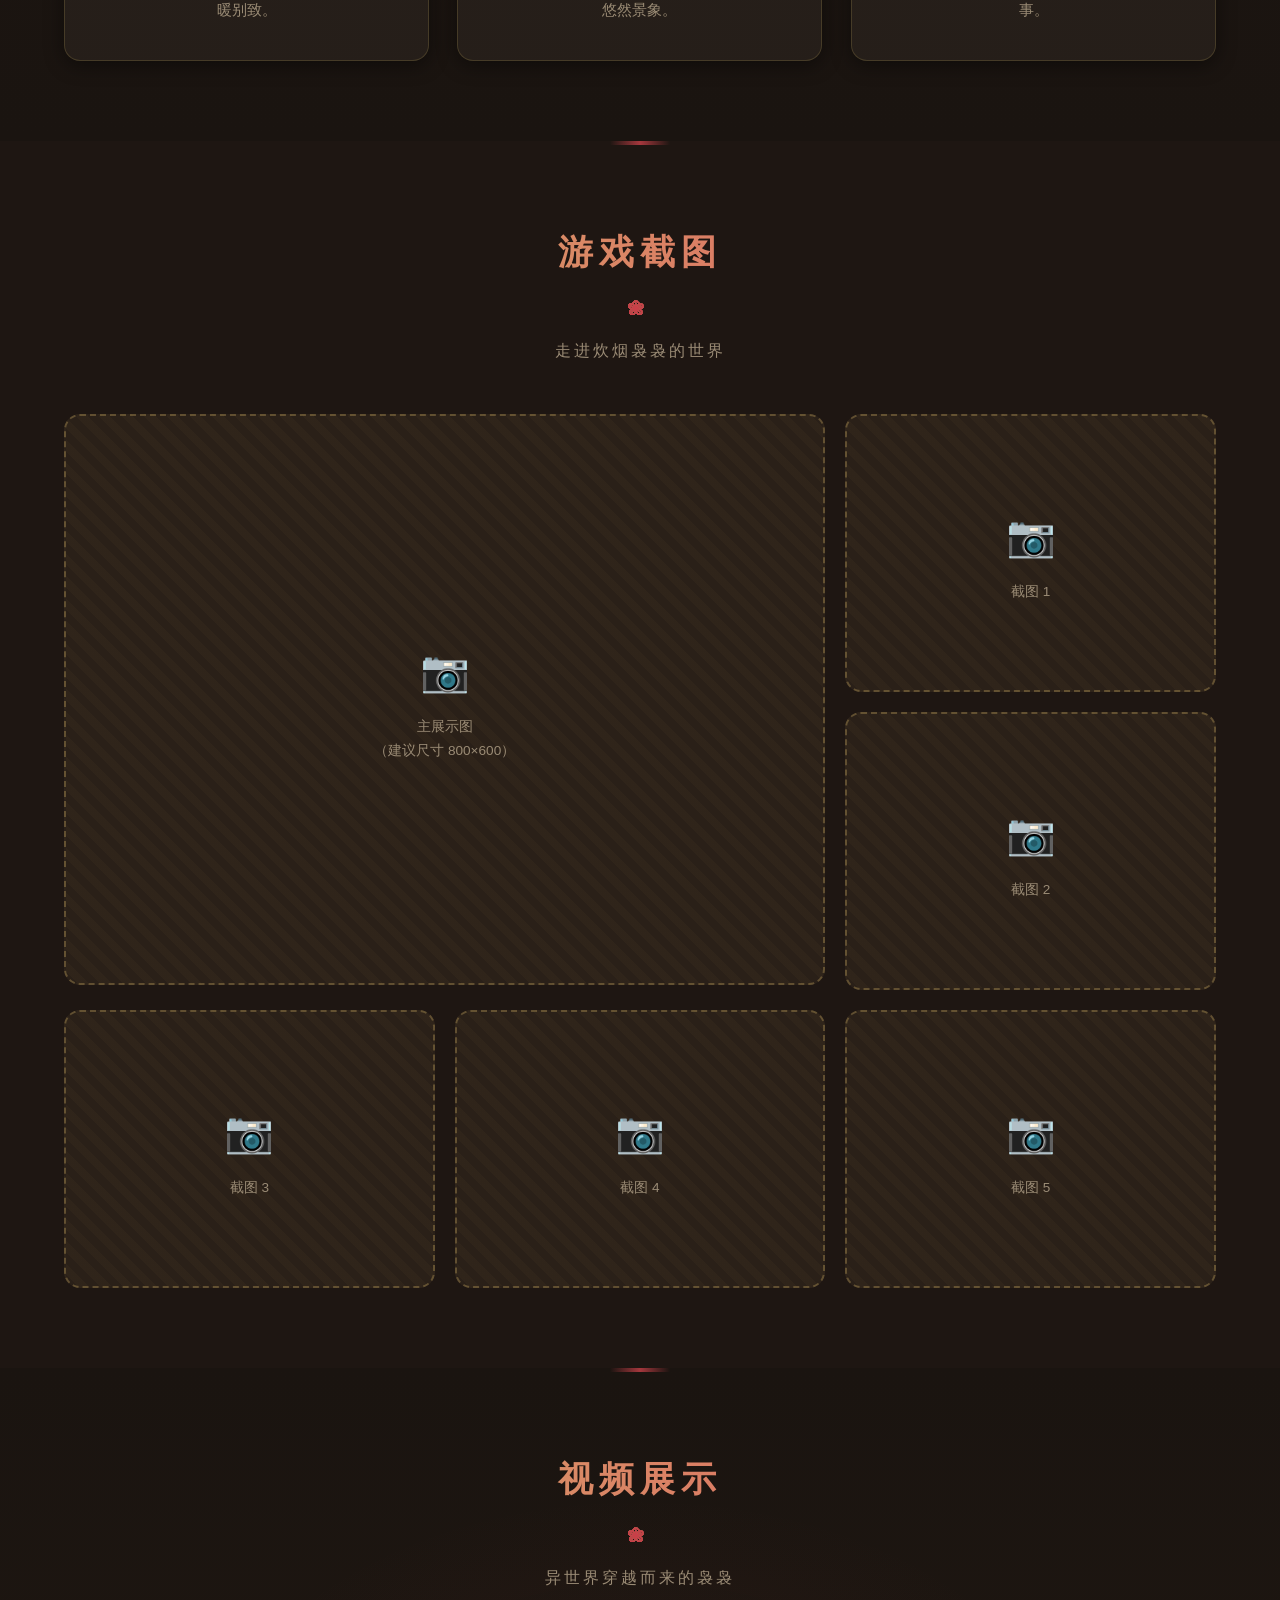
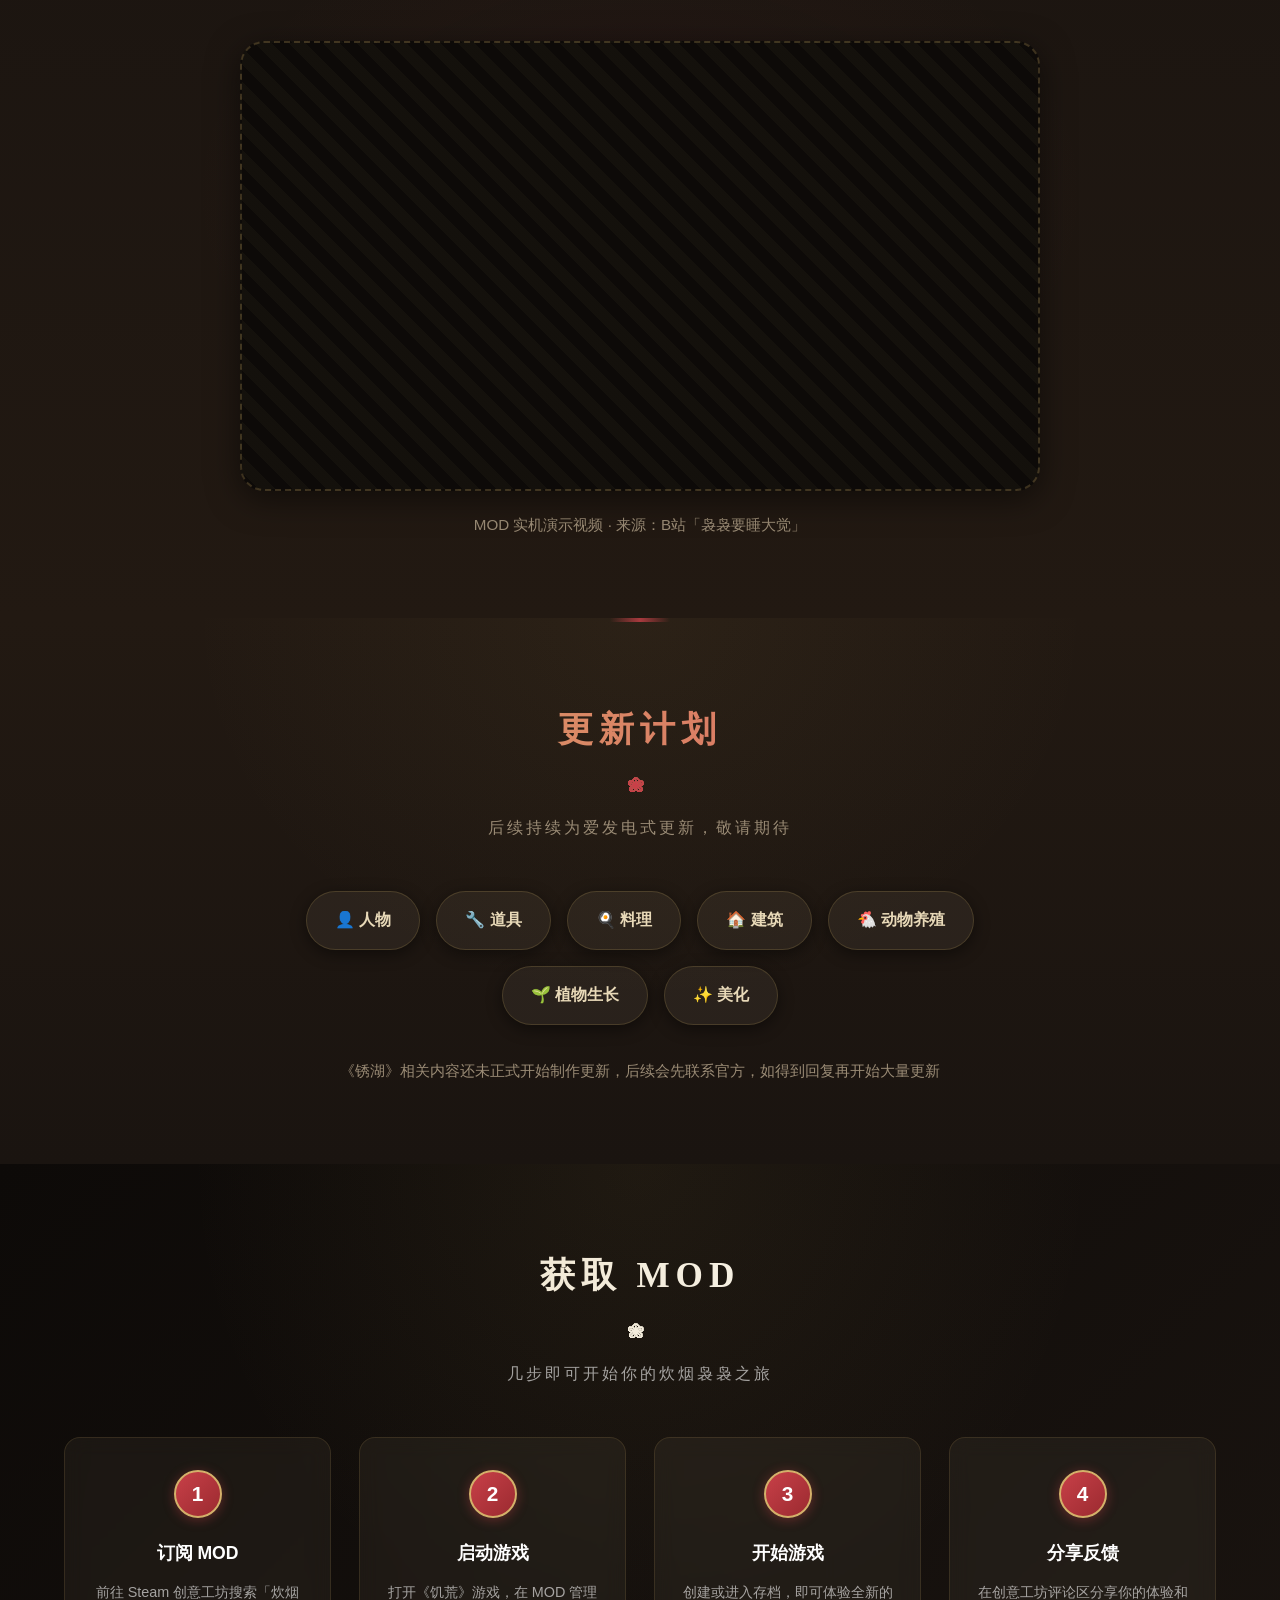
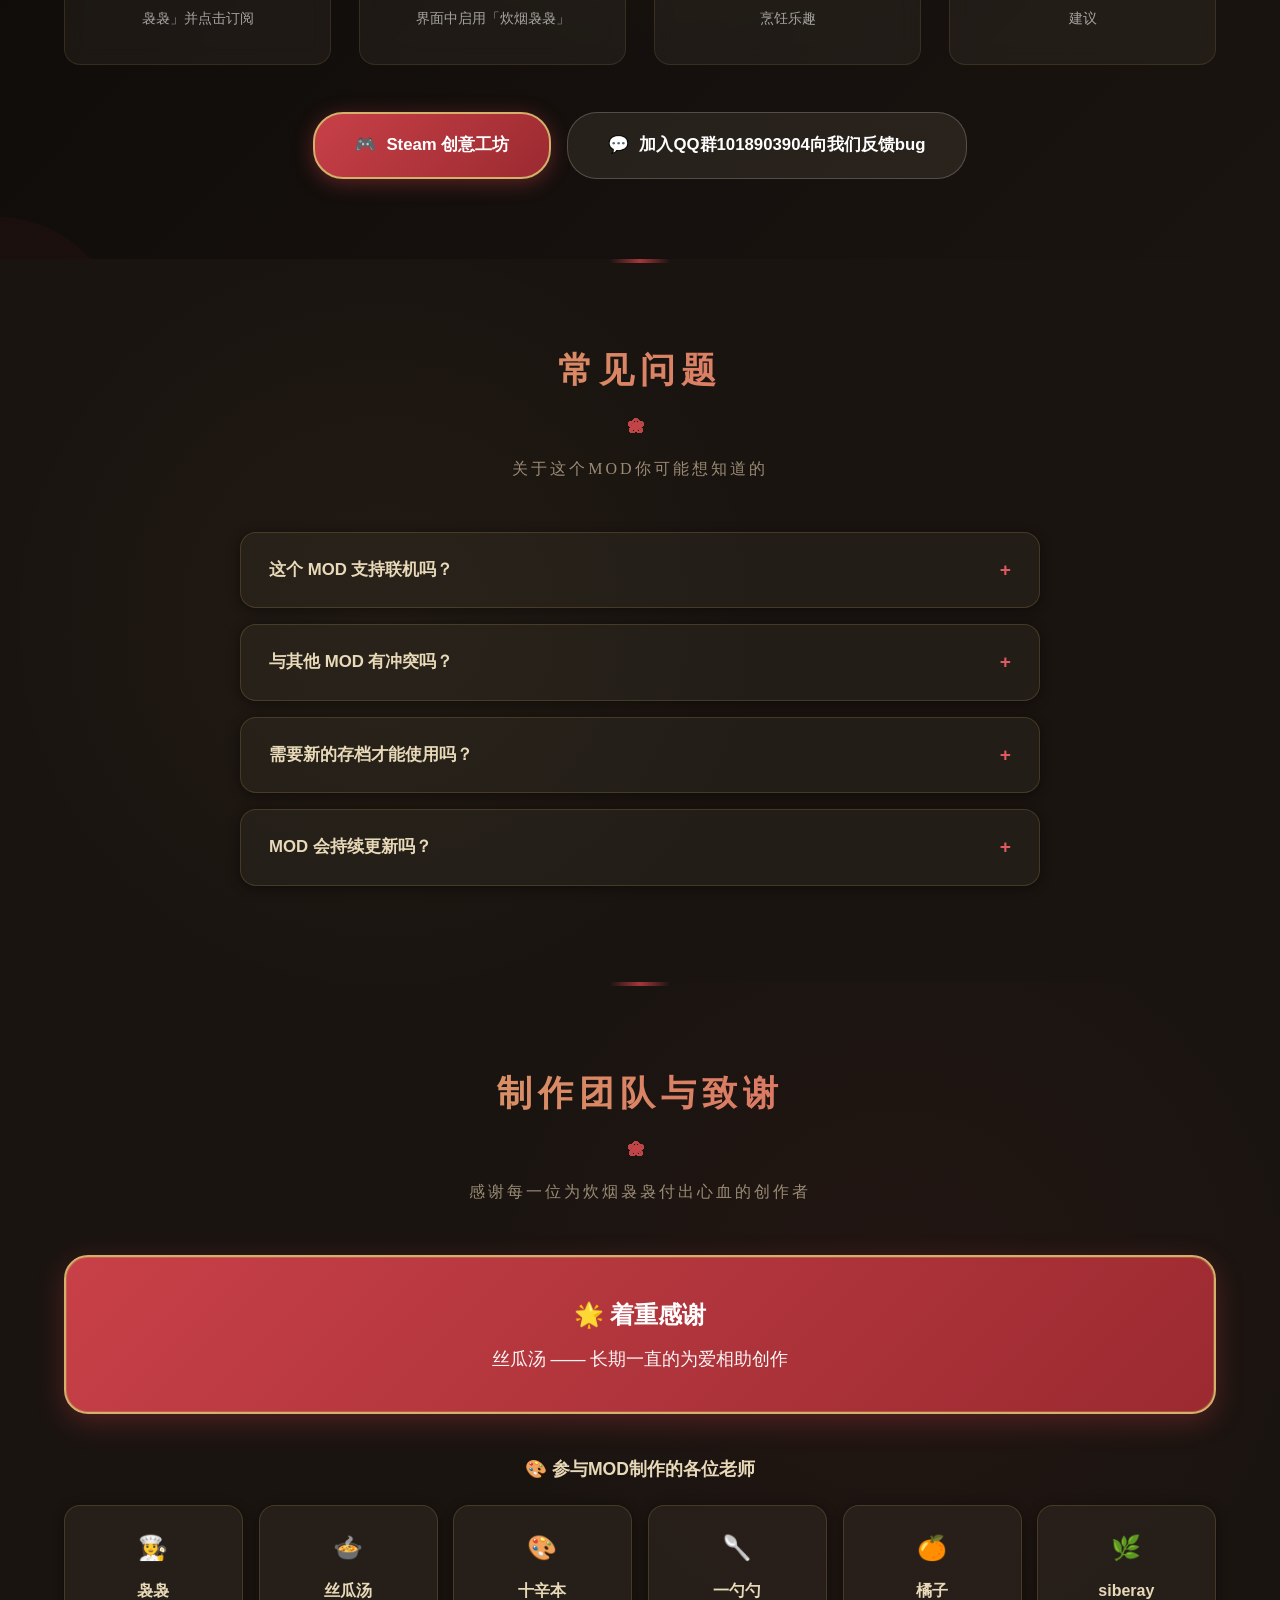
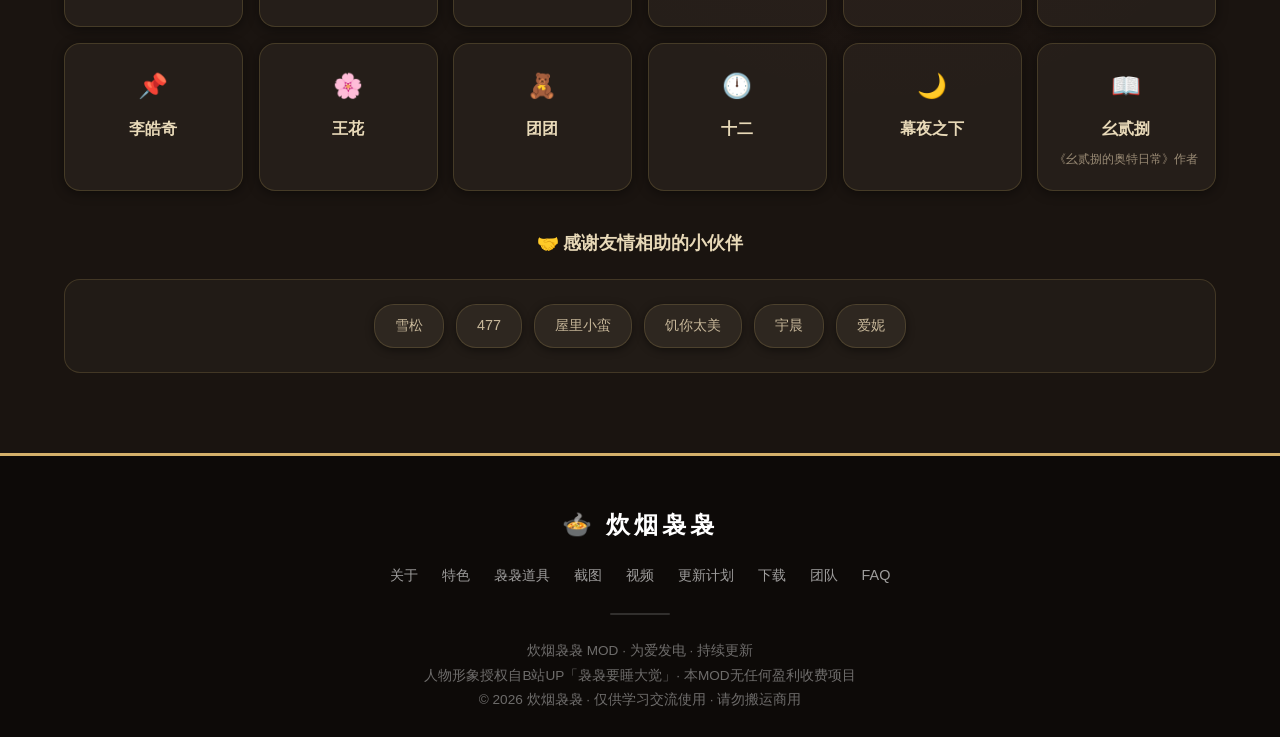
==== commit 5c59f332: "feat: replace about banner with new MOD cover image" ====
--- a/index.html
+++ b/index.html
@@ -128,7 +128,7 @@
 
             <!-- 顶部横幅主图 -->
             <div class="about-banner fade-in">
-                <img src="assets/图片高清放大.png" alt="炊烟袅袅 · 袅袅人物立绘">
+                <img src="assets/about_banner.jpg" alt="炊烟袅袅 · MOD 封面">
                 <div class="about-banner-caption">一缕炊烟起 · 半卷山居图</div>
             </div>
 
--- a/style.css
+++ b/style.css
@@ -3597,3 +3597,78 @@
         background: none;
     }
 }
+
+/* ========================================
+           访客计数器
+           ======================================== */
+.visitor-counter {
+    position: fixed;
+    bottom: 110px;
+    left: 30px;
+    z-index: 900;
+    display: flex;
+    flex-direction: column;
+    gap: 6px;
+    padding: 10px 14px;
+    background: linear-gradient(135deg, rgba(26, 20, 16, 0.92), rgba(30, 22, 18, 0.92));
+    border: 1.5px solid var(--color-yellow, #D4B06A);
+    border-radius: 12px 12px 12px 4px;
+    box-shadow: 0 4px 20px rgba(0, 0, 0, 0.5), 0 0 12px rgba(212, 176, 106, 0.15);
+    backdrop-filter: blur(6px);
+    -webkit-backdrop-filter: blur(6px);
+    animation: visitorFadeIn 0.6s ease-out 0.3s both;
+    min-width: 120px;
+}
+
+@keyframes visitorFadeIn {
+    from { opacity: 0; transform: translateY(10px); }
+    to   { opacity: 1; transform: translateY(0); }
+}
+
+.visitor-counter-row {
+    display: flex;
+    align-items: center;
+    gap: 6px;
+    line-height: 1.4;
+}
+
+.visitor-counter-icon {
+    font-size: 1rem;
+    line-height: 1;
+}
+
+.visitor-counter-label {
+    font-size: 0.7rem;
+    color: var(--color-yellow, #D4B06A);
+    letter-spacing: 1px;
+    white-space: nowrap;
+    font-family: "Noto Serif SC", serif;
+}
+
+.visitor-counter-number {
+    font-size: 0.85rem;
+    font-weight: 700;
+    color: var(--color-ink, #E8D9B8);
+    margin-left: auto;
+    font-variant-numeric: tabular-nums;
+    text-shadow: 0 0 6px rgba(212, 176, 106, 0.4);
+}
+
+/* 移动端适配 */
+@media (max-width: 768px) {
+    .visitor-counter {
+        bottom: 100px;
+        left: 16px;
+        padding: 8px 10px;
+        min-width: 100px;
+    }
+    .visitor-counter-label {
+        font-size: 0.62rem;
+    }
+    .visitor-counter-number {
+        font-size: 0.75rem;
+    }
+    .visitor-counter-icon {
+        font-size: 0.85rem;
+    }
+}
